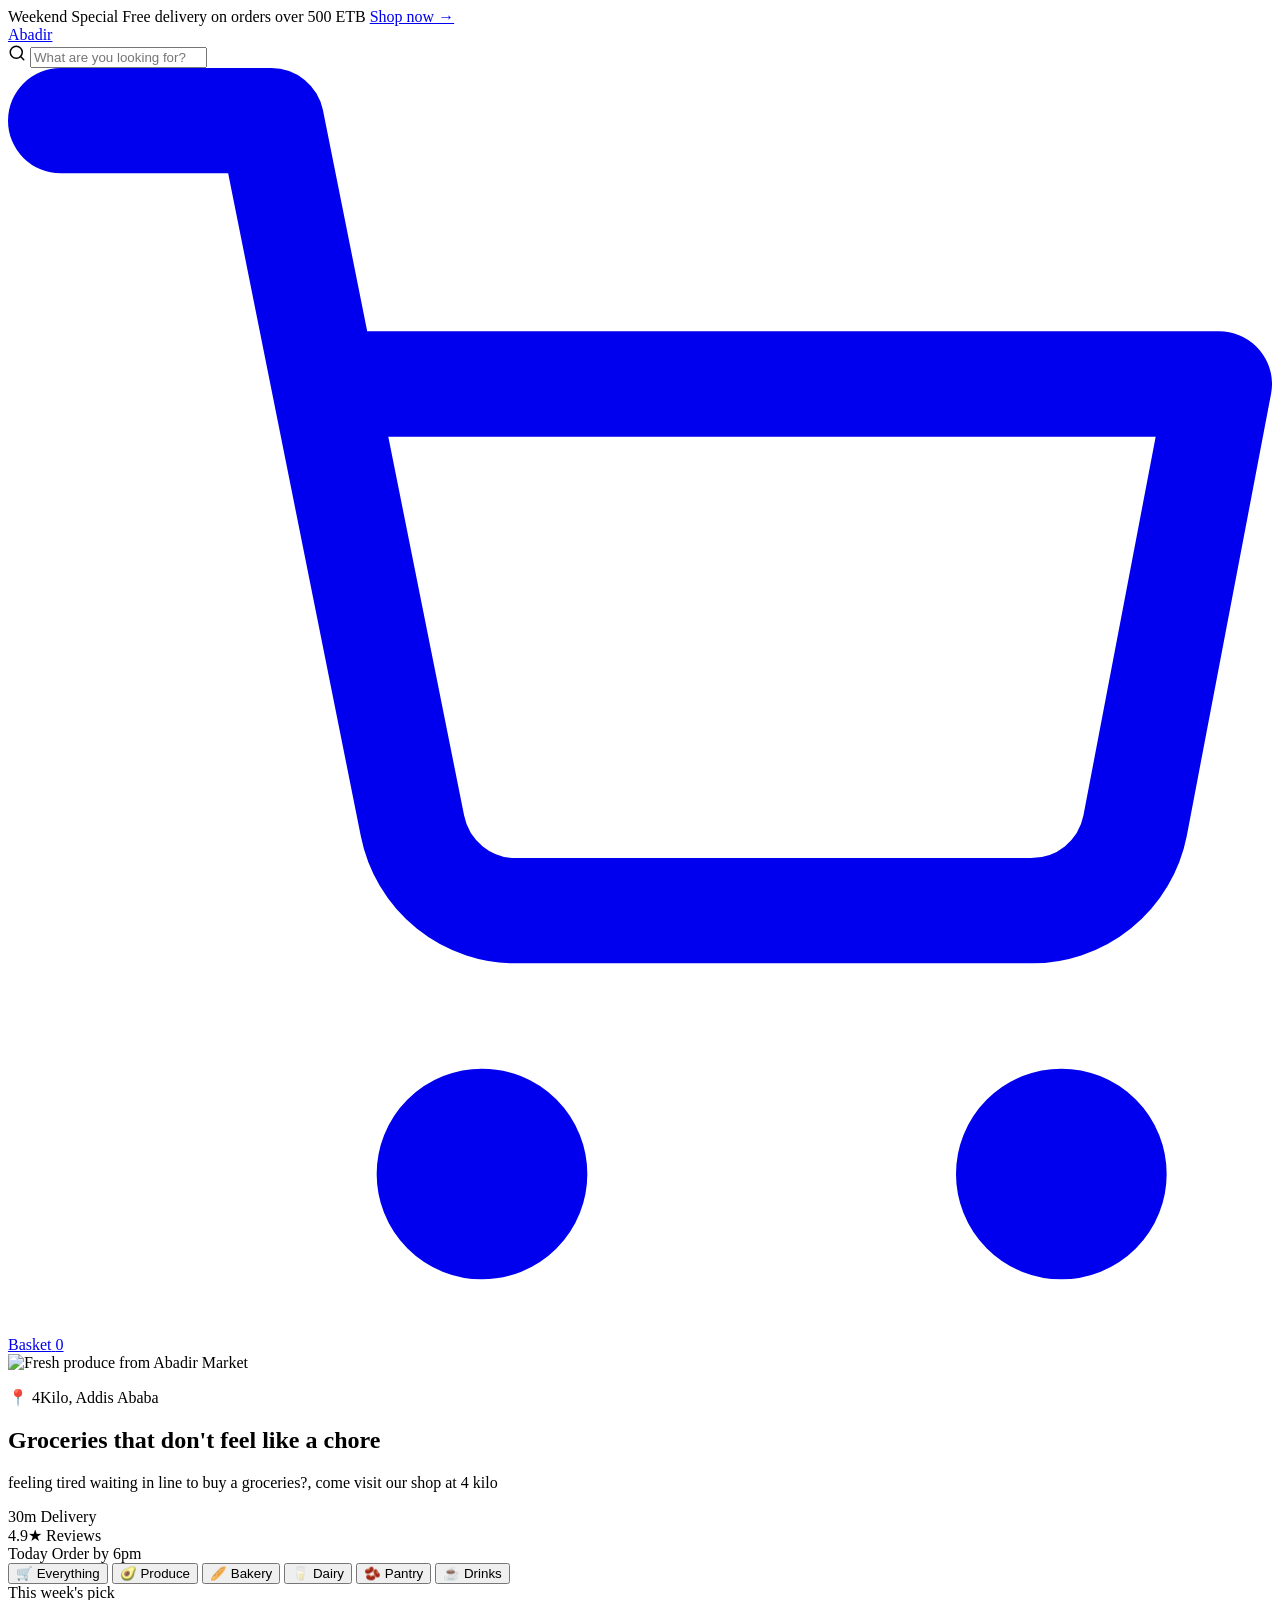
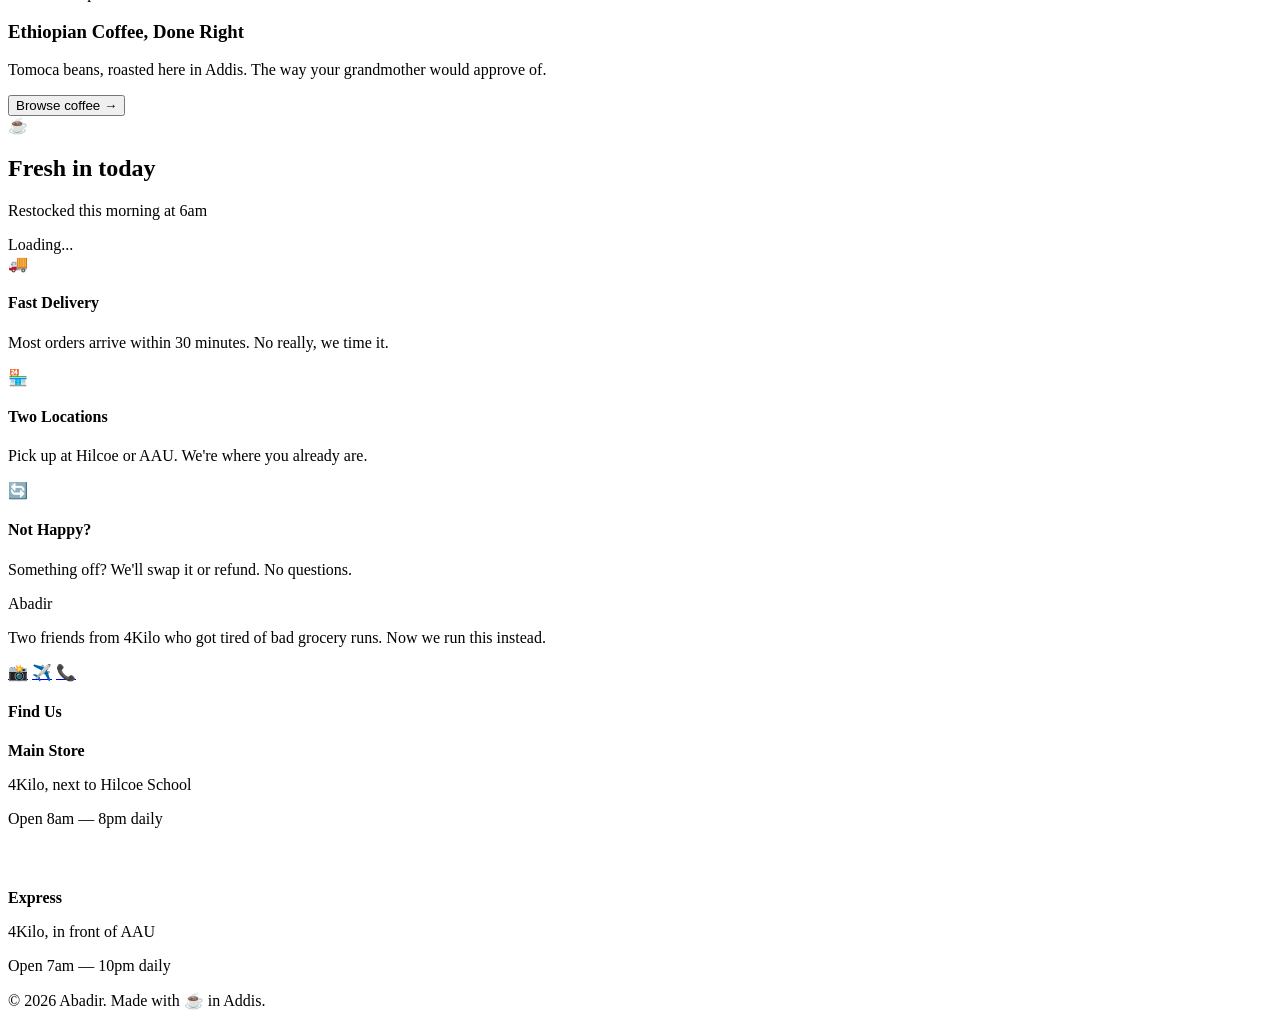
==== index.html @ 95060eaa "first commit" ====
<!DOCTYPE html>
<html lang="en">
<head>
  <meta charset="UTF-8">
  <meta name="viewport" content="width=device-width, initial-scale=1.0">
  <title>Abadir Market | Fresh from 4Kilo</title>
  <meta name="description" content="Daily essentials, farm-fresh produce, and local favorites delivered from our 4Kilo locations.">
  
  <link rel="preconnect" href="https://fonts.googleapis.com">
  <link rel="preconnect" href="https://fonts.gstatic.com" crossorigin>
  <link href="https://fonts.googleapis.com/css2?family=Inter:wght@400;500;600;700;800&display=swap" rel="stylesheet">
  
  <link rel="stylesheet" href="style.css">
</head>
<body>

  <!-- Promo Banner -->
  <div class="promo-banner">
    <div class="container">
      <span class="promo-tag">Weekend Special</span>
      <span class="promo-text">Free delivery on orders over 500 ETB</span>
      <a href="#products" class="promo-link">Shop now →</a>
    </div>
  </div>

  <!-- Header -->
  <header class="header">
    <div class="container header-inner">
      <a href="index.html" class="brand">
        <div class="brand-mark"></div>
        <span class="brand-text">Abadir</span>
      </a>

      <div class="search-wrapper">
        <span class="search-icon">
          <svg width="18" height="18" viewBox="0 0 24 24" fill="none" stroke="currentColor" stroke-width="2" stroke-linecap="round" stroke-linejoin="round">
            <circle cx="11" cy="11" r="8"></circle>
            <path d="m21 21-4.3-4.3"></path>
          </svg>
        </span>
        <input type="text" class="search-input" placeholder="What are you looking for?" onkeyup="handleSearch(this)">
      </div>

      <div class="nav-actions">
        <a href="cart.html" class="cart-btn">
          <svg viewBox="0 0 24 24" fill="none" stroke="currentColor" stroke-width="2" stroke-linecap="round" stroke-linejoin="round">
            <circle cx="9" cy="21" r="1"></circle>
            <circle cx="20" cy="21" r="1"></circle>
            <path d="M1 1h4l2.68 13.39a2 2 0 0 0 2 1.61h9.72a2 2 0 0 0 2-1.61L23 6H6"></path>
          </svg>
          <span class="cart-btn-text">Basket</span>
          <span id="badge-count" class="badge">0</span>
        </a>
      </div>
    </div>
  </header>

  <main class="main">
    
    <!-- Hero Section -->
    <section class="hero">
      <div class="hero-image">
        
      </div><img src="https://live-production.wcms.abc-cdn.net.au/34f95e7166c6f7349f20d0b80002fb98?impolicy=wcms_crop_resize&cropH=2001&cropW=3000&xPos=0&yPos=0&width=862&height=575" alt="Fresh produce from Abadir Market">
      <div class="container">
        <div class="hero-content">
          <p class="hero-location">📍 4Kilo, Addis Ababa</p>
          <h1 class="hero-title">Groceries that don't feel like a chore</h1>
          <p class="hero-description"> feeling tired waiting in line to buy a groceries?, come visit our shop at 4 kilo </p>
          
          <div class="hero-stats">
            <div class="stat">
              <span class="stat-number">30m</span>
              <span class="stat-label">Delivery</span>
            </div>
            <div class="stat">
              <span class="stat-number">4.9★</span>
              <span class="stat-label">Reviews</span>
            </div>
            <div class="stat">
              <span class="stat-number">Today</span>
              <span class="stat-label">Order by 6pm</span>
            </div>
          </div>
        </div>
      </div>
    </section>

    <!-- Category Pills -->
    <section class="container">
      <div class="category-pills">
        <button class="pill active" onclick="filterProducts('')">
          <span class="pill-icon">🛒</span>
          Everything
        </button>
        <button class="pill" onclick="filterProducts('produce')">
          <span class="pill-icon">🥑</span>
          Produce
        </button>
        <button class="pill" onclick="filterProducts('bakery')">
          <span class="pill-icon">🥖</span>
          Bakery
        </button>
        <button class="pill" onclick="filterProducts('dairy')">
          <span class="pill-icon">🥛</span>
          Dairy
        </button>
        <button class="pill" onclick="filterProducts('pantry')">
          <span class="pill-icon">🫘</span>
          Pantry
        </button>
        <button class="pill" onclick="filterProducts('beverage')">
          <span class="pill-icon">☕</span>
          Drinks
        </button>
      </div>
    </section>

    <!-- Featured Banner -->
    <section class="container">
      <div class="featured-banner">
        <div class="featured-content">
          <span class="featured-label">This week's pick</span>
          <h3 class="featured-title">Ethiopian Coffee, Done Right</h3>
          <p class="featured-desc">Tomoca beans, roasted here in Addis. The way your grandmother would approve of.</p>
          <button class="featured-btn" onclick="filterProducts('pantry')">Browse coffee →</button>
        </div>
        <div class="featured-visual">
          <div class="featured-placeholder">☕</div>
        </div>
      </div>
    </section>

    <!-- Product Grid Section -->
    <section class="container section" id="products">
      <div class="section-header">
        <div>
          <h2 class="section-title">Fresh in today</h2>
          <p class="section-subtitle">Restocked this morning at 6am</p>
        </div>
        <span id="product-count" class="section-count">Loading...</span>
      </div>
      
      <div id="product-grid" class="product-grid"></div>
    </section>

    <!-- Trust Section -->
    <section class="trust-section">
      <div class="container">
        <div class="trust-grid">
          <div class="trust-item">
            <div class="trust-icon">🚚</div>
            <h4>Fast Delivery</h4>
            <p>Most orders arrive within 30 minutes. No really, we time it.</p>
          </div>
          <div class="trust-item">
            <div class="trust-icon">🏪</div>
            <h4>Two Locations</h4>
            <p>Pick up at Hilcoe or AAU. We're where you already are.</p>
          </div>
          <div class="trust-item">
            <div class="trust-icon">🔄</div>
            <h4>Not Happy?</h4>
            <p>Something off? We'll swap it or refund. No questions.</p>
          </div>
        </div>
      </div>
    </section>

  </main>

  <!-- Footer -->
  <footer class="footer">
    <div class="container footer-grid">
      
      <div class="footer-brand">
        <div class="footer-logo">
          <div class="footer-logo-mark"></div>
          <span class="footer-logo-text">Abadir</span>
        </div>
        <p class="footer-tagline">Two friends from 4Kilo who got tired of bad grocery runs. Now we run this instead.</p>
        <div class="footer-social">
          <a href="#" aria-label="Instagram">📸</a>
          <a href="#" aria-label="Telegram">✈️</a>
          <a href="#" aria-label="Phone">📞</a>
        </div>
      </div>

      <div class="footer-col">
        <h4>Find Us</h4>
        <div class="location-card">
          <strong>Main Store</strong>
          <p>4Kilo, next to Hilcoe School</p>
          <span>Open 8am — 8pm daily</span>
        </div>
      </div>

      <div class="footer-col">
        <h4>&nbsp;</h4>
        <div class="location-card">
          <strong>Express</strong>
          <p>4Kilo, in front of AAU</p>
          <span>Open 7am — 10pm daily</span>
        </div>
      </div>

    </div>
    <div class="container footer-bottom">
      <p>&copy; 2026 Abadir. Made with ☕ in Addis.</p>
    </div>
  </footer>

  <!-- SMS Notification Container -->
  <div id="sms-container"></div>

  <script src="products.js"></script>
  <script src="app.js"></script>
</body>
</html>
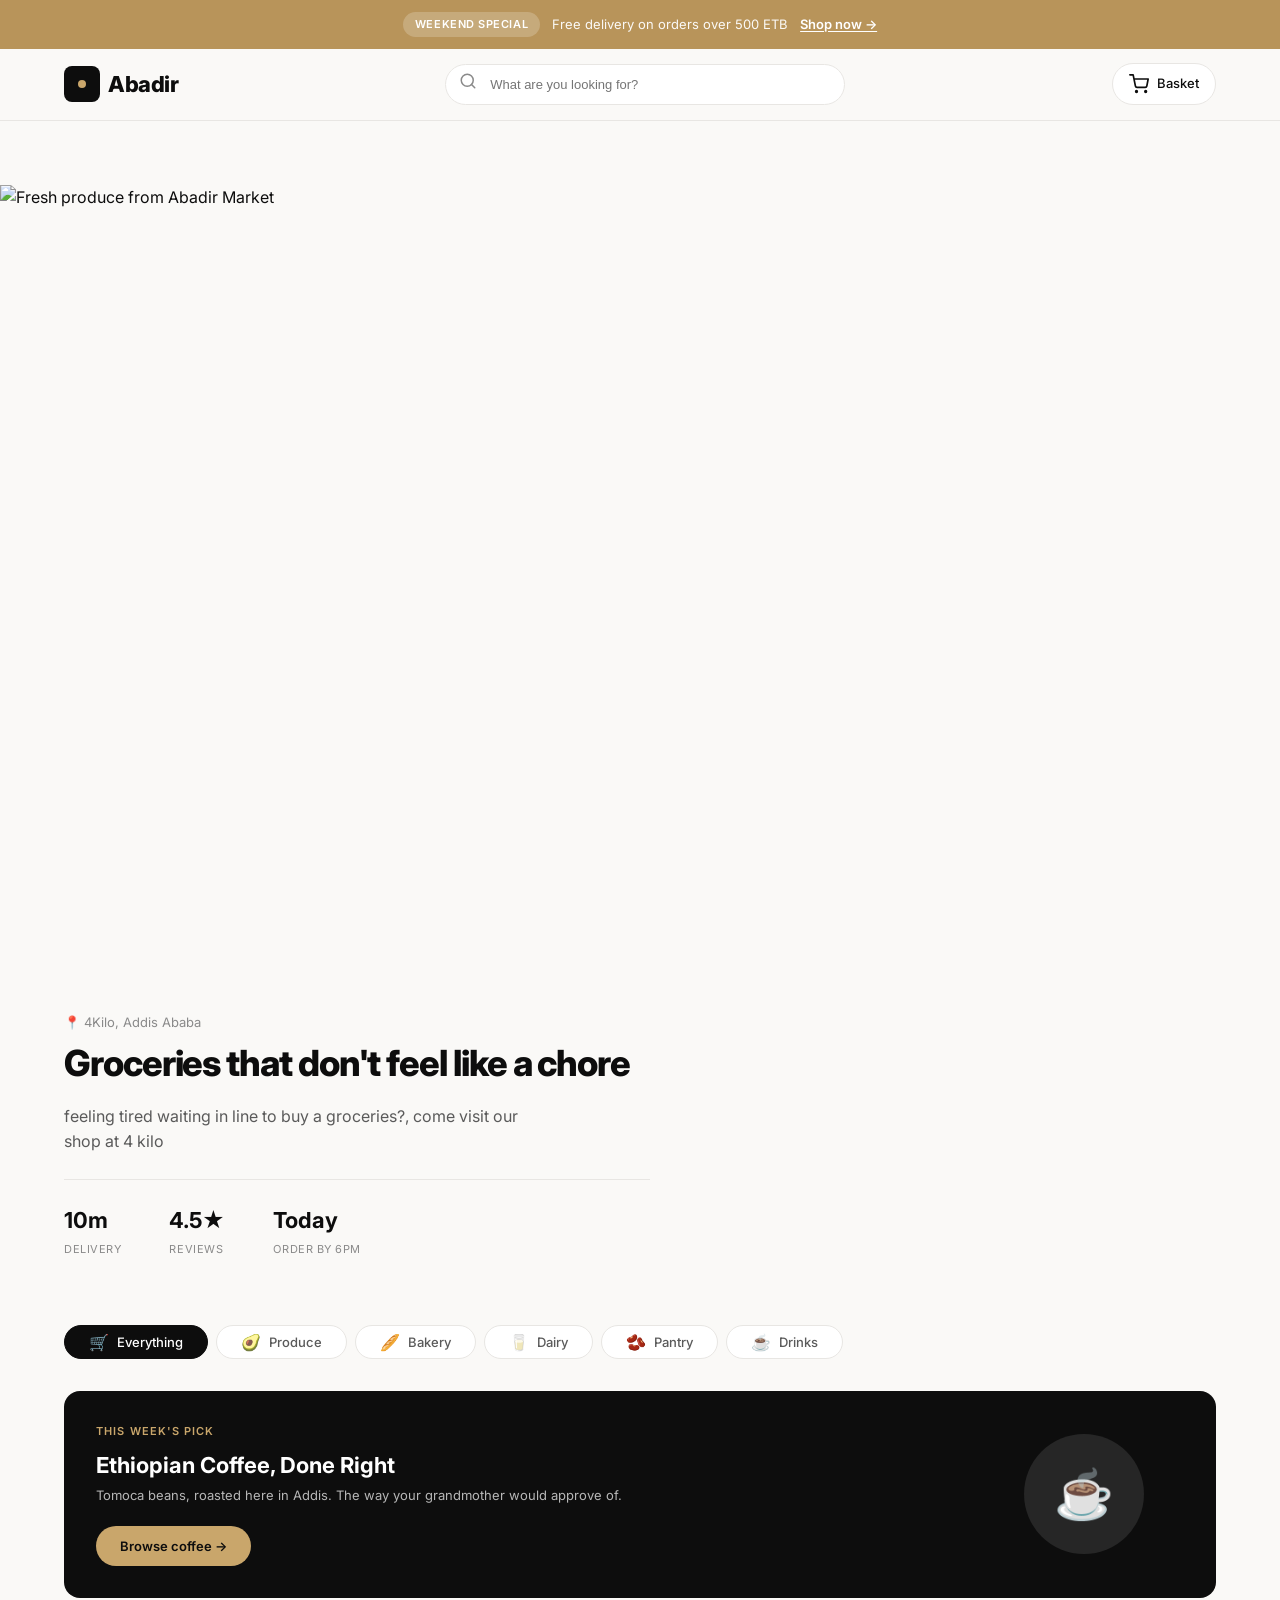
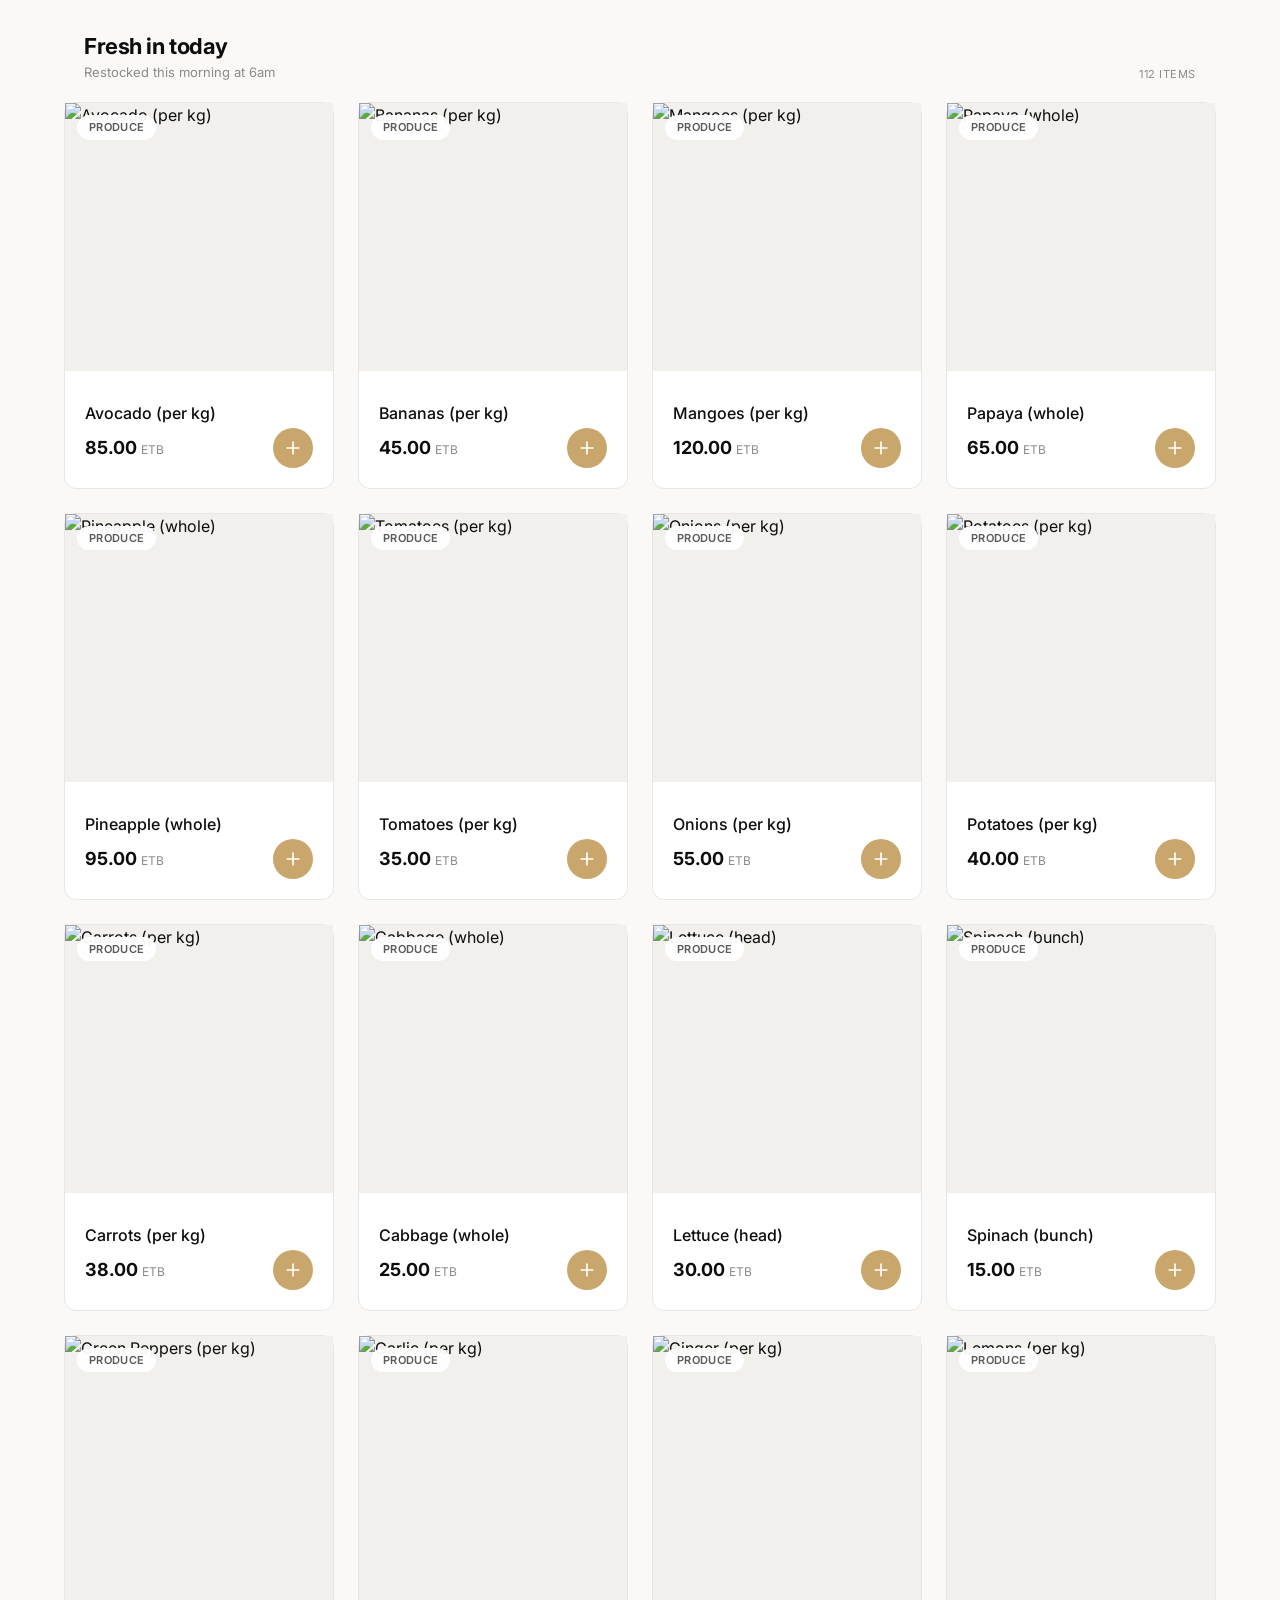
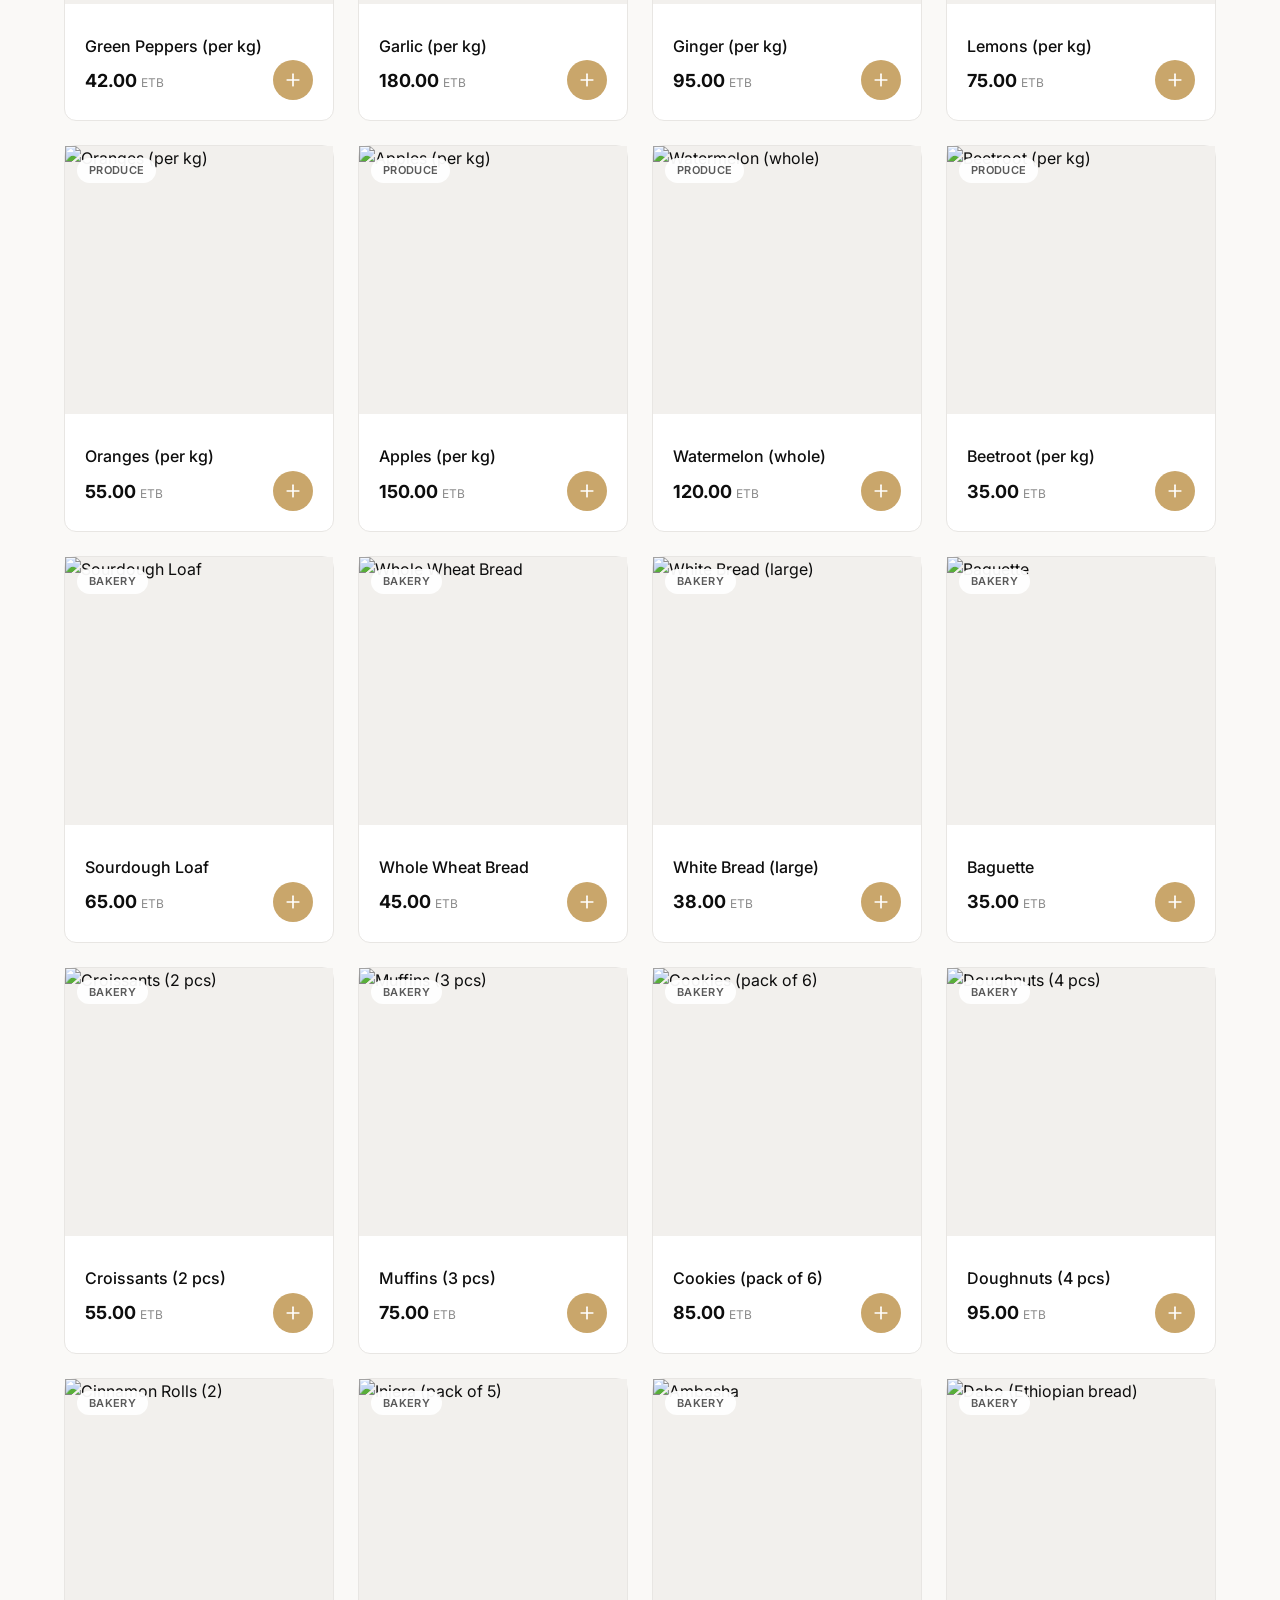
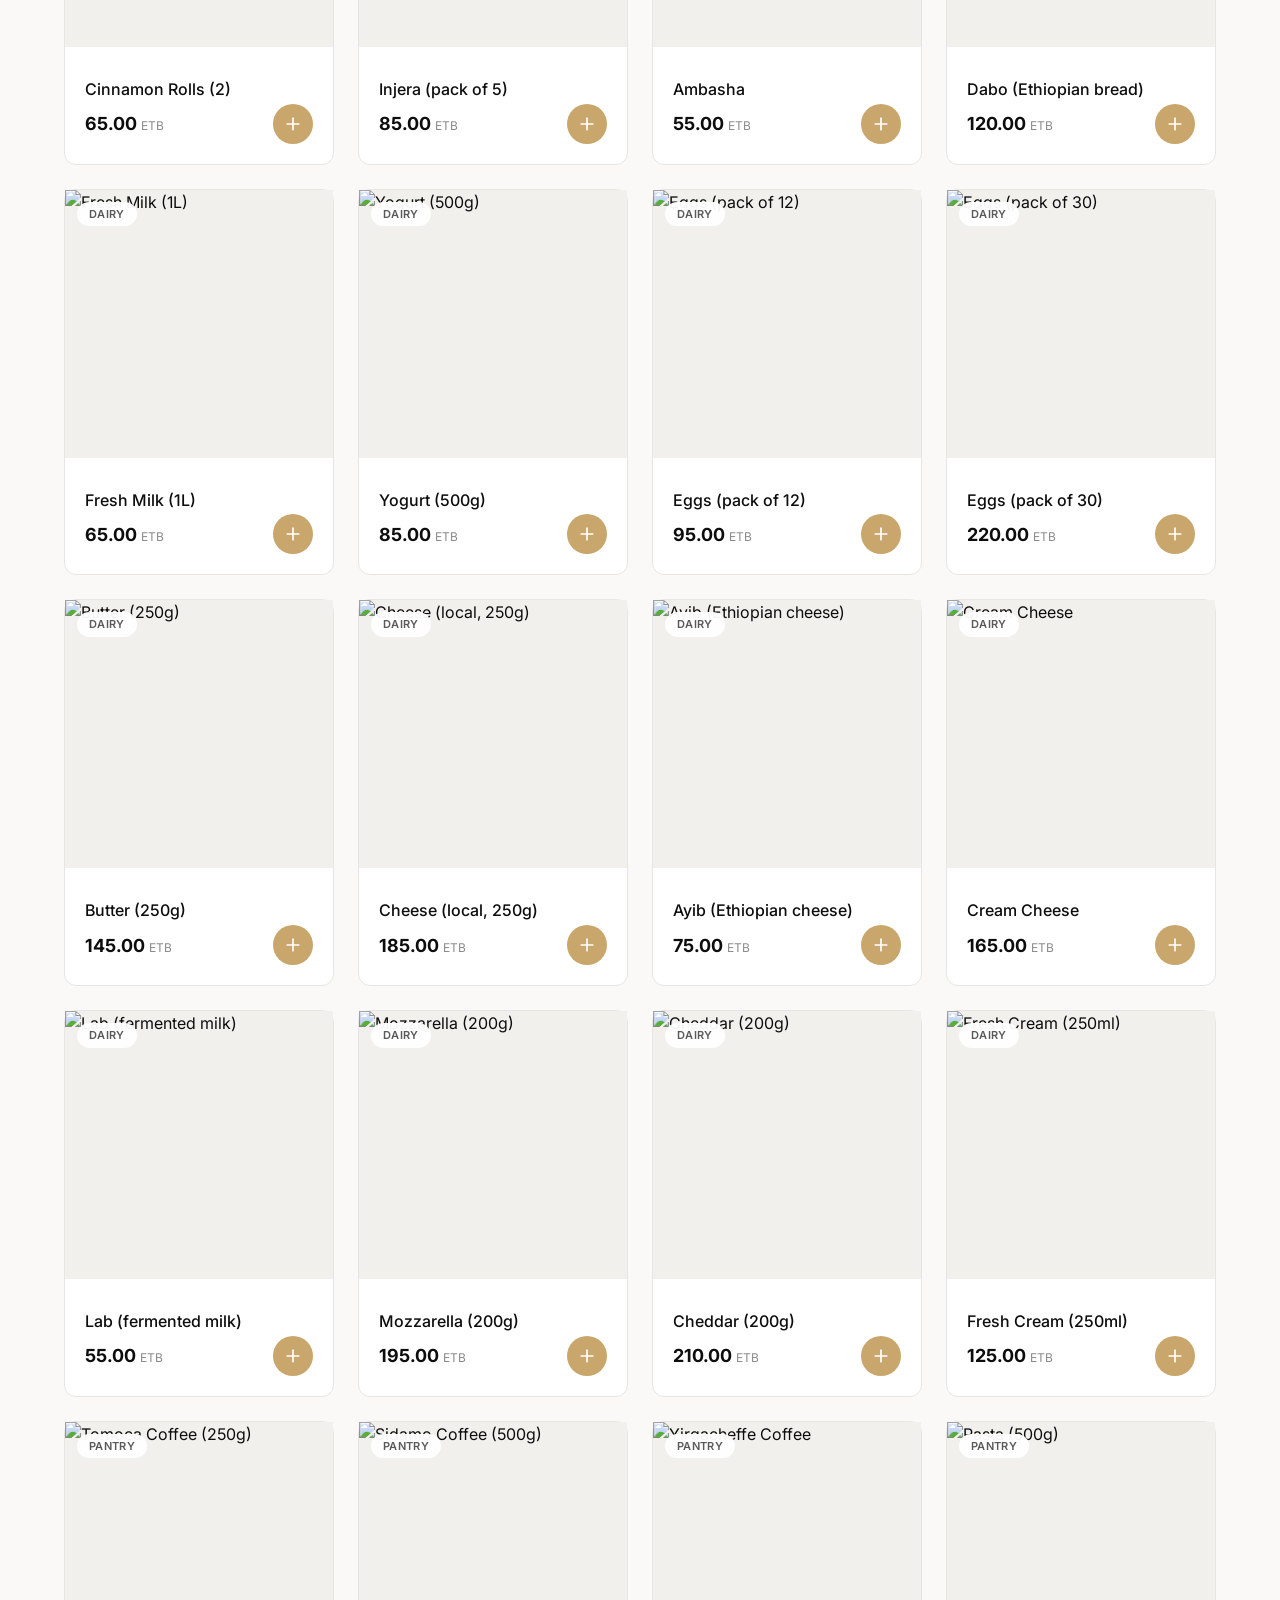
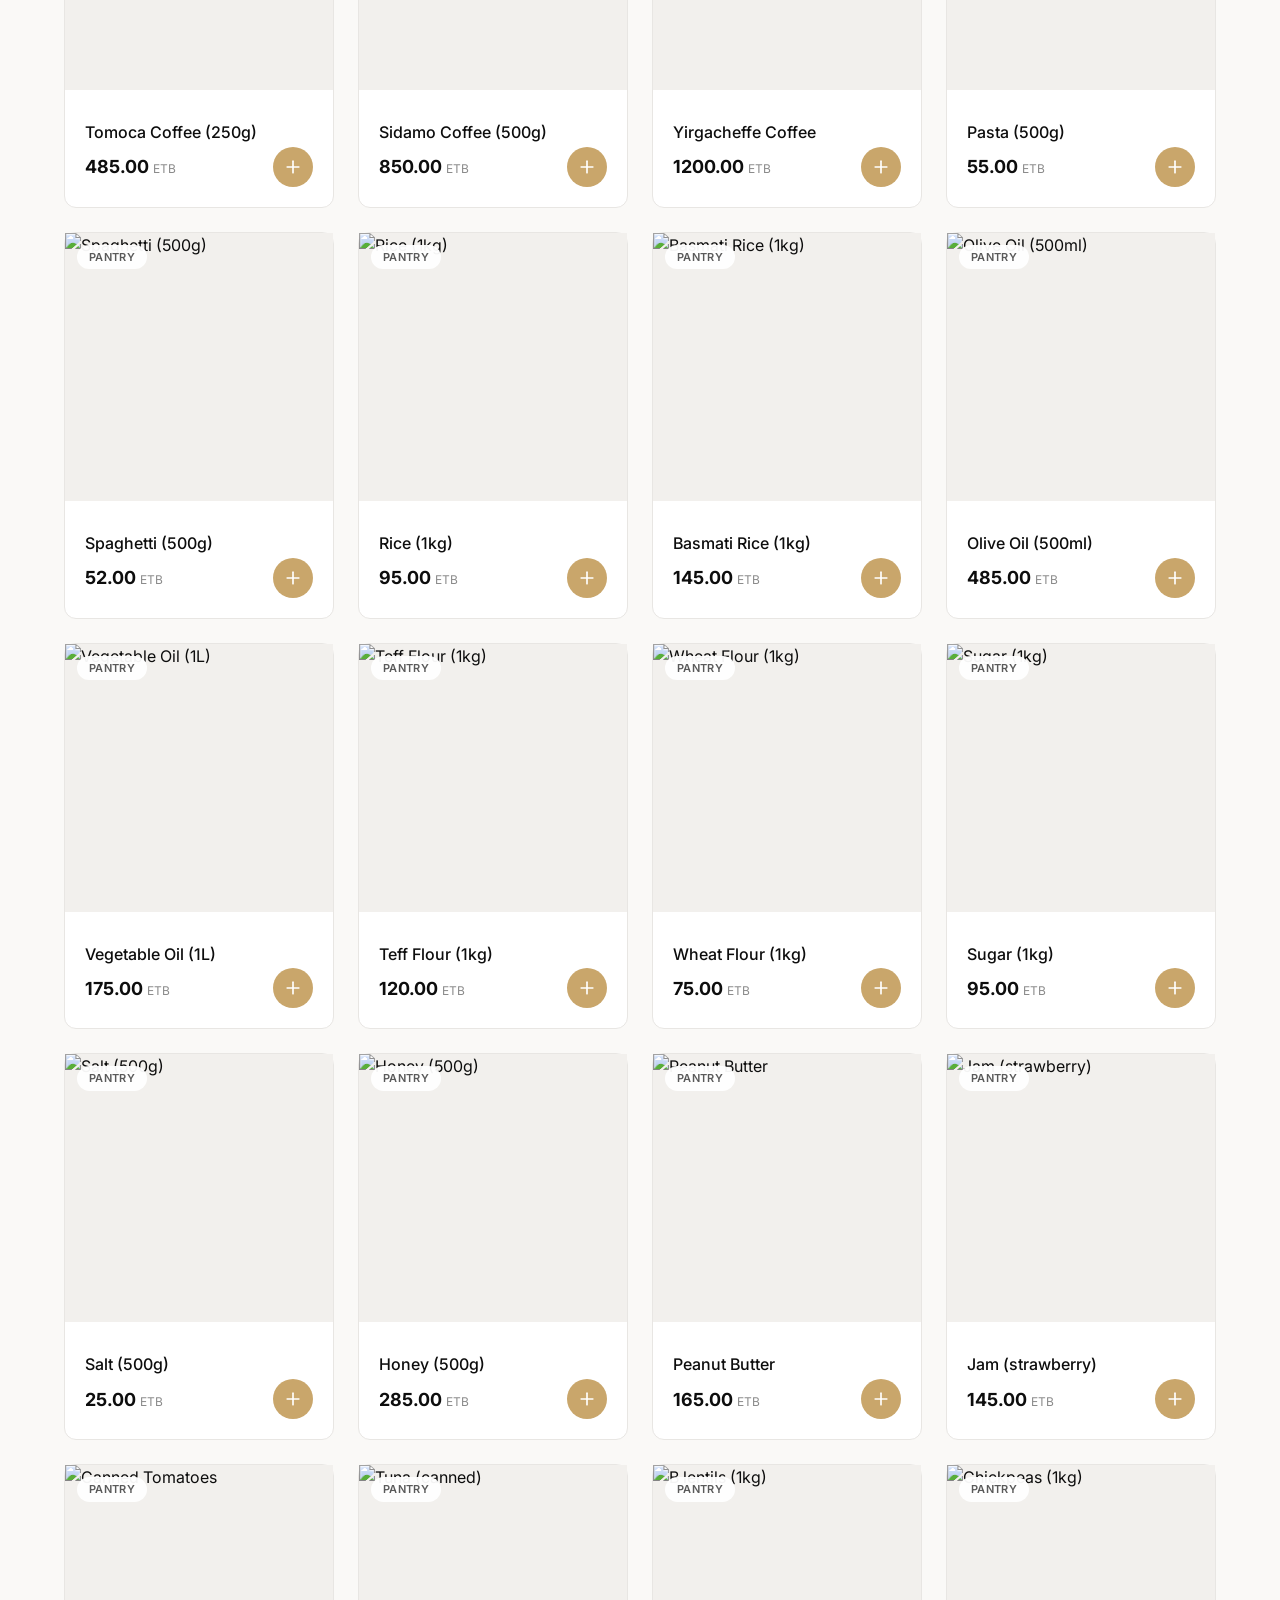
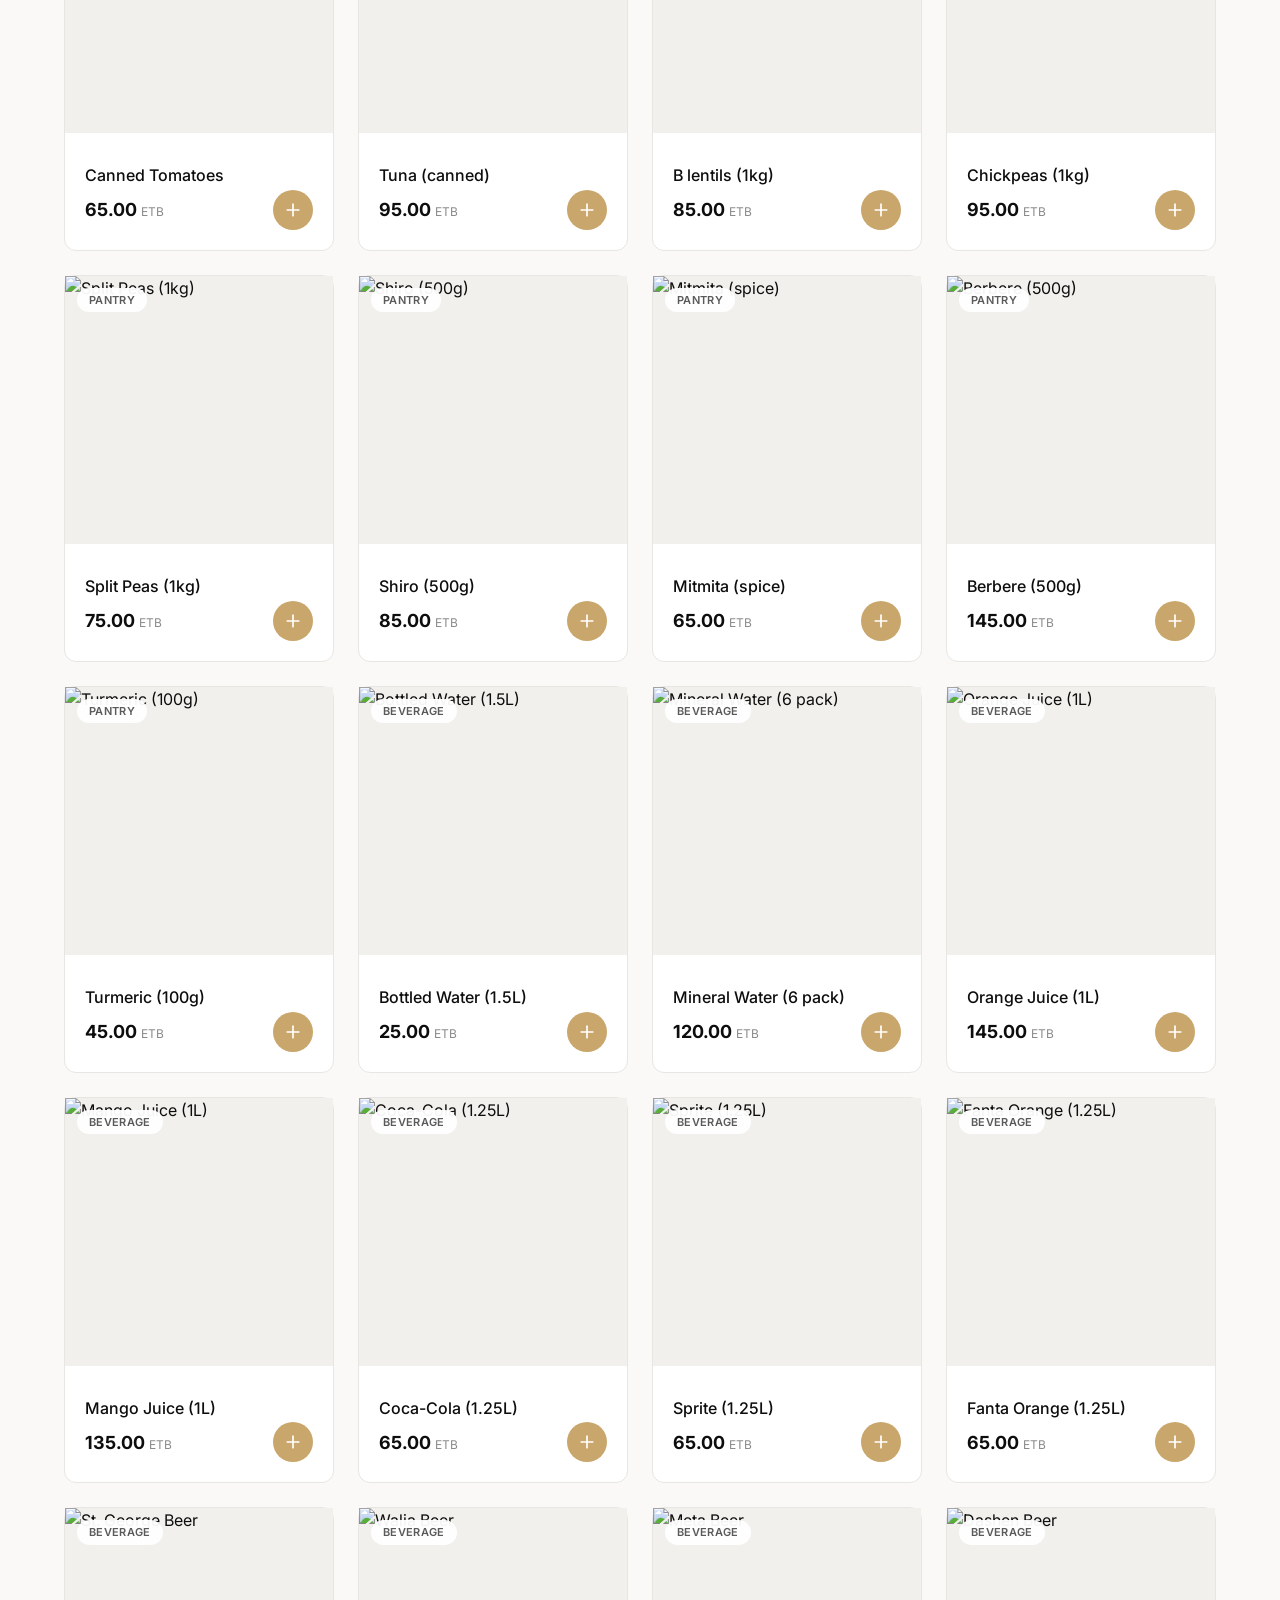
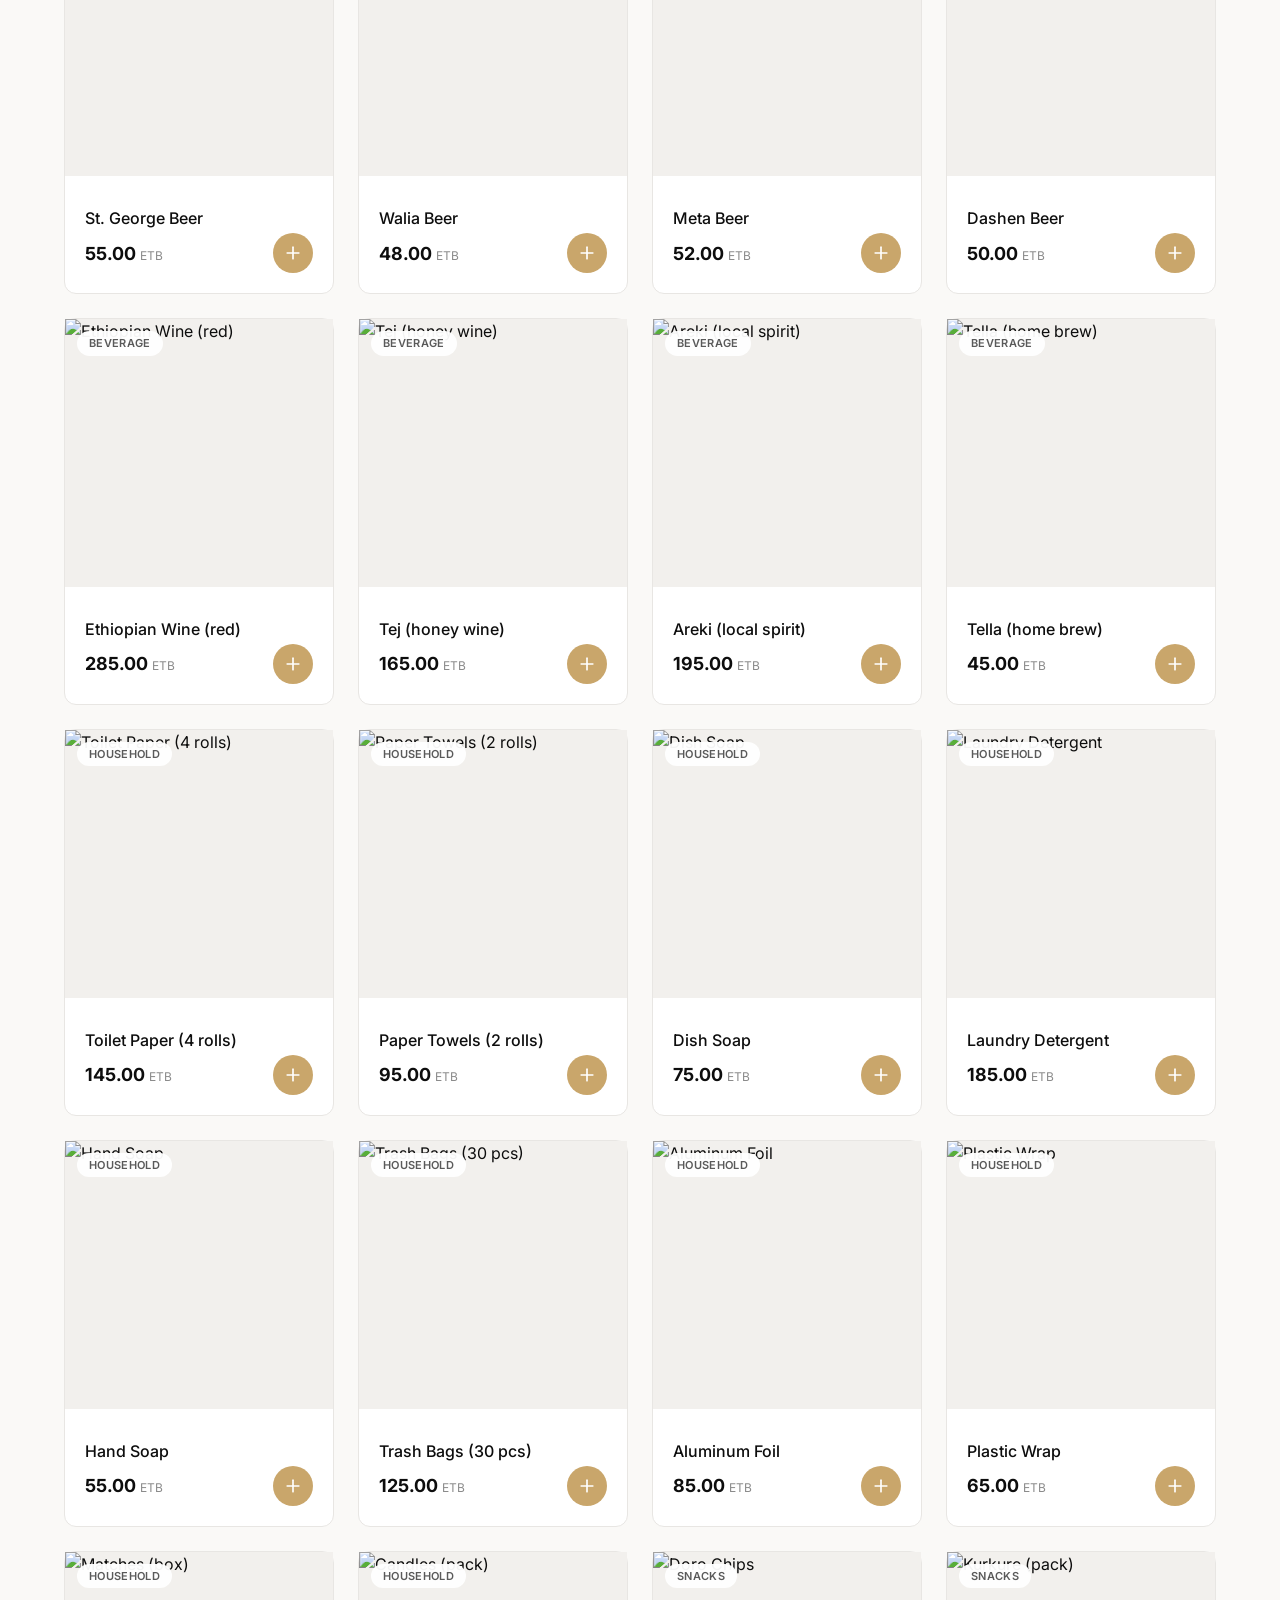
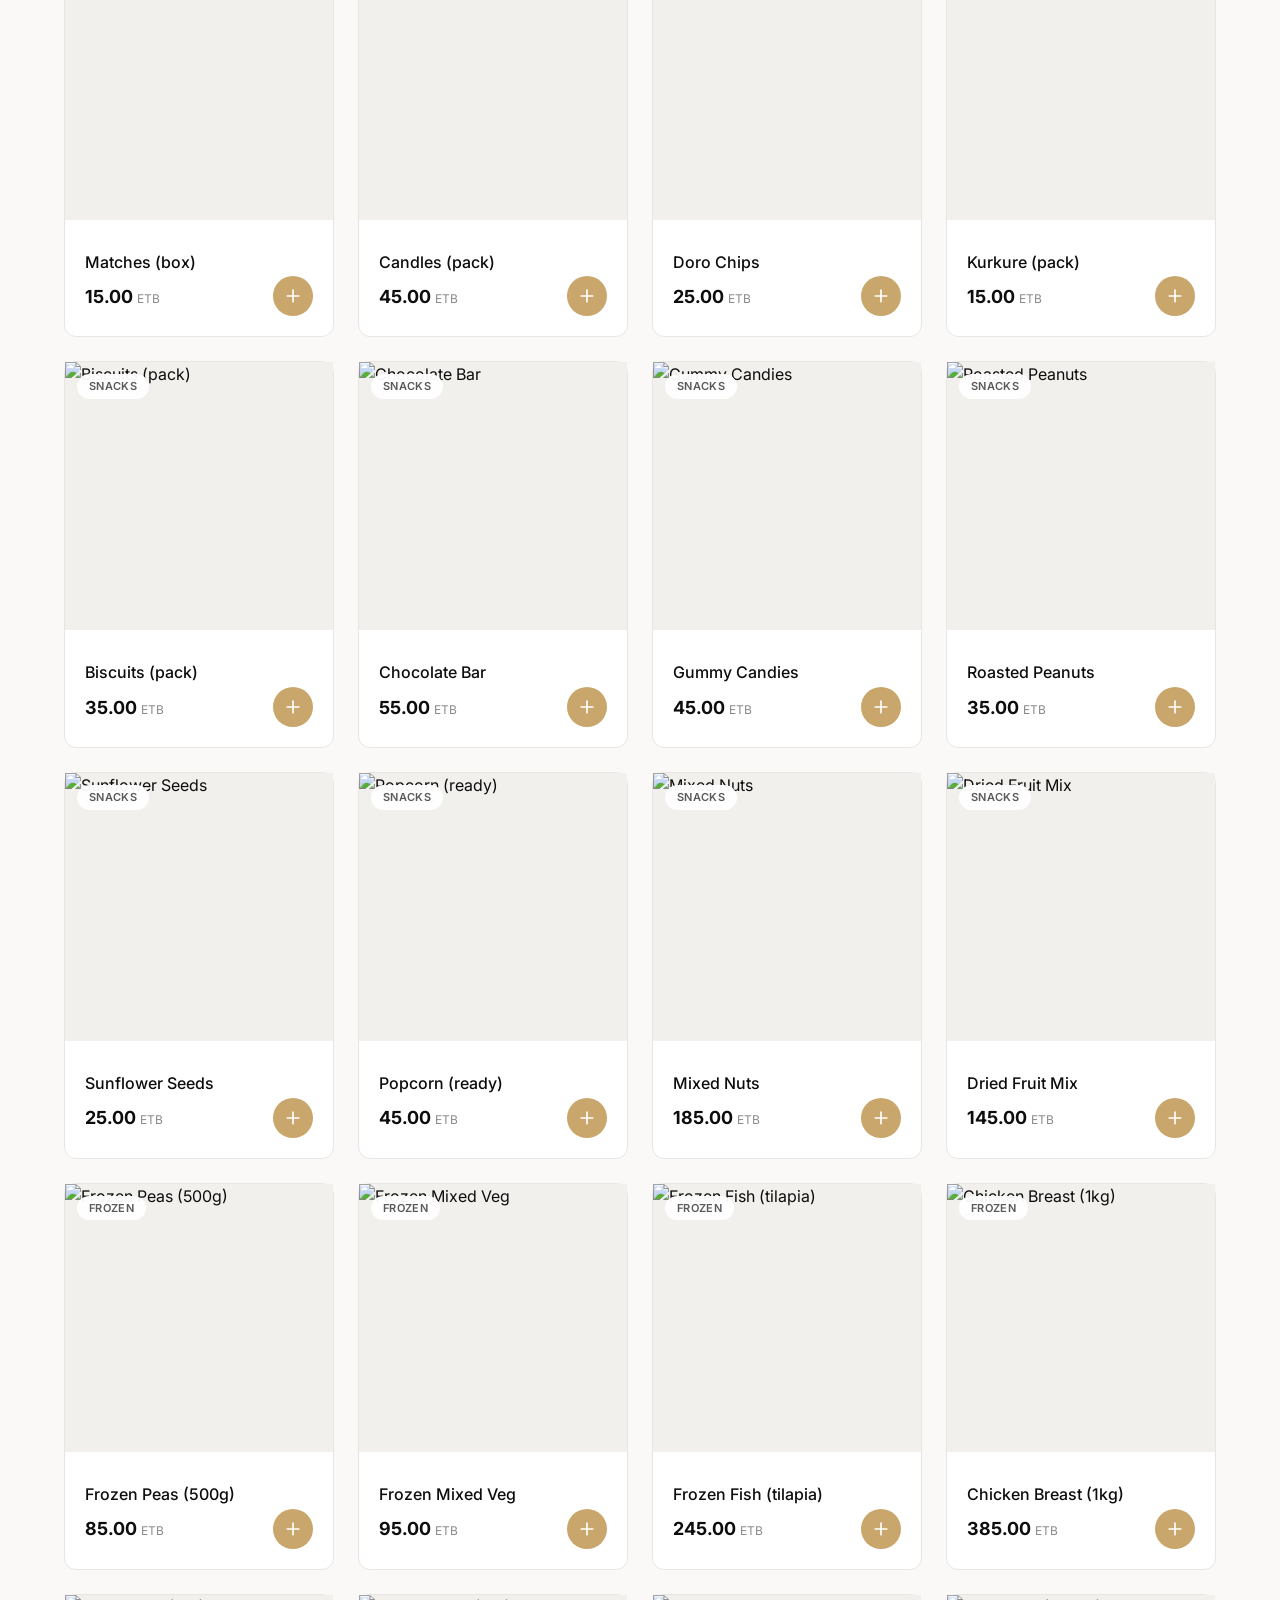
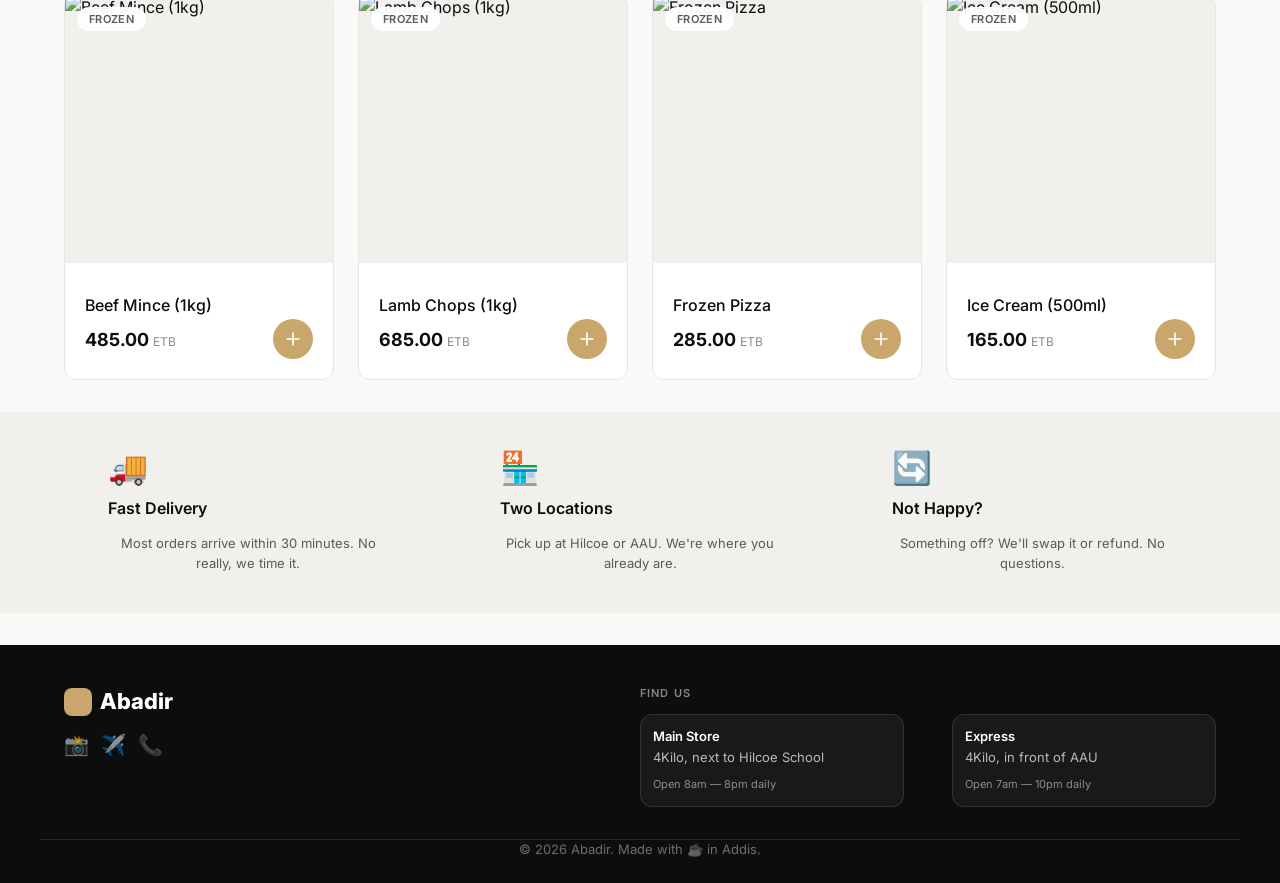
==== commit 4a33c74f: "added product cart and basket page" ====
--- a/index.html
+++ b/index.html
@@ -71,11 +71,11 @@
           
           <div class="hero-stats">
             <div class="stat">
-              <span class="stat-number">30m</span>
+              <span class="stat-number">10m</span>
               <span class="stat-label">Delivery</span>
             </div>
             <div class="stat">
-              <span class="stat-number">4.9★</span>
+              <span class="stat-number">4.5★</span>
               <span class="stat-label">Reviews</span>
             </div>
             <div class="stat">
@@ -179,7 +179,6 @@
           <div class="footer-logo-mark"></div>
           <span class="footer-logo-text">Abadir</span>
         </div>
-        <p class="footer-tagline">Two friends from 4Kilo who got tired of bad grocery runs. Now we run this instead.</p>
         <div class="footer-social">
           <a href="#" aria-label="Instagram">📸</a>
           <a href="#" aria-label="Telegram">✈️</a>
--- a/style.css
+++ b/style.css
@@ -0,0 +1,1630 @@
+:root {
+  /* Colors */
+  --color-primary: #0d0d0d;
+  --color-accent: #c9a66b;
+  --color-accent-dark: #b8945a;
+  --bg-primary: #faf9f7;
+  --bg-secondary: #ffffff;
+  --bg-tertiary: #f2f0ed;
+  --text-primary: #0d0d0d;
+  --text-secondary: #5a5a5a;
+  --text-muted: #8a8a8a;
+  --border-light: #e8e6e3;
+  --border-medium: #d4d0ca;
+  
+  --space-1: 4px;
+  --space-2: 8px;
+  --space-3: 12px;
+  --space-4: 16px;
+  --space-5: 20px;
+  --space-6: 24px;
+  --space-7: 32px;
+  --space-8: 40px;
+  --space-9: 48px;
+  --space-10: 64px;
+  
+  /* Typography */
+  --font-sans: 'Inter', -apple-system, BlinkMacSystemFont, sans-serif;
+  --text-xs: 11px;
+  --text-sm: 13px;
+  --text-base: 15px;
+  --text-lg: 17px;
+  --text-xl: 20px;
+  --text-2xl: 24px;
+  --text-3xl: 28px;
+  --text-4xl: 32px;
+  
+  /* Radius */
+  --radius-sm: 8px;
+  --radius-md: 12px;
+  --radius-lg: 16px;
+  --radius-xl: 20px;
+  --radius-full: 9999px;
+  
+  /* Shadows */
+  --shadow-sm: 0 1px 2px rgba(0,0,0,0.04);
+  --shadow-md: 0 4px 12px rgba(0,0,0,0.08);
+  --shadow-lg: 0 8px 24px rgba(0,0,0,0.12);
+  
+  /* Layout */
+  --header-height: 56px;
+  --max-width: 1200px;
+}
+
+/*Reset */
+*, *::before, *::after {
+  box-sizing: border-box;
+  margin: 0;
+  padding: 0;
+  -webkit-tap-highlight-color: transparent;
+}
+
+html {
+  scroll-behavior: smooth;
+  -webkit-font-smoothing: antialiased;
+}
+
+body {
+  font-family: var(--font-sans);
+  font-size: var(--text-base);
+  line-height: 1.5;
+  color: var(--text-primary);
+  background: var(--bg-primary);
+  min-height: 100vh;
+}
+
+img {
+  max-width: 100%;
+  display: block;
+}
+
+a {
+  color: inherit;
+  text-decoration: none;
+}
+
+button {
+  font-family: inherit;
+  cursor: pointer;
+  border: none;
+  background: none;
+  touch-action: manipulation;
+}
+
+/* Utilities */
+.container {
+  width: 100%;
+  max-width: var(--max-width);
+  margin: 0 auto;
+  padding: 0 var(--space-4);
+}
+
+
+/* Promo Banner */
+.promo-banner {
+  background: var(--color-accent-dark);
+  color: white;
+  padding: var(--space-3) 0;
+  text-align: center;
+}
+
+.promo-banner .container {
+  display: flex;
+  justify-content: center;
+  align-items: center;
+  gap: var(--space-2);
+  text-align: center;
+  font-size: 11px;
+}
+
+.promo-tag {
+  background: rgba(255,255,255,0.2);
+  padding: 2px 8px;
+  border-radius: var(--radius-full);
+  font-weight: 600;
+  font-size: 10px;
+  text-transform: uppercase;
+  letter-spacing: 0.05em;
+  white-space: nowrap;
+  flex-shrink: 0;
+}
+
+.promo-text {
+  font-size: 11px;
+  opacity: 0.95;
+  white-space: nowrap;
+}
+
+.promo-link {
+  font-weight: 600;
+  font-size: 11px;
+  text-decoration: underline;
+  text-underline-offset: 2px;
+  white-space: nowrap;
+  flex-shrink: 0;
+}
+
+/*  Header */
+.header {
+  position: sticky;
+  top: 0;
+  z-index: 100;
+  height: var(--header-height);
+  background: rgba(250, 249, 247, 0.98);
+  backdrop-filter: blur(20px);
+  border-bottom: 1px solid var(--border-light);
+}
+
+.header-inner {
+  display: flex;
+  align-items: center;
+  justify-content: space-between;
+  height: 100%;
+  gap: var(--space-3);
+}
+
+.brand {
+  display: flex;
+  align-items: center;
+  gap: var(--space-2);
+}
+
+.brand-mark {
+  width: 32px;
+  height: 32px;
+  background: var(--color-primary);
+  border-radius: var(--radius-sm);
+  position: relative;
+}
+
+.brand-mark::after {
+  content: '';
+  position: absolute;
+  top: 50%;
+  left: 50%;
+  transform: translate(-50%, -50%);
+  width: 8px;
+  height: 8px;
+  background: var(--color-accent);
+  border-radius: 50%;
+}
+
+.brand-text {
+  font-size: var(--text-lg);
+  font-weight: 800;
+  letter-spacing: -0.02em;
+}
+
+/* Search - Hidden on mobile */
+.search-wrapper {
+  display: none;
+}
+
+/* Cart Button */
+.cart-btn {
+  position: relative;
+  display: flex;
+  align-items: center;
+  justify-content: center;
+  width: 44px;
+  height: 44px;
+  background: var(--bg-secondary);
+  border: 1.5px solid var(--border-light);
+  border-radius: var(--radius-full);
+  transition: all 0.2s;
+}
+
+.cart-btn svg {
+  width: 20px;
+  height: 20px;
+}
+
+.cart-btn-text {
+  display: none;
+}
+
+.badge {
+  position: absolute;
+  top: -4px;
+  right: -4px;
+  min-width: 20px;
+  height: 20px;
+  padding: 0 6px;
+  background: var(--color-accent);
+  color: white;
+  font-size: 11px;
+  font-weight: 700;
+  border-radius: var(--radius-full);
+  display: flex;
+  align-items: center;
+  justify-content: center;
+  border: 2px solid var(--bg-primary);
+}
+
+.back-link {
+  font-size: var(--text-sm);
+  color: var(--text-secondary);
+  font-weight: 500;
+  padding: var(--space-2);
+}
+
+/* Main */
+.main {
+  min-height: calc(100vh - var(--header-height));
+}
+
+/* Hero Section */
+.hero-image {
+  display: none; 
+}
+
+
+.hero > img {
+  display: block;
+  width: 100vw;
+  height: calc(100vh - var(--header-height, 56px));
+  object-fit: cover;
+  margin: 0;
+  padding: 0;
+  position: relative;
+  left: 50%;
+  transform: translateX(-50%);
+}
+
+.hero {
+  padding-top: 0;
+  overflow-x: hidden;
+}
+.hero-location {
+  font-size: var(--text-sm);
+  color: var(--text-muted);
+  margin-bottom: var(--space-3);
+}
+
+.hero-title {
+  font-size: var(--text-3xl);
+  font-weight: 800;
+  line-height: 1.1;
+  letter-spacing: -0.03em;
+  margin-bottom: var(--space-4);
+}
+
+.hero-description {
+  font-size: var(--text-base);
+  color: var(--text-secondary);
+  line-height: 1.6;
+  margin-bottom: var(--space-5);
+  max-width: 320px;
+  margin-left: auto;
+  margin-right: auto;
+}
+
+.hero-stats {
+  display: flex;
+  justify-content: center;
+  gap: var(--space-6);
+  padding-top: var(--space-5);
+  border-top: 1px solid var(--border-light);
+  margin-top: var(--space-5);
+}
+
+.stat {
+  display: flex;
+  flex-direction: column;
+  align-items: center;
+  gap: var(--space-1);
+}
+
+.stat-number {
+  font-size: var(--text-xl);
+  font-weight: 700;
+  color: var(--color-primary);
+}
+
+.stat-label {
+  font-size: var(--text-xs);
+  color: var(--text-muted);
+  text-transform: uppercase;
+  letter-spacing: 0.05em;
+}
+
+/*  Category Pills  */
+.category-pills {
+  display: flex;
+  gap: var(--space-2);
+  padding: var(--space-4) 0;
+  overflow-x: auto;
+  scrollbar-width: none;
+  -webkit-overflow-scrolling: touch;
+  margin: 0 calc(-1 * var(--space-4));
+  padding-left: var(--space-4);
+  padding-right: var(--space-4);
+}
+
+.category-pills::-webkit-scrollbar {
+  display: none;
+}
+
+.pill {
+  display: flex;
+  align-items: center;
+  gap: var(--space-2);
+  padding: var(--space-2) var(--space-4);
+  background: var(--bg-secondary);
+  border: 1.5px solid var(--border-light);
+  border-radius: var(--radius-full);
+  font-size: var(--text-sm);
+  font-weight: 500;
+  color: var(--text-secondary);
+  white-space: nowrap;
+  flex-shrink: 0;
+  transition: all 0.15s;
+}
+
+.pill:active {
+  transform: scale(0.96);
+}
+
+.pill.active {
+  background: var(--color-primary);
+  border-color: var(--color-primary);
+  color: white;
+}
+
+.pill-icon {
+  font-size: 16px;
+  line-height: 1;
+}
+
+/*Featured Banner */
+.featured-banner {
+  background: var(--color-primary);
+  border-radius: var(--radius-lg);
+  padding: var(--space-5);
+  margin: var(--space-3) 0 var(--space-6);
+  color: white;
+}
+
+.featured-visual {
+  display: none;
+}
+
+.featured-label {
+  font-size: var(--text-xs);
+  font-weight: 600;
+  text-transform: uppercase;
+  letter-spacing: 0.1em;
+  color: var(--color-accent);
+  margin-bottom: var(--space-3);
+  display: block;
+}
+
+.featured-title {
+  font-size: var(--text-xl);
+  font-weight: 700;
+  margin-bottom: var(--space-2);
+  line-height: 1.2;
+}
+
+.featured-desc {
+  font-size: var(--text-sm);
+  color: rgba(255,255,255,0.7);
+  margin-bottom: var(--space-4);
+  line-height: 1.5;
+}
+
+.featured-btn {
+  display: inline-flex;
+  padding: var(--space-3) var(--space-5);
+  background: var(--color-accent);
+  color: var(--color-primary);
+  border-radius: var(--radius-full);
+  font-weight: 600;
+  font-size: var(--text-sm);
+}
+
+.featured-btn:active {
+  transform: scale(0.96);
+}
+
+/* Section */
+.section {
+  padding: var(--space-5) 0;
+}
+
+.section-header {
+  display: flex;
+  flex-direction: column;
+  gap: var(--space-1);
+  margin-bottom: var(--space-4);
+  padding: 0 var(--space-4);
+}
+
+.section-title {
+  font-size: var(--text-xl);
+  font-weight: 700;
+  letter-spacing: -0.02em;
+}
+
+.section-subtitle {
+  font-size: var(--text-sm);
+  color: var(--text-muted);
+}
+
+.section-count {
+  font-size: var(--text-xs);
+  color: var(--text-muted);
+  text-transform: uppercase;
+  letter-spacing: 0.05em;
+  margin-top: var(--space-1);
+}
+
+/*  Product Grid (Mobile: 1 column) */
+.product-grid {
+  display: flex;
+  flex-direction: column;
+  gap: var(--space-3);
+}
+
+.product-card {
+  background: var(--bg-secondary);
+  border-radius: var(--radius-md);
+  border: 1px solid var(--border-light);
+  display: flex;
+  flex-direction: row;
+  padding: var(--space-3);
+  gap: var(--space-3);
+}
+
+.product-image-wrapper {
+  position: relative;
+  width: 80px;
+  height: 80px;
+  flex-shrink: 0;
+  border-radius: var(--radius-sm);
+  overflow: hidden;
+  background: var(--bg-tertiary);
+}
+
+.product-image {
+  width: 100%;
+  height: 100%;
+  object-fit: cover;
+}
+
+.product-category-badge {
+  display: none;
+}
+
+.product-info {
+  flex: 1;
+  display: flex;
+  flex-direction: column;
+  justify-content: center;
+  min-width: 0;
+}
+
+.product-name {
+  font-size: var(--text-base);
+  font-weight: 500;
+  line-height: 1.3;
+  margin-bottom: var(--space-1);
+  white-space: nowrap;
+  overflow: hidden;
+  text-overflow: ellipsis;
+}
+
+.product-meta {
+  display: flex;
+  align-items: center;
+  justify-content: space-between;
+  gap: var(--space-3);
+}
+
+.product-price {
+  font-size: var(--text-lg);
+  font-weight: 700;
+}
+
+.product-price span {
+  font-size: 12px;
+  font-weight: 400;
+  color: var(--text-muted);
+}
+
+.btn-add {
+  width: 40px;
+  height: 40px;
+  background: var(--color-accent);
+  border-radius: var(--radius-full);
+  color: white;
+  display: flex;
+  align-items: center;
+  justify-content: center;
+  flex-shrink: 0;
+}
+
+.btn-add:active {
+  transform: scale(0.9);
+}
+
+.btn-add svg {
+  width: 20px;
+  height: 20px;
+}
+
+/*Trust Section*/
+.trust-section {
+  background: var(--bg-tertiary);
+  padding: var(--space-7) 0;
+  margin-top: var(--space-6);
+}
+
+.trust-grid {
+  display: flex;
+  flex-direction: column;
+  gap: var(--space-5);
+}
+
+.trust-item {
+  display: flex;
+  align-items: flex-start;
+  gap: var(--space-3);
+}
+
+.trust-icon {
+  font-size: 24px;
+  line-height: 1;
+  flex-shrink: 0;
+}
+
+.trust-item h4 {
+  font-size: var(--text-base);
+  font-weight: 600;
+  margin-bottom: 2px;
+}
+
+.trust-item p {
+  font-size: var(--text-sm);
+  color: var(--text-secondary);
+  line-height: 1.5;
+}
+
+/* Footer */
+.footer {
+  background: var(--color-primary);
+  color: white;
+  padding: var(--space-7) 0 var(--space-5);
+  margin-top: var(--space-6);
+}
+
+.footer-grid {
+  display: flex;
+  flex-direction: column;
+  gap: var(--space-5);
+}
+
+.footer-logo {
+  display: flex;
+  align-items: center;
+  gap: var(--space-2);
+  margin-bottom: var(--space-3);
+}
+
+.footer-logo-mark {
+  width: 28px;
+  height: 28px;
+  background: var(--color-accent);
+  border-radius: var(--radius-sm);
+}
+
+.footer-logo-text {
+  font-size: var(--text-xl);
+  font-weight: 800;
+}
+
+.footer-tagline {
+  font-size: var(--text-sm);
+  color: rgba(255,255,255,0.6);
+  line-height: 1.6;
+  margin-bottom: var(--space-4);
+}
+
+.footer-social {
+  display: flex;
+  gap: var(--space-3);
+}
+
+.footer-social a {
+  font-size: 20px;
+  opacity: 0.7;
+}
+
+.footer-col h4 {
+  font-size: var(--text-xs);
+  font-weight: 600;
+  text-transform: uppercase;
+  letter-spacing: 0.1em;
+  color: rgba(255,255,255,0.5);
+  margin-bottom: var(--space-3);
+}
+
+.location-card {
+  padding: var(--space-3);
+  background: rgba(255,255,255,0.05);
+  border-radius: var(--radius-md);
+  border: 1px solid rgba(255,255,255,0.1);
+}
+
+.location-card strong {
+  display: block;
+  font-weight: 600;
+  margin-bottom: 2px;
+  font-size: var(--text-sm);
+}
+
+.location-card p {
+  font-size: var(--text-sm);
+  color: rgba(255,255,255,0.7);
+  margin-bottom: 2px;
+}
+
+.location-card span {
+  font-size: var(--text-xs);
+  color: rgba(255,255,255,0.5);
+}
+
+.footer-bottom {
+  margin-top: var(--space-6);
+  padding-top: var(--space-5);
+  border-top: 1px solid rgba(255,255,255,0.1);
+  text-align: center;
+}
+
+.footer-bottom p {
+  font-size: var(--text-sm);
+  color: rgba(255,255,255,0.4);
+}
+
+/* CART PAGE (Mobile) */
+
+.cart-page {
+  padding: var(--space-4) 0 var(--space-8);
+}
+
+.cart-header {
+  margin-bottom: var(--space-4);
+}
+
+.page-title {
+  font-size: var(--text-2xl);
+  font-weight: 800;
+  letter-spacing: -0.02em;
+  margin-bottom: var(--space-1);
+}
+
+.page-subtitle {
+  font-size: var(--text-sm);
+  color: var(--text-muted);
+}
+
+.cart-layout {
+  display: flex;
+  flex-direction: column;
+  gap: var(--space-4);
+}
+
+.cart-items {
+  background: var(--bg-secondary);
+  border-radius: var(--radius-lg);
+  border: 1px solid var(--border-light);
+  overflow: hidden;
+}
+
+.cart-empty {
+  padding: var(--space-8) var(--space-4);
+  text-align: center;
+  color: var(--text-secondary);
+}
+
+.cart-empty svg {
+  width: 56px;
+  height: 56px;
+  margin: 0 auto var(--space-4);
+  opacity: 0.3;
+}
+
+.cart-empty h3 {
+  font-size: var(--text-lg);
+  font-weight: 600;
+  color: var(--text-primary);
+  margin-bottom: var(--space-1);
+}
+
+.cart-empty p {
+  font-size: var(--text-sm);
+}
+
+.cart-item {
+  display: grid;
+  grid-template-columns: 64px 1fr auto;
+  gap: var(--space-3);
+  padding: var(--space-4);
+  border-bottom: 1px solid var(--border-light);
+  align-items: center;
+}
+
+.cart-item:last-child {
+  border-bottom: none;
+}
+
+.cart-item-image {
+  width: 64px;
+  height: 64px;
+  border-radius: var(--radius-sm);
+  object-fit: cover;
+  background: var(--bg-tertiary);
+}
+
+.cart-item-details {
+  min-width: 0;
+}
+
+.cart-item-name {
+  font-weight: 600;
+  font-size: var(--text-sm);
+  margin-bottom: 2px;
+  white-space: nowrap;
+  overflow: hidden;
+  text-overflow: ellipsis;
+}
+
+.cart-item-price {
+  font-size: 12px;
+  color: var(--text-muted);
+}
+
+.cart-item-actions {
+  display: flex;
+  flex-direction: column;
+  align-items: flex-end;
+  gap: var(--space-2);
+}
+
+.cart-item-total {
+  font-weight: 700;
+  font-size: var(--text-sm);
+}
+
+.quantity-control {
+  display: flex;
+  align-items: center;
+  gap: var(--space-1);
+  background: var(--bg-tertiary);
+  border-radius: var(--radius-full);
+  padding: 2px;
+}
+
+.qty-btn {
+  width: 28px;
+  height: 28px;
+  display: flex;
+  align-items: center;
+  justify-content: center;
+  background: var(--bg-secondary);
+  border-radius: var(--radius-full);
+  font-size: var(--text-base);
+  font-weight: 600;
+}
+
+.qty-btn:active {
+  background: var(--color-accent);
+  color: white;
+}
+
+.qty-value {
+  min-width: 24px;
+  text-align: center;
+  font-weight: 600;
+  font-size: 13px;
+}
+
+.remove-btn {
+  padding: var(--space-1);
+  color: var(--text-light);
+  margin-top: var(--space-1);
+}
+
+/* Cart Extras */
+.cart-extras {
+  padding: var(--space-4);
+  background: var(--bg-secondary);
+  border-radius: var(--radius-lg);
+  border: 1px solid var(--border-light);
+}
+
+.extra-option {
+  display: flex;
+  align-items: flex-start;
+  gap: var(--space-3);
+  padding: var(--space-3) 0;
+}
+
+.extra-option:first-child {
+  border-bottom: 1px solid var(--border-light);
+}
+
+.extra-checkbox {
+  width: 20px;
+  height: 20px;
+  margin-top: 1px;
+  accent-color: var(--color-accent);
+  flex-shrink: 0;
+}
+
+.extra-label {
+  flex: 1;
+}
+
+.extra-title {
+  display: block;
+  font-weight: 500;
+  font-size: var(--text-sm);
+  margin-bottom: 2px;
+}
+
+.extra-desc {
+  display: block;
+  font-size: 12px;
+  color: var(--text-muted);
+}
+
+/* Cart Summary */
+.cart-summary {
+  background: var(--bg-secondary);
+  border-radius: var(--radius-lg);
+  border: 1px solid var(--border-light);
+  padding: var(--space-5);
+}
+
+.summary-title {
+  font-size: var(--text-base);
+  font-weight: 700;
+  margin-bottom: var(--space-4);
+}
+
+.summary-row {
+  display: flex;
+  justify-content: space-between;
+  margin-bottom: var(--space-3);
+  font-size: var(--text-sm);
+  color: var(--text-secondary);
+}
+
+.summary-row.total {
+  font-size: var(--text-lg);
+  font-weight: 700;
+  color: var(--text-primary);
+  margin-top: var(--space-2);
+  padding-top: var(--space-3);
+  border-top: 1px solid var(--border-light);
+}
+
+.tax-note {
+  font-size: 11px;
+  color: var(--text-muted);
+  margin-top: var(--space-2);
+}
+
+.btn-checkout {
+  width: 100%;
+  margin-top: var(--space-5);
+  padding: var(--space-4);
+  background: var(--color-primary);
+  color: white;
+  border-radius: var(--radius-md);
+  font-size: var(--text-base);
+  font-weight: 600;
+  display: flex;
+  align-items: center;
+  justify-content: center;
+  gap: var(--space-2);
+}
+
+.btn-checkout:active {
+  transform: scale(0.98);
+}
+
+.secure-note {
+  display: flex;
+  align-items: center;
+  justify-content: center;
+  gap: var(--space-2);
+  margin-top: var(--space-4);
+  font-size: 11px;
+  color: var(--text-muted);
+}
+/* ========================================
+   PAYMENT MODAL (Mobile Bottom Sheet)
+   ======================================== */
+
+.modal-overlay {
+  display: none;
+  position: fixed;
+  inset: 0;
+  z-index: 200;
+  background: rgba(0,0,0,0.6);
+  align-items: flex-end;
+  justify-content: center;
+}
+
+.modal-overlay.active {
+  display: flex;
+}
+
+.payment-modal {
+  background: var(--bg-secondary);
+  border-radius: var(--radius-xl) var(--radius-xl) 0 0;
+  width: 100%;
+  max-height: 90vh;
+  overflow-y: auto;
+  animation: slide-up 0.3s ease;
+}
+
+@keyframes slide-up {
+  from { transform: translateY(100%); }
+  to { transform: translateY(0); }
+}
+
+.payment-steps {
+  display: flex;
+  align-items: center;
+  justify-content: center;
+  gap: var(--space-2);
+  padding: var(--space-5) var(--space-5) 0;
+  border-bottom: 1px solid var(--border-light);
+  margin-bottom: var(--space-4);
+}
+
+.step {
+  display: flex;
+  align-items: center;
+  gap: var(--space-2);
+  opacity: 0.3;
+  padding-bottom: var(--space-4);
+  border-bottom: 2px solid transparent;
+  margin-bottom: -1px;
+}
+
+.step.active {
+  opacity: 1;
+  border-bottom-color: var(--color-accent);
+}
+
+.step.completed {
+  opacity: 0.6;
+}
+
+.step.completed .step-number {
+  background: var(--color-accent);
+  color: white;
+}
+
+.step-number {
+  width: 24px;
+  height: 24px;
+  display: flex;
+  align-items: center;
+  justify-content: center;
+  background: var(--bg-tertiary);
+  border-radius: var(--radius-full);
+  font-size: 11px;
+  font-weight: 700;
+}
+
+.step-label {
+  font-size: var(--text-xs);
+  font-weight: 600;
+  text-transform: uppercase;
+  letter-spacing: 0.05em;
+}
+
+.step-line {
+  width: 24px;
+  height: 2px;
+  background: var(--border-light);
+  margin-bottom: var(--space-4);
+}
+
+.payment-step-content {
+  padding: 0 var(--space-5) var(--space-6);
+}
+
+.payment-header {
+  text-align: center;
+  margin-bottom: var(--space-5);
+}
+
+.payment-header h3 {
+  font-size: var(--text-xl);
+  font-weight: 700;
+  margin-bottom: var(--space-2);
+}
+
+.payment-header p {
+  font-size: var(--text-sm);
+  color: var(--text-muted);
+}
+
+/* Phone Input */
+.phone-input-wrapper {
+  display: flex;
+  align-items: center;
+  background: var(--bg-tertiary);
+  border-radius: var(--radius-md);
+  padding: var(--space-1);
+  margin-bottom: var(--space-4);
+  border: 1.5px solid transparent;
+  transition: border-color 0.2s;
+}
+
+.phone-input-wrapper:focus-within {
+  border-color: var(--color-accent);
+  background: var(--bg-secondary);
+}
+
+.phone-prefix {
+  padding: var(--space-3) var(--space-3);
+  font-weight: 600;
+  color: var(--text-muted);
+  border-right: 1px solid var(--border-light);
+  font-size: var(--text-base);
+}
+
+.phone-input {
+  flex: 1;
+  padding: var(--space-3);
+  background: transparent;
+  border: none;
+  font-size: var(--text-xl);
+  font-weight: 600;
+  letter-spacing: 0.05em;
+  color: var(--text-primary);
+}
+
+.phone-input:focus {
+  outline: none;
+}
+
+.phone-input::placeholder {
+  color: var(--text-light);
+  font-weight: 400;
+}
+
+.payment-note {
+  text-align: center;
+  font-size: var(--text-xs);
+  color: var(--text-muted);
+  margin-top: var(--space-4);
+}
+
+/* OTP Inputs */
+.otp-inputs {
+  display: flex;
+  gap: var(--space-2);
+  justify-content: center;
+  margin-bottom: var(--space-5);
+}
+
+.otp-digit {
+  width: 52px;
+  height: 60px;
+  background: var(--bg-tertiary);
+  border: 2px solid transparent;
+  border-radius: var(--radius-md);
+  font-size: var(--text-2xl);
+  font-weight: 700;
+  text-align: center;
+  color: var(--text-primary);
+  transition: all 0.2s;
+}
+
+.otp-digit:focus {
+  outline: none;
+  border-color: var(--color-accent);
+  background: var(--bg-secondary);
+}
+
+.btn-text {
+  display: block;
+  width: 100%;
+  padding: var(--space-3);
+  text-align: center;
+  font-size: var(--text-sm);
+  color: var(--text-muted);
+  text-decoration: underline;
+  text-underline-offset: 2px;
+}
+
+/* Success State */
+.success-animation {
+  display: flex;
+  justify-content: center;
+  margin-bottom: var(--space-5);
+}
+
+.checkmark {
+  width: 72px;
+  height: 72px;
+  border-radius: 50%;
+  display: block;
+  stroke-width: 3;
+  stroke: #16a34a;
+  stroke-miterlimit: 10;
+  box-shadow: inset 0 0 0 #16a34a;
+  animation: fill .4s ease-in-out .4s forwards, scale .3s ease-in-out .9s both;
+}
+
+.checkmark circle {
+  stroke-dasharray: 166;
+  stroke-dashoffset: 166;
+  stroke-width: 3;
+  stroke-miterlimit: 10;
+  stroke: #16a34a;
+  fill: none;
+  animation: stroke 0.6s cubic-bezier(0.65, 0, 0.45, 1) forwards;
+}
+
+.checkmark path {
+  transform-origin: 50% 50%;
+  stroke-dasharray: 48;
+  stroke-dashoffset: 48;
+  animation: stroke 0.3s cubic-bezier(0.65, 0, 0.45, 1) 0.8s forwards;
+}
+
+@keyframes stroke { 100% { stroke-dashoffset: 0; } }
+@keyframes scale { 0%, 100% { transform: none; } 50% { transform: scale3d(1.1, 1.1, 1); } }
+@keyframes fill { 100% { box-shadow: inset 0 0 0 50px #dcfce7; } }
+
+.receipt-box {
+  background: var(--bg-tertiary);
+  border-radius: var(--radius-md);
+  padding: var(--space-4);
+  margin-bottom: var(--space-5);
+}
+
+.receipt-row {
+  display: flex;
+  justify-content: space-between;
+  padding: var(--space-2) 0;
+  font-size: var(--text-sm);
+}
+
+.receipt-row span {
+  color: var(--text-muted);
+}
+
+.receipt-row strong {
+  color: var(--text-primary);
+}
+
+/* SMS NOTIFICATION */
+
+.sms-notification {
+  position: fixed;
+  top: 12px;
+  left: 16px;
+  right: 16px;
+  background: rgba(30, 30, 30, 0.95);
+  backdrop-filter: blur(20px);
+  border-radius: 16px;
+  padding: 14px;
+  color: white;
+  z-index: 1000;
+  animation: sms-slide-in 0.4s ease;
+  box-shadow: 0 10px 40px rgba(0,0,0,0.3);
+}
+
+@keyframes sms-slide-in {
+  from { opacity: 0; transform: translateY(-20px); }
+  to { opacity: 1; transform: translateY(0); }
+}
+
+.sms-header {
+  display: flex;
+  align-items: center;
+  gap: 12px;
+  margin-bottom: 12px;
+}
+
+.sms-app-icon {
+  width: 36px;
+  height: 36px;
+  background: linear-gradient(135deg, #667eea 0%, #764ba2 100%);
+  border-radius: 10px;
+  display: flex;
+  align-items: center;
+  justify-content: center;
+  font-size: 18px;
+}
+
+.sms-sender {
+  font-weight: 600;
+  font-size: 14px;
+}
+
+.sms-time {
+  font-size: 12px;
+  color: rgba(255,255,255,0.5);
+}
+
+.sms-body {
+  background: rgba(255,255,255,0.1);
+  border-radius: 12px;
+  padding: 12px;
+  font-size: 14px;
+  line-height: 1.5;
+}
+
+.sms-body strong {
+  color: #7dd3fc;
+  font-size: 18px;
+  letter-spacing: 0.1em;
+}
+
+/* TABLET & DESKTOP (min-width: 768px)*/
+
+@media (min-width: 768px) {
+  :root {
+    --header-height: 72px;
+    --space-4: 20px;
+    --space-5: 24px;
+    --space-6: 32px;
+    --space-7: 40px;
+    --space-8: 48px;
+    --space-9: 64px;
+    --space-10: 80px;
+    
+    --text-base: 16px;
+    --text-lg: 18px;
+    --text-xl: 22px;
+    --text-2xl: 28px;
+    --text-3xl: 36px;
+    --text-4xl: 48px;
+  }
+  
+  .container {
+    padding: 0 var(--space-5);
+  }
+  
+  /* Promo Banner */
+  .promo-banner {
+    text-align: center;
+  }
+  
+  .promo-banner .container {
+    display: flex;
+    flex-direction: row;
+    justify-content: center;
+    gap: var(--space-3);
+    font-size: var(--text-sm);
+  }
+  
+  .promo-tag {
+    font-size: var(--text-xs);
+    padding: var(--space-1) var(--space-3);
+  }
+  
+  .promo-text,
+  .promo-link {
+    font-size: var(--text-sm);
+  }
+  
+  /* Header */
+  .brand-mark {
+    width: 36px;
+    height: 36px;
+  }
+  
+  .brand-text {
+    font-size: 22px;
+  }
+  
+  .search-wrapper {
+    display: block;
+    flex: 1;
+    max-width: 400px;
+    position: relative;
+  }
+  
+  .search-input {
+    width: 100%;
+    padding: 12px 16px 12px 44px;
+    background: var(--bg-secondary);
+    border: 1.5px solid var(--border-light);
+    border-radius: var(--radius-full);
+    font-size: var(--text-sm);
+  }
+  
+  .search-icon {
+    position: absolute;
+    left: 14px;
+    top: 50%;
+    transform: translateY(-50%);
+    color: var(--text-muted);
+  }
+  
+  .cart-btn {
+    width: auto;
+    height: auto;
+    padding: 10px 16px;
+    gap: var(--space-2);
+  }
+  
+  .cart-btn-text {
+    display: inline;
+    font-size: var(--text-sm);
+    font-weight: 500;
+  }
+  
+  /* Hero */
+  .hero {
+    text-align: left;
+    padding: var(--space-9) 0 var(--space-8);
+  }
+  
+  .hero-description {
+    max-width: 480px;
+    margin-left: 0;
+    margin-right: 0;
+  }
+  
+  .hero-stats {
+    justify-content: flex-start;
+    gap: var(--space-8);
+  }
+  
+  .stat {
+    align-items: flex-start;
+  }
+  
+  /* Category Pills */
+  .category-pills {
+    margin: 0;
+    padding-left: 0;
+    padding-right: 0;
+  }
+  
+  .pill {
+    padding: var(--space-2) var(--space-5);
+  }
+  
+  /* Featured Banner */
+  .featured-banner {
+    display: grid;
+    grid-template-columns: 1fr 200px;
+    padding: var(--space-6);
+  }
+  
+  .featured-visual {
+    display: flex;
+    align-items: center;
+    justify-content: center;
+  }
+  
+  .featured-placeholder {
+    width: 120px;
+    height: 120px;
+    background: rgba(255,255,255,0.1);
+    border-radius: 50%;
+    display: flex;
+    align-items: center;
+    justify-content: center;
+    font-size: 48px;
+  }
+  
+  /* Section */
+  .section-header {
+    flex-direction: row;
+    align-items: flex-end;
+    justify-content: space-between;
+  }
+  
+  .section-count {
+    margin-top: 0;
+  }
+  
+  /* Hero Image Desktop */
+  .hero-image {
+    height: 400px;
+    margin: calc(-1 * var(--space-9)) 0 var(--space-6);
+  }
+  
+  /* Product Grid */
+  .product-grid {
+    display: grid;
+    grid-template-columns: repeat(auto-fill, minmax(260px, 1fr));
+    gap: var(--space-5);
+    margin: 0;
+  }
+  
+  .product-card {
+    flex-direction: column;
+    padding: 0;
+    border-bottom: none;
+    border-radius: var(--radius-md);
+    border: 1px solid var(--border-light);
+  }
+  
+  .product-card:hover {
+    box-shadow: var(--shadow-lg);
+    transform: translateY(-4px);
+  }
+  
+  .product-image-wrapper {
+    width: 100%;
+    height: auto;
+    aspect-ratio: 1;
+    border-radius: 0;
+  }
+  
+  .product-category-badge {
+    display: block;
+    position: absolute;
+    top: var(--space-3);
+    left: var(--space-3);
+    padding: var(--space-1) var(--space-3);
+    background: rgba(255,255,255,0.95);
+    border-radius: var(--radius-full);
+    font-size: var(--text-xs);
+    font-weight: 600;
+    text-transform: uppercase;
+    letter-spacing: 0.03em;
+    color: var(--text-secondary);
+  }
+  
+  .product-info {
+    padding: var(--space-4);
+  }
+  
+  .product-name {
+    font-size: var(--text-base);
+    white-space: normal;
+    display: -webkit-box;
+    -webkit-line-clamp: 2;
+    -webkit-box-orient: vertical;
+  }
+  
+  .btn-add:hover {
+    background: var(--color-accent-dark);
+    transform: scale(1.05);
+  }
+  
+  /* Trust Section */
+  .trust-grid {
+    flex-direction: row;
+    justify-content: space-around;
+  }
+  
+  .trust-item {
+    flex-direction: column;
+    text-align: center;
+    max-width: 280px;
+  }
+  
+  .trust-icon {
+    font-size: 32px;
+  }
+  
+  /* Footer */
+  .footer-grid {
+    flex-direction: row;
+    gap: var(--space-8);
+  }
+  
+  .footer-brand {
+    flex: 2;
+  }
+  
+  .footer-col {
+    flex: 1;
+  }
+  
+  /* Cart */
+  .cart-layout {
+    display: grid;
+    grid-template-columns: 1fr 380px;
+    gap: var(--space-6);
+    align-items: start;
+  }
+  
+  .cart-summary {
+    position: sticky;
+    top: calc(var(--header-height) + var(--space-5));
+  }
+  
+  /* Modal */
+  .modal-overlay {
+    align-items: center;
+    padding: var(--space-5);
+  }
+  
+  .payment-modal {
+    max-width: 440px;
+    border-radius: var(--radius-xl);
+    max-height: none;
+    animation: modal-in 0.3s ease;
+  }
+  
+  @keyframes modal-in {
+    from { opacity: 0; transform: scale(0.95) translateY(10px); }
+    to { opacity: 1; transform: scale(1) translateY(0); }
+  }
+  
+  /* SMS */
+  .sms-notification {
+    width: 360px;
+    left: auto;
+    right: 20px;
+    top: 20px;
+  }
+}
+
+/* LARGE DESKTOP (min-width: 1200px) */
+
+@media (min-width: 1200px) {
+  .hero {
+    position: relative;
+  }
+  
+  .hero-image {
+    position: absolute;
+    top: 0;
+    right: 0;
+    width: 45%;
+    height: 100%;
+    margin: 0;
+  }
+  
+  .hero-image img {
+    height: 100%;
+  }
+  
+  .hero-image-placeholder {
+    width: 100%;
+    height: 100%;
+    display: flex;
+    align-items: center;
+    justify-content: center;
+    color: var(--text-muted);
+    background: linear-gradient(135deg, #f5f0e8 0%, #ebe5db 100%);
+  }
+  
+  .hero-content {
+    max-width: 55%;
+    padding-right: var(--space-8);
+  }
+}
+
+/* ACCESSIBILITY & MOTION */
+
+@media (prefers-reduced-motion: reduce) {
+  *, *::before, *::after {
+    animation-duration: 0.01ms !important;
+    animation-iteration-count: 1 !important;
+    transition-duration: 0.01ms !important;
+  }
+}
+
+
+:focus-visible {
+  outline: 2px solid var(--color-accent);
+  outline-offset: 2px;
+}
+
+@media (prefers-contrast: high) {
+  :root {
+    --border-light: #999;
+    --text-muted: #666;
+  }
+}
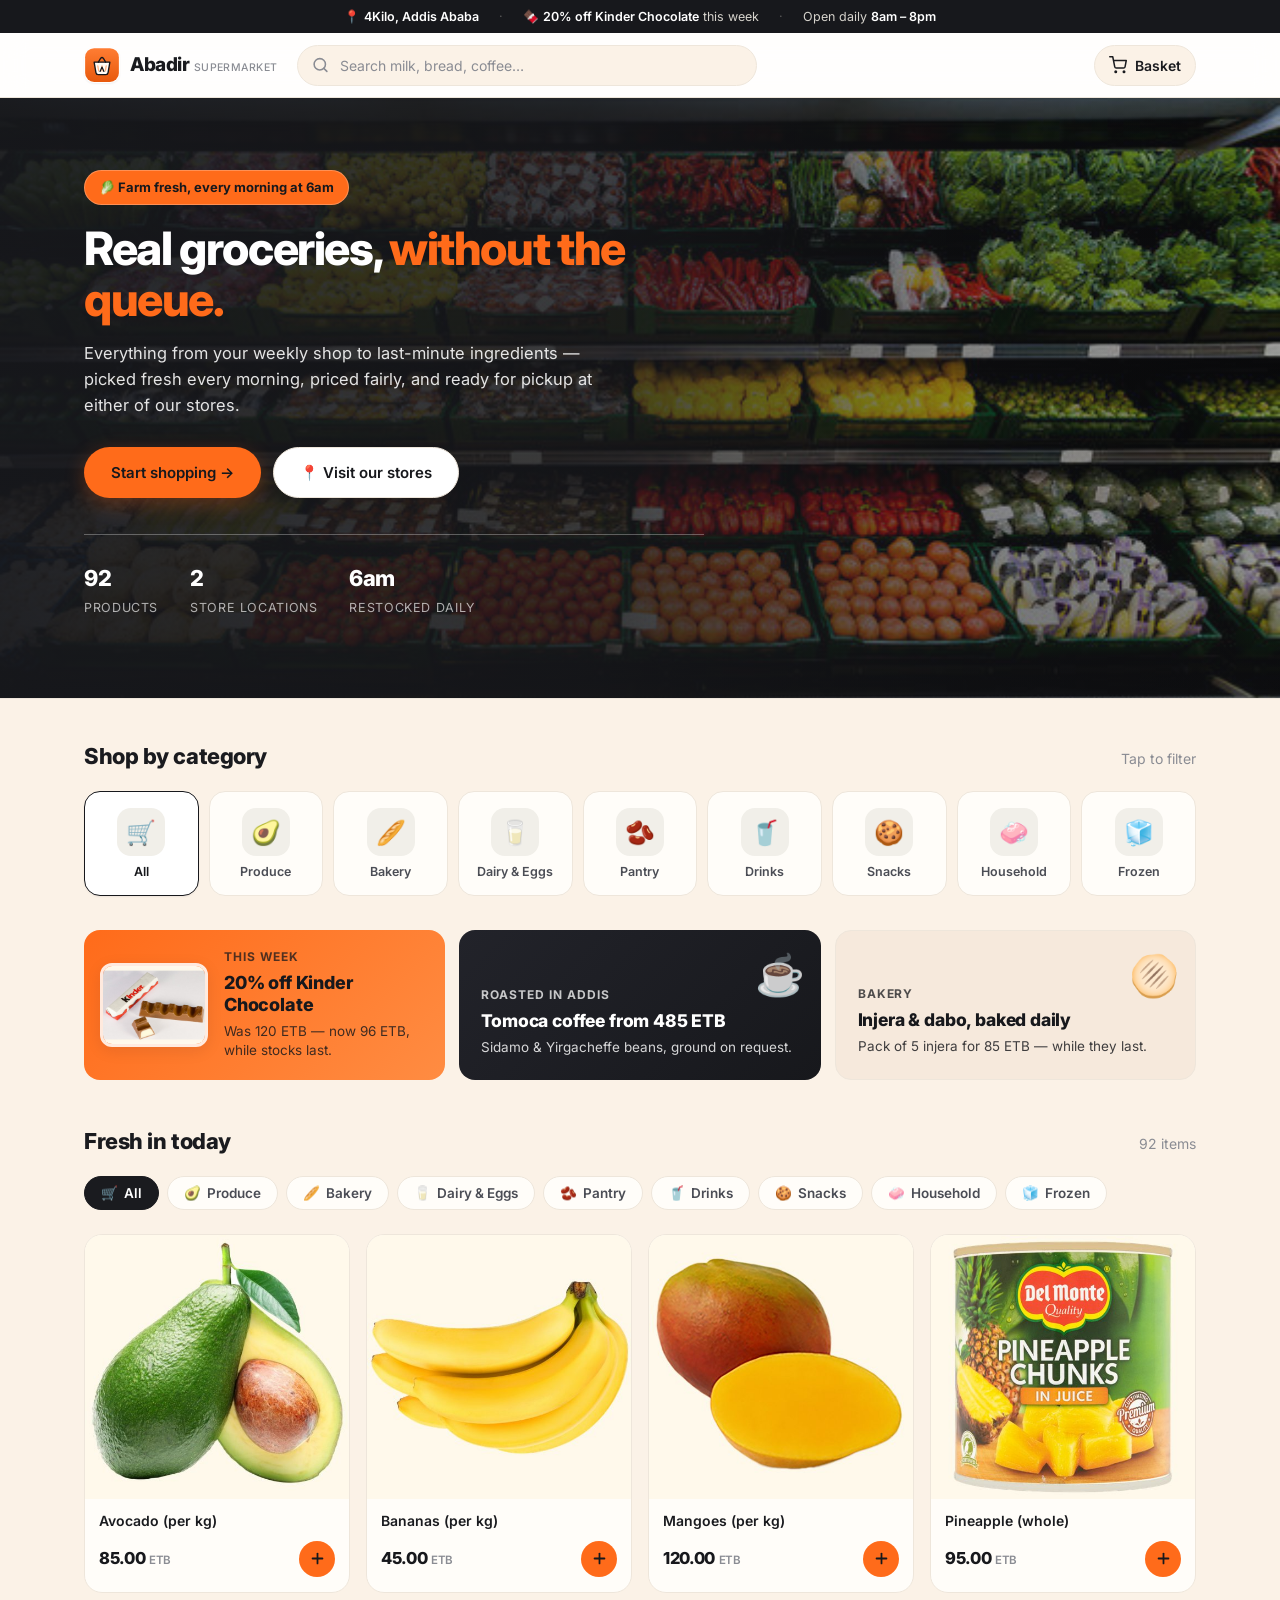
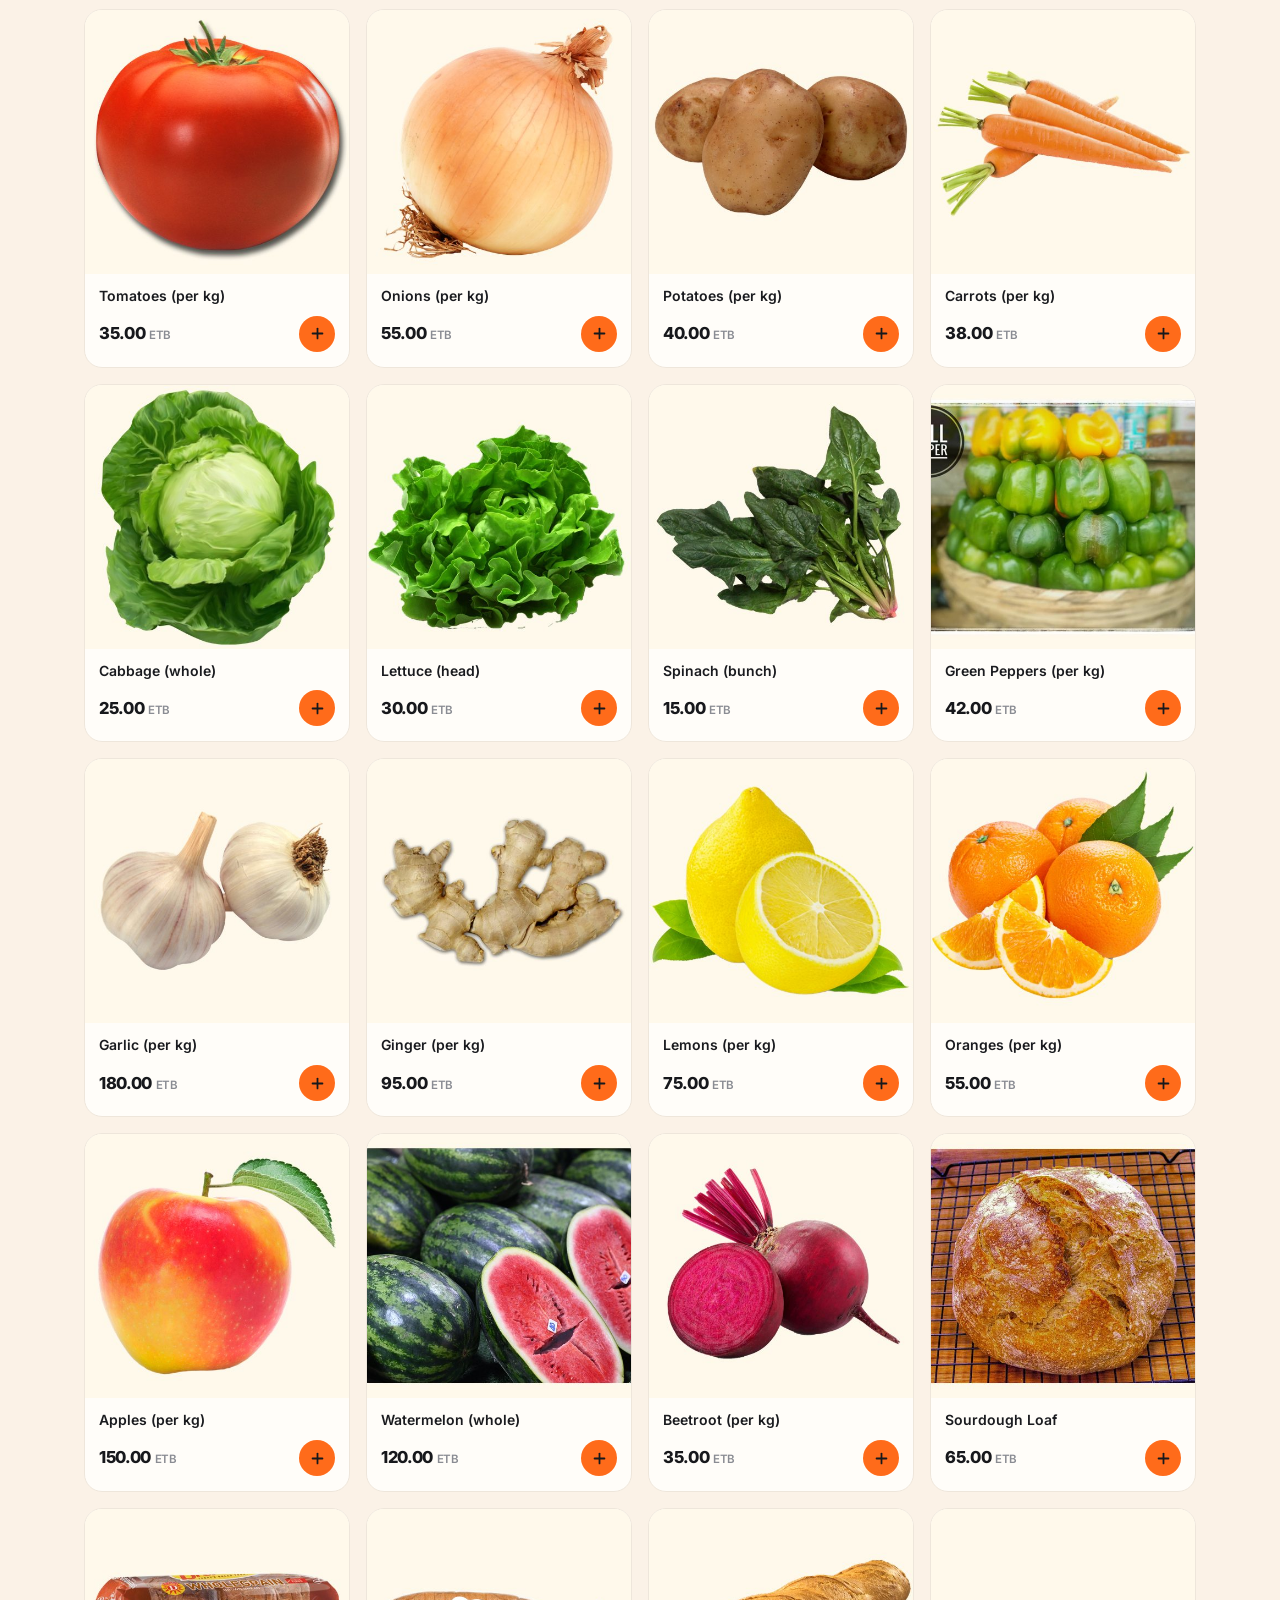
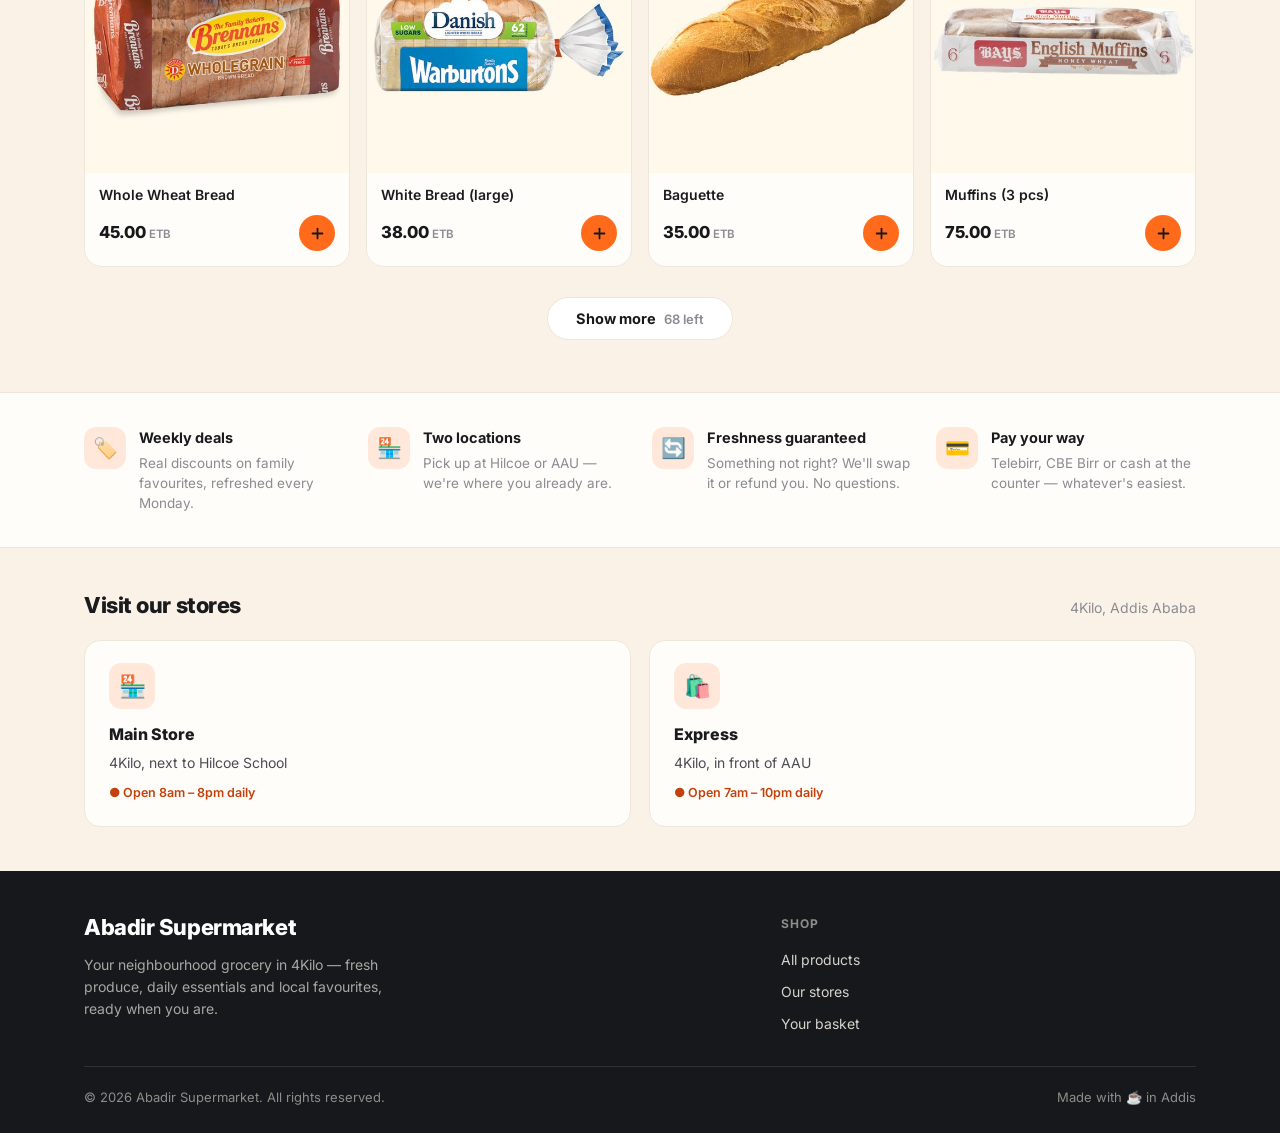
==== commit 922a5074: "Redesign site: tangerine theme, photo hero, Kinder promo, pickup-only - Charcoal + cream + tangerine" ====
--- a/index.html
+++ b/index.html
@@ -1,168 +1,217 @@
-
 <!DOCTYPE html>
 <html lang="en">
 <head>
   <meta charset="UTF-8">
   <meta name="viewport" content="width=device-width, initial-scale=1.0">
-  <title>Abadir Market | Fresh from 4Kilo</title>
-  <meta name="description" content="Daily essentials, farm-fresh produce, and local favorites delivered from our 4Kilo locations.">
-  
+  <title>Abadir Supermarket — Fresh Groceries in 4Kilo, Addis Ababa</title>
+  <meta name="description" content="Abadir Supermarket in 4Kilo, Addis Ababa. Fresh produce, bakery, dairy, pantry staples and household essentials — order online for pickup or visit our two stores.">
+
   <link rel="preconnect" href="https://fonts.googleapis.com">
   <link rel="preconnect" href="https://fonts.gstatic.com" crossorigin>
   <link href="https://fonts.googleapis.com/css2?family=Inter:wght@400;500;600;700;800&display=swap" rel="stylesheet">
-  
+
+  <link rel="icon" href="logo.svg" type="image/svg+xml">
   <link rel="stylesheet" href="style.css">
 </head>
 <body>
 
-  <!-- Promo Banner -->
-  <div class="promo-banner">
+  <!-- Top bar -->
+  <div class="topbar">
     <div class="container">
-      <span class="promo-tag">Weekend Special</span>
-      <span class="promo-text">Free delivery on orders over 500 ETB</span>
-      <a href="#products" class="promo-link">Shop now →</a>
+      <span>📍 <strong>4Kilo, Addis Ababa</strong></span>
+      <span class="topbar-sep topbar-hide">·</span>
+      <span class="topbar-hide">🍫 <strong>20% off Kinder Chocolate</strong> this week</span>
+      <span class="topbar-sep topbar-hide">·</span>
+      <span class="topbar-hide">Open daily <strong>8am – 8pm</strong></span>
     </div>
   </div>
 
   <!-- Header -->
   <header class="header">
     <div class="container header-inner">
-      <a href="index.html" class="brand">
-        <div class="brand-mark"></div>
-        <span class="brand-text">Abadir</span>
+      <a href="index.html" class="brand" aria-label="Abadir Supermarket home">
+        <img src="logo.svg" alt="" class="brand-mark" width="36" height="36">
+        <span>
+          <span class="brand-name">Abadir</span>
+          <span class="brand-tag">Supermarket</span>
+        </span>
       </a>
 
-      <div class="search-wrapper">
-        <span class="search-icon">
-          <svg width="18" height="18" viewBox="0 0 24 24" fill="none" stroke="currentColor" stroke-width="2" stroke-linecap="round" stroke-linejoin="round">
+      <div class="search" role="search">
+        <span class="search-icon" aria-hidden="true">
+          <svg width="17" height="17" viewBox="0 0 24 24" fill="none" stroke="currentColor" stroke-width="2.2" stroke-linecap="round">
             <circle cx="11" cy="11" r="8"></circle>
             <path d="m21 21-4.3-4.3"></path>
           </svg>
         </span>
-        <input type="text" class="search-input" placeholder="What are you looking for?" onkeyup="handleSearch(this)">
-      </div>
-
-      <div class="nav-actions">
-        <a href="cart.html" class="cart-btn">
-          <svg viewBox="0 0 24 24" fill="none" stroke="currentColor" stroke-width="2" stroke-linecap="round" stroke-linejoin="round">
+        <label for="search-input" class="sr-only">Search products</label>
+        <input id="search-input" type="search" placeholder="Search milk, bread, coffee…" autocomplete="off">
+      </div>
+
+      <div class="header-actions">
+        <a href="cart.html" class="icon-btn" aria-label="View basket">
+          <svg viewBox="0 0 24 24" fill="none" stroke="currentColor" stroke-width="2" stroke-linecap="round" stroke-linejoin="round" aria-hidden="true">
             <circle cx="9" cy="21" r="1"></circle>
             <circle cx="20" cy="21" r="1"></circle>
             <path d="M1 1h4l2.68 13.39a2 2 0 0 0 2 1.61h9.72a2 2 0 0 0 2-1.61L23 6H6"></path>
           </svg>
-          <span class="cart-btn-text">Basket</span>
+          <span class="btn-label">Basket</span>
           <span id="badge-count" class="badge">0</span>
         </a>
       </div>
     </div>
   </header>
 
-  <main class="main">
-    
-    <!-- Hero Section -->
+  <main>
+
+    <!-- Hero -->
     <section class="hero">
-      <div class="hero-image">
-        
-      </div><img src="https://live-production.wcms.abc-cdn.net.au/34f95e7166c6f7349f20d0b80002fb98?impolicy=wcms_crop_resize&cropH=2001&cropW=3000&xPos=0&yPos=0&width=862&height=575" alt="Fresh produce from Abadir Market">
-      <div class="container">
-        <div class="hero-content">
-          <p class="hero-location">📍 4Kilo, Addis Ababa</p>
-          <h1 class="hero-title">Groceries that don't feel like a chore</h1>
-          <p class="hero-description"> feeling tired waiting in line to buy a groceries?, come visit our shop at 4 kilo </p>
-          
+      <div class="container">
+        <div class="hero-copy">
+          <span class="hero-eyebrow">🥬 Farm fresh, every morning at 6am</span>
+          <h1>Real groceries, <em>without the queue.</em></h1>
+          <p class="hero-sub">
+            Everything from your weekly shop to last-minute ingredients — picked fresh
+            every morning, priced fairly, and ready for pickup at either of our stores.
+          </p>
+
+          <div class="hero-ctas">
+            <a href="#products" class="btn btn-primary">Start shopping →</a>
+            <a href="#stores" class="btn btn-ghost">📍 Visit our stores</a>
+          </div>
+
           <div class="hero-stats">
-            <div class="stat">
-              <span class="stat-number">10m</span>
-              <span class="stat-label">Delivery</span>
-            </div>
-            <div class="stat">
-              <span class="stat-number">4.5★</span>
-              <span class="stat-label">Reviews</span>
-            </div>
-            <div class="stat">
-              <span class="stat-number">Today</span>
-              <span class="stat-label">Order by 6pm</span>
-            </div>
-          </div>
-        </div>
-      </div>
-    </section>
-
-    <!-- Category Pills -->
-    <section class="container">
-      <div class="category-pills">
-        <button class="pill active" onclick="filterProducts('')">
-          <span class="pill-icon">🛒</span>
-          Everything
-        </button>
-        <button class="pill" onclick="filterProducts('produce')">
-          <span class="pill-icon">🥑</span>
-          Produce
-        </button>
-        <button class="pill" onclick="filterProducts('bakery')">
-          <span class="pill-icon">🥖</span>
-          Bakery
-        </button>
-        <button class="pill" onclick="filterProducts('dairy')">
-          <span class="pill-icon">🥛</span>
-          Dairy
-        </button>
-        <button class="pill" onclick="filterProducts('pantry')">
-          <span class="pill-icon">🫘</span>
-          Pantry
-        </button>
-        <button class="pill" onclick="filterProducts('beverage')">
-          <span class="pill-icon">☕</span>
-          Drinks
-        </button>
-      </div>
-    </section>
-
-    <!-- Featured Banner -->
-    <section class="container">
-      <div class="featured-banner">
-        <div class="featured-content">
-          <span class="featured-label">This week's pick</span>
-          <h3 class="featured-title">Ethiopian Coffee, Done Right</h3>
-          <p class="featured-desc">Tomoca beans, roasted here in Addis. The way your grandmother would approve of.</p>
-          <button class="featured-btn" onclick="filterProducts('pantry')">Browse coffee →</button>
-        </div>
-        <div class="featured-visual">
-          <div class="featured-placeholder">☕</div>
-        </div>
-      </div>
-    </section>
-
-    <!-- Product Grid Section -->
-    <section class="container section" id="products">
-      <div class="section-header">
-        <div>
-          <h2 class="section-title">Fresh in today</h2>
-          <p class="section-subtitle">Restocked this morning at 6am</p>
-        </div>
-        <span id="product-count" class="section-count">Loading...</span>
-      </div>
-      
-      <div id="product-grid" class="product-grid"></div>
-    </section>
-
-    <!-- Trust Section -->
-    <section class="trust-section">
+            <div>
+              <span class="stat-num" id="stat-products">92</span>
+              <span class="stat-label">Products</span>
+            </div>
+            <div>
+              <span class="stat-num">2</span>
+              <span class="stat-label">Store locations</span>
+            </div>
+            <div>
+              <span class="stat-num">6am</span>
+              <span class="stat-label">Restocked daily</span>
+            </div>
+          </div>
+        </div>
+      </div>
+    </section>
+
+    <!-- Categories -->
+    <section class="section" aria-labelledby="cat-heading">
+      <div class="container">
+        <div class="section-head">
+          <h2 class="section-title" id="cat-heading">Shop by category</h2>
+          <span class="section-sub">Tap to filter</span>
+        </div>
+        <div class="cat-grid" id="cat-grid">
+          <!-- JS renders category tiles -->
+        </div>
+
+        <!-- Promo strip -->
+        <div class="promo-strip">
+          <div class="promo-card promo-accent promo-deal">
+            <img class="promo-img" src="images/promo-kinder.jpg" alt="Kinder chocolate bar" width="640" height="480">
+            <div class="promo-body">
+              <span class="promo-k">This week</span>
+              <span class="promo-t">20% off Kinder Chocolate</span>
+              <span class="promo-d">Was 120 ETB — now 96 ETB, while stocks last.</span>
+            </div>
+          </div>
+          <div class="promo-card promo-dark">
+            <span class="promo-emoji" aria-hidden="true">☕</span>
+            <span class="promo-k">Roasted in Addis</span>
+            <span class="promo-t">Tomoca coffee from 485 ETB</span>
+            <span class="promo-d">Sidamo &amp; Yirgacheffe beans, ground on request.</span>
+          </div>
+          <div class="promo-card promo-soft">
+            <span class="promo-emoji" aria-hidden="true">🫓</span>
+            <span class="promo-k">Bakery</span>
+            <span class="promo-t">Injera &amp; dabo, baked daily</span>
+            <span class="promo-d">Pack of 5 injera for 85 ETB — while they last.</span>
+          </div>
+        </div>
+      </div>
+    </section>
+
+    <!-- Products -->
+    <section class="products-section" id="products" aria-labelledby="products-heading">
+      <div class="container">
+        <div class="section-head">
+          <h2 class="section-title" id="products-heading">Fresh in today</h2>
+          <span id="product-count" class="section-sub"></span>
+        </div>
+
+        <div class="filter-row" id="filter-row" role="group" aria-label="Filter products by category">
+          <!-- JS renders filter chips -->
+        </div>
+
+        <div class="product-grid" id="product-grid" aria-live="polite">
+          <!-- JS renders product cards -->
+        </div>
+      </div>
+    </section>
+
+    <!-- Trust -->
+    <section class="trust" aria-label="Why shop at Abadir">
       <div class="container">
         <div class="trust-grid">
           <div class="trust-item">
-            <div class="trust-icon">🚚</div>
-            <h4>Fast Delivery</h4>
-            <p>Most orders arrive within 30 minutes. No really, we time it.</p>
-          </div>
-          <div class="trust-item">
-            <div class="trust-icon">🏪</div>
-            <h4>Two Locations</h4>
-            <p>Pick up at Hilcoe or AAU. We're where you already are.</p>
-          </div>
-          <div class="trust-item">
-            <div class="trust-icon">🔄</div>
-            <h4>Not Happy?</h4>
-            <p>Something off? We'll swap it or refund. No questions.</p>
+            <span class="trust-icon" aria-hidden="true">🏷️</span>
+            <div>
+              <h4>Weekly deals</h4>
+              <p>Real discounts on family favourites, refreshed every Monday.</p>
+            </div>
+          </div>
+          <div class="trust-item">
+            <span class="trust-icon" aria-hidden="true">🏪</span>
+            <div>
+              <h4>Two locations</h4>
+              <p>Pick up at Hilcoe or AAU — we're where you already are.</p>
+            </div>
+          </div>
+          <div class="trust-item">
+            <span class="trust-icon" aria-hidden="true">🔄</span>
+            <div>
+              <h4>Freshness guaranteed</h4>
+              <p>Something not right? We'll swap it or refund you. No questions.</p>
+            </div>
+          </div>
+          <div class="trust-item">
+            <span class="trust-icon" aria-hidden="true">💳</span>
+            <div>
+              <h4>Pay your way</h4>
+              <p>Telebirr, CBE Birr or cash at the counter — whatever's easiest.</p>
+            </div>
+          </div>
+        </div>
+      </div>
+    </section>
+
+    <!-- Stores -->
+    <section class="section" id="stores" aria-labelledby="stores-heading" style="padding-bottom:44px">
+      <div class="container">
+        <div class="section-head">
+          <h2 class="section-title" id="stores-heading">Visit our stores</h2>
+          <span class="section-sub">4Kilo, Addis Ababa</span>
+        </div>
+        <div class="store-grid">
+          <div class="store-card">
+            <div class="store-body">
+              <span class="store-icon" aria-hidden="true">🏪</span>
+              <strong>Main Store</strong>
+              <p>4Kilo, next to Hilcoe School</p>
+              <span class="loc-hours" style="color:var(--accent-900)">● Open 8am – 8pm daily</span>
+            </div>
+          </div>
+          <div class="store-card">
+            <div class="store-body">
+              <span class="store-icon" aria-hidden="true">🛍️</span>
+              <strong>Express</strong>
+              <p>4Kilo, in front of AAU</p>
+              <span class="loc-hours" style="color:var(--accent-900)">● Open 7am – 10pm daily</span>
+            </div>
           </div>
         </div>
       </div>
@@ -172,46 +221,29 @@
 
   <!-- Footer -->
   <footer class="footer">
-    <div class="container footer-grid">
-      
-      <div class="footer-brand">
-        <div class="footer-logo">
-          <div class="footer-logo-mark"></div>
-          <span class="footer-logo-text">Abadir</span>
-        </div>
-        <div class="footer-social">
-          <a href="#" aria-label="Instagram">📸</a>
-          <a href="#" aria-label="Telegram">✈️</a>
-          <a href="#" aria-label="Phone">📞</a>
-        </div>
-      </div>
-
-      <div class="footer-col">
-        <h4>Find Us</h4>
-        <div class="location-card">
-          <strong>Main Store</strong>
-          <p>4Kilo, next to Hilcoe School</p>
-          <span>Open 8am — 8pm daily</span>
-        </div>
-      </div>
-
-      <div class="footer-col">
-        <h4>&nbsp;</h4>
-        <div class="location-card">
-          <strong>Express</strong>
-          <p>4Kilo, in front of AAU</p>
-          <span>Open 7am — 10pm daily</span>
-        </div>
-      </div>
-
-    </div>
-    <div class="container footer-bottom">
-      <p>&copy; 2026 Abadir. Made with ☕ in Addis.</p>
+    <div class="container">
+      <div class="footer-grid">
+        <div class="footer-brand">
+          <span class="brand-name" style="font-size:22px">Abadir Supermarket</span>
+          <p>Your neighbourhood grocery in 4Kilo — fresh produce, daily essentials and local favourites, ready when you are.</p>
+        </div>
+
+        <div>
+          <h4>Shop</h4>
+          <ul class="footer-links">
+            <li><a href="#products">All products</a></li>
+            <li><a href="#stores">Our stores</a></li>
+            <li><a href="cart.html">Your basket</a></li>
+          </ul>
+        </div>
+      </div>
+
+      <div class="footer-bottom">
+        <span>© 2026 Abadir Supermarket. All rights reserved.</span>
+        <span>Made with ☕ in Addis</span>
+      </div>
     </div>
   </footer>
-
-  <!-- SMS Notification Container -->
-  <div id="sms-container"></div>
 
   <script src="products.js"></script>
   <script src="app.js"></script>
--- a/style.css
+++ b/style.css
@@ -1,1630 +1,957 @@
+/* ============================================================
+   Abadir Supermarket — 2026 redesign
+   Fresh, simple, realistic grocery store design
+   ============================================================ */
+
 :root {
-  /* Colors */
-  --color-primary: #0d0d0d;
-  --color-accent: #c9a66b;
-  --color-accent-dark: #b8945a;
-  --bg-primary: #faf9f7;
-  --bg-secondary: #ffffff;
-  --bg-tertiary: #f2f0ed;
-  --text-primary: #0d0d0d;
-  --text-secondary: #5a5a5a;
-  --text-muted: #8a8a8a;
-  --border-light: #e8e6e3;
-  --border-medium: #d4d0ca;
-  
-  --space-1: 4px;
-  --space-2: 8px;
-  --space-3: 12px;
-  --space-4: 16px;
-  --space-5: 20px;
-  --space-6: 24px;
-  --space-7: 32px;
-  --space-8: 40px;
-  --space-9: 48px;
-  --space-10: 64px;
-  
-  /* Typography */
-  --font-sans: 'Inter', -apple-system, BlinkMacSystemFont, sans-serif;
-  --text-xs: 11px;
-  --text-sm: 13px;
-  --text-base: 15px;
-  --text-lg: 17px;
-  --text-xl: 20px;
-  --text-2xl: 24px;
-  --text-3xl: 28px;
-  --text-4xl: 32px;
-  
+  /* Brand — charcoal + tangerine */
+  --char-900: #17181c;   /* near-black charcoal — topbar, footer */
+  --char-800: #22232a;
+  --char-700: #33353d;
+  --char-600: #55575f;
+
+  --accent-900: #c2410c; /* deep tangerine — text on light, passes AA */
+  --accent-700: #e8590c; /* tangerine — hover states */
+  --accent-500: #ff6b1a; /* primary tangerine */
+  --accent-100: #ffe8d9; /* pale tangerine tint */
+  --accent-50:  #fff6ef;
+
+  --red-500:   #dc3545;
+
+  /* Neutrals (warm cream) */
+  --ink:       #1a1b1f;
+  --ink-soft:  #4b4d55;
+  --ink-mute:  #8a8c93;
+  --line:      #eee6db;
+  --line-soft: #f7efe4;
+  --surface:   #fffdf9;
+  --bg:        #fbf2e7;   /* warm orange-cream page */
+
+  /* Type */
+  --font: 'Inter', -apple-system, BlinkMacSystemFont, 'Segoe UI', sans-serif;
+
   /* Radius */
-  --radius-sm: 8px;
-  --radius-md: 12px;
-  --radius-lg: 16px;
-  --radius-xl: 20px;
-  --radius-full: 9999px;
-  
-  /* Shadows */
-  --shadow-sm: 0 1px 2px rgba(0,0,0,0.04);
-  --shadow-md: 0 4px 12px rgba(0,0,0,0.08);
-  --shadow-lg: 0 8px 24px rgba(0,0,0,0.12);
-  
+  --r-sm: 8px;
+  --r-md: 12px;
+  --r-lg: 16px;
+  --r-xl: 24px;
+  --r-full: 999px;
+
+  /* Shadow */
+  --sh-sm: 0 1px 2px rgba(23, 24, 28, .06);
+  --sh-md: 0 4px 16px rgba(23, 24, 28, .09);
+  --sh-lg: 0 12px 32px rgba(23, 24, 28, .13);
+
   /* Layout */
-  --header-height: 56px;
-  --max-width: 1200px;
-}
-
-/*Reset */
-*, *::before, *::after {
-  box-sizing: border-box;
-  margin: 0;
-  padding: 0;
-  -webkit-tap-highlight-color: transparent;
-}
-
-html {
-  scroll-behavior: smooth;
-  -webkit-font-smoothing: antialiased;
-}
+  --max: 1160px;
+  --header-h: 64px;
+  --pad: 16px;
+}
+
+/* ---------- Reset ---------- */
+*, *::before, *::after { box-sizing: border-box; margin: 0; padding: 0; -webkit-tap-highlight-color: transparent; }
+
+html { scroll-behavior: smooth; -webkit-font-smoothing: antialiased; }
 
 body {
-  font-family: var(--font-sans);
-  font-size: var(--text-base);
-  line-height: 1.5;
-  color: var(--text-primary);
-  background: var(--bg-primary);
+  font-family: var(--font);
+  font-size: 15px;
+  line-height: 1.55;
+  color: var(--ink);
+  background: var(--bg);
   min-height: 100vh;
 }
 
-img {
-  max-width: 100%;
-  display: block;
-}
-
-a {
-  color: inherit;
-  text-decoration: none;
-}
-
-button {
-  font-family: inherit;
-  cursor: pointer;
-  border: none;
-  background: none;
-  touch-action: manipulation;
-}
-
-/* Utilities */
-.container {
-  width: 100%;
-  max-width: var(--max-width);
-  margin: 0 auto;
-  padding: 0 var(--space-4);
-}
-
-
-/* Promo Banner */
-.promo-banner {
-  background: var(--color-accent-dark);
-  color: white;
-  padding: var(--space-3) 0;
-  text-align: center;
-}
-
-.promo-banner .container {
+img { max-width: 100%; display: block; }
+a { color: inherit; text-decoration: none; }
+button { font-family: inherit; cursor: pointer; border: none; background: none; touch-action: manipulation; }
+input { font-family: inherit; }
+
+:focus-visible { outline: 2px solid var(--accent-700); outline-offset: 2px; border-radius: 4px; }
+
+.container { width: 100%; max-width: var(--max); margin: 0 auto; padding: 0 var(--pad); }
+
+[hidden] { display: none !important; }
+
+.sr-only {
+  position: absolute; width: 1px; height: 1px;
+  padding: 0; margin: -1px; overflow: hidden;
+  clip: rect(0,0,0,0); white-space: nowrap; border: 0;
+}
+
+/* ============================================================
+   TOP BAR
+   ============================================================ */
+.topbar {
+  background: var(--char-900);
+  color: #d6d3cc;
+  font-size: 12.5px;
+  padding: 7px 0;
+}
+.topbar .container {
   display: flex;
   justify-content: center;
   align-items: center;
-  gap: var(--space-2);
+  gap: 20px;
+  flex-wrap: wrap;
   text-align: center;
-  font-size: 11px;
-}
-
-.promo-tag {
-  background: rgba(255,255,255,0.2);
-  padding: 2px 8px;
-  border-radius: var(--radius-full);
-  font-weight: 600;
-  font-size: 10px;
-  text-transform: uppercase;
-  letter-spacing: 0.05em;
-  white-space: nowrap;
-  flex-shrink: 0;
-}
-
-.promo-text {
-  font-size: 11px;
-  opacity: 0.95;
-  white-space: nowrap;
-}
-
-.promo-link {
-  font-weight: 600;
-  font-size: 11px;
-  text-decoration: underline;
-  text-underline-offset: 2px;
-  white-space: nowrap;
-  flex-shrink: 0;
-}
-
-/*  Header */
+}
+.topbar strong { color: #fff; font-weight: 600; }
+.topbar-sep { opacity: .35; }
+.topbar a { color: #fff; text-decoration: underline; text-underline-offset: 2px; }
+
+/* ============================================================
+   HEADER
+   ============================================================ */
 .header {
   position: sticky;
   top: 0;
   z-index: 100;
-  height: var(--header-height);
-  background: rgba(250, 249, 247, 0.98);
-  backdrop-filter: blur(20px);
-  border-bottom: 1px solid var(--border-light);
-}
-
+  background: rgba(255,255,255,.92);
+  backdrop-filter: blur(12px);
+  -webkit-backdrop-filter: blur(12px);
+  border-bottom: 1px solid var(--line);
+}
 .header-inner {
   display: flex;
   align-items: center;
-  justify-content: space-between;
-  height: 100%;
-  gap: var(--space-3);
-}
-
-.brand {
+  gap: 20px;
+  height: var(--header-h);
+}
+
+.brand { display: flex; align-items: center; gap: 10px; flex-shrink: 0; }
+.brand-mark {
+  width: 36px; height: 36px;
+  border-radius: 10px;
+  display: block;
+  box-shadow: var(--sh-sm);
+}
+.brand-name { font-size: 19px; font-weight: 800; letter-spacing: -.02em; line-height: 1.1; }
+.brand-tag { font-size: 10.5px; color: var(--ink-mute); font-weight: 500; letter-spacing: .04em; text-transform: uppercase; }
+
+/* Search */
+.search {
+  flex: 1;
+  max-width: 460px;
+  position: relative;
+}
+.search input {
+  width: 100%;
+  padding: 11px 16px 11px 42px;
+  background: var(--bg);
+  border: 1.5px solid var(--line);
+  border-radius: var(--r-full);
+  font-size: 14px;
+  color: var(--ink);
+  transition: border-color .15s, background .15s;
+}
+.search input::placeholder { color: var(--ink-mute); }
+.search input:focus { outline: none; border-color: var(--accent-500); background: #fff; }
+.search-icon {
+  position: absolute; left: 15px; top: 50%;
+  transform: translateY(-50%);
+  color: var(--ink-mute);
   display: flex;
-  align-items: center;
-  gap: var(--space-2);
-}
-
-.brand-mark {
-  width: 32px;
-  height: 32px;
-  background: var(--color-primary);
-  border-radius: var(--radius-sm);
+  pointer-events: none;
+}
+
+/* Header actions */
+.header-actions { display: flex; align-items: center; gap: 8px; margin-left: auto; }
+
+.icon-btn {
   position: relative;
-}
-
-.brand-mark::after {
-  content: '';
-  position: absolute;
-  top: 50%;
-  left: 50%;
-  transform: translate(-50%, -50%);
-  width: 8px;
-  height: 8px;
-  background: var(--color-accent);
-  border-radius: 50%;
-}
-
-.brand-text {
-  font-size: var(--text-lg);
+  display: flex; align-items: center; gap: 8px;
+  padding: 9px 14px;
+  background: var(--bg);
+  border: 1.5px solid var(--line);
+  border-radius: var(--r-full);
+  font-size: 14px; font-weight: 600;
+  color: var(--ink);
+  transition: all .15s;
+}
+.icon-btn:hover { background: #fff; border-color: var(--accent-500); color: var(--accent-700); }
+.icon-btn svg { width: 18px; height: 18px; }
+
+.badge {
+  min-width: 19px; height: 19px;
+  padding: 0 5px;
+  background: var(--accent-500);
+  color: var(--char-900);
+  font-size: 11px; font-weight: 700;
+  border-radius: var(--r-full);
+  display: none;
+  align-items: center; justify-content: center;
+  border: 2px solid #fff;
+}
+.badge.show { display: inline-flex; }
+
+.back-link {
+  display: inline-flex; align-items: center; gap: 6px;
+  font-size: 14px; font-weight: 600;
+  color: var(--ink-soft);
+  padding: 8px 4px;
+}
+.back-link:hover { color: var(--accent-700); }
+
+/* ============================================================
+   HERO
+   ============================================================ */
+.hero {
+  background:
+    linear-gradient(90deg, rgba(23,24,28,.94) 0%, rgba(23,24,28,.82) 45%, rgba(23,24,28,.45) 75%, rgba(23,24,28,.30) 100%),
+    linear-gradient(0deg, rgba(23,24,28,.35), rgba(23,24,28,.10) 40%),
+    url('images/header-user.jpg') center / cover no-repeat;
+  color: #fff;
+  padding: 84px 0 92px;
+  position: relative;
+  overflow: hidden;
+  border-bottom: 1px solid var(--line);
+}
+.hero .container { position: relative; z-index: 1; }
+
+.hero-copy { max-width: 620px; }
+
+.hero-eyebrow {
+  display: inline-flex; align-items: center; gap: 6px;
+  background: var(--accent-500);
+  border: 1px solid rgba(255,255,255,.25);
+  color: var(--char-900);
+  padding: 6px 14px;
+  border-radius: var(--r-full);
+  font-size: 13px; font-weight: 700;
+  margin-bottom: 18px;
+}
+.hero h1 {
+  font-size: clamp(30px, 5vw, 46px);
   font-weight: 800;
-  letter-spacing: -0.02em;
-}
-
-/* Search - Hidden on mobile */
-.search-wrapper {
-  display: none;
-}
-
-/* Cart Button */
-.cart-btn {
-  position: relative;
-  display: flex;
-  align-items: center;
-  justify-content: center;
-  width: 44px;
-  height: 44px;
-  background: var(--bg-secondary);
-  border: 1.5px solid var(--border-light);
-  border-radius: var(--radius-full);
-  transition: all 0.2s;
-}
-
-.cart-btn svg {
-  width: 20px;
-  height: 20px;
-}
-
-.cart-btn-text {
-  display: none;
-}
-
-.badge {
-  position: absolute;
-  top: -4px;
-  right: -4px;
-  min-width: 20px;
-  height: 20px;
-  padding: 0 6px;
-  background: var(--color-accent);
-  color: white;
-  font-size: 11px;
-  font-weight: 700;
-  border-radius: var(--radius-full);
-  display: flex;
-  align-items: center;
-  justify-content: center;
-  border: 2px solid var(--bg-primary);
-}
-
-.back-link {
-  font-size: var(--text-sm);
-  color: var(--text-secondary);
-  font-weight: 500;
-  padding: var(--space-2);
-}
-
-/* Main */
-.main {
-  min-height: calc(100vh - var(--header-height));
-}
-
-/* Hero Section */
-.hero-image {
-  display: none; 
-}
-
-
-.hero > img {
-  display: block;
-  width: 100vw;
-  height: calc(100vh - var(--header-height, 56px));
-  object-fit: cover;
-  margin: 0;
-  padding: 0;
-  position: relative;
-  left: 50%;
-  transform: translateX(-50%);
-}
-
-.hero {
-  padding-top: 0;
-  overflow-x: hidden;
-}
-.hero-location {
-  font-size: var(--text-sm);
-  color: var(--text-muted);
-  margin-bottom: var(--space-3);
-}
-
-.hero-title {
-  font-size: var(--text-3xl);
-  font-weight: 800;
-  line-height: 1.1;
-  letter-spacing: -0.03em;
-  margin-bottom: var(--space-4);
-}
-
-.hero-description {
-  font-size: var(--text-base);
-  color: var(--text-secondary);
+  letter-spacing: -.03em;
+  line-height: 1.12;
+  max-width: 620px;
+  margin-bottom: 14px;
+}
+.hero h1 em { font-style: normal; color: var(--accent-500); }
+.hero-sub {
+  font-size: 16.5px;
+  color: rgba(255,255,255,.88);
+  max-width: 520px;
+  margin-bottom: 28px;
   line-height: 1.6;
-  margin-bottom: var(--space-5);
-  max-width: 320px;
-  margin-left: auto;
-  margin-right: auto;
-}
+}
+.hero-ctas { display: flex; gap: 12px; flex-wrap: wrap; margin-bottom: 36px; }
+
+.btn {
+  display: inline-flex; align-items: center; justify-content: center; gap: 8px;
+  padding: 13px 26px;
+  border-radius: var(--r-full);
+  font-size: 15px; font-weight: 600;
+  transition: all .18s;
+  border: 1.5px solid transparent;
+}
+.btn-primary { background: var(--accent-500); color: var(--char-900); box-shadow: 0 6px 20px rgba(255,107,26,.3); }
+.btn-primary:hover { background: var(--accent-700); color: var(--char-900); transform: translateY(-1px); }
+.btn-ghost { background: #fff; color: var(--char-900); border-color: var(--line); }
+.btn-ghost:hover { border-color: var(--char-600); background: #fff; }
+.btn-dark { background: var(--char-900); color: #fff; }
+.btn-dark:hover { background: var(--char-700); }
+.btn-block { width: 100%; }
 
 .hero-stats {
   display: flex;
-  justify-content: center;
-  gap: var(--space-6);
-  padding-top: var(--space-5);
-  border-top: 1px solid var(--border-light);
-  margin-top: var(--space-5);
-}
-
-.stat {
+  gap: 32px;
+  flex-wrap: wrap;
+  padding-top: 26px;
+  border-top: 1px solid rgba(255,255,255,.3);
+}
+.stat-num { font-size: 22px; font-weight: 800; letter-spacing: -.02em; display: block; color: #fff; }
+.stat-label { font-size: 12.5px; color: rgba(255,255,255,.65); text-transform: uppercase; letter-spacing: .05em; }
+
+/* ============================================================
+   CATEGORY TILES
+   ============================================================ */
+.section { padding: 40px 0 8px; }
+.section-head {
+  display: flex;
+  align-items: baseline;
+  justify-content: space-between;
+  gap: 16px;
+  margin-bottom: 18px;
+}
+.section-title { font-size: 22px; font-weight: 800; letter-spacing: -.02em; }
+.section-sub { font-size: 14px; color: var(--ink-mute); }
+
+.cat-grid {
+  display: grid;
+  grid-template-columns: repeat(auto-fill, minmax(104px, 1fr));
+  gap: 10px;
+}
+.cat-tile {
+  display: flex; flex-direction: column;
+  align-items: center; gap: 8px;
+  padding: 16px 8px 14px;
+  background: var(--surface);
+  border: 1.5px solid var(--line);
+  border-radius: var(--r-lg);
+  transition: all .16s;
+}
+.cat-tile:hover { border-color: var(--char-600); transform: translateY(-2px); box-shadow: var(--sh-md); }
+.cat-tile.active { border-color: var(--char-900); background: #fff; box-shadow: var(--sh-sm); }
+.cat-emoji {
+  width: 48px; height: 48px;
+  border-radius: 14px;
+  display: grid; place-items: center;
+  font-size: 24px;
+}
+.cat-name { font-size: 12.5px; font-weight: 600; color: var(--ink-soft); text-align: center; line-height: 1.3; }
+.cat-tile.active .cat-name { color: var(--char-900); }
+
+/* ============================================================
+   PROMO STRIP
+   ============================================================ */
+.promo-strip {
+  display: grid;
+  grid-template-columns: repeat(auto-fit, minmax(240px, 1fr));
+  gap: 14px;
+  margin-top: 34px;
+}
+.promo-card {
+  border-radius: var(--r-lg);
+  padding: 22px;
+  position: relative;
+  overflow: hidden;
   display: flex;
   flex-direction: column;
-  align-items: center;
-  gap: var(--space-1);
-}
-
-.stat-number {
-  font-size: var(--text-xl);
-  font-weight: 700;
-  color: var(--color-primary);
-}
-
-.stat-label {
-  font-size: var(--text-xs);
-  color: var(--text-muted);
-  text-transform: uppercase;
-  letter-spacing: 0.05em;
-}
-
-/*  Category Pills  */
-.category-pills {
+  gap: 6px;
+  min-height: 150px;
+  justify-content: flex-end;
+}
+.promo-card .promo-emoji { font-size: 40px; position: absolute; top: 14px; right: 16px; opacity: .9; }
+.promo-k { font-size: 12px; font-weight: 700; text-transform: uppercase; letter-spacing: .08em; opacity: .75; }
+.promo-t { font-size: 17.5px; font-weight: 800; letter-spacing: -.01em; line-height: 1.25; }
+.promo-d { font-size: 13.5px; opacity: .82; line-height: 1.45; }
+
+.promo-accent { background: linear-gradient(135deg, var(--accent-500), #ff8c42); color: var(--char-900); }
+.promo-dark  { background: linear-gradient(135deg, #22232a, #17181c); color: #fff; }
+.promo-soft  { background: #f6e9dc; color: var(--char-900); border: 1px solid var(--line); }
+
+/* deal promo with product photo */
+.promo-deal { flex-direction: row; align-items: center; gap: 16px; padding: 16px; min-height: 150px; justify-content: flex-start; }
+.promo-deal .promo-img {
+  width: 108px; height: 84px;
+  object-fit: cover;
+  border-radius: var(--r-md);
+  border: 3px solid rgba(255,255,255,.85);
+  box-shadow: var(--sh-md);
+  flex-shrink: 0;
+}
+.promo-body { display: flex; flex-direction: column; gap: 5px; min-width: 0; }
+.promo-deal .promo-t { font-size: 18px; }
+
+/* ============================================================
+   PRODUCT GRID
+   ============================================================ */
+.products-section { padding: 36px 0 48px; }
+
+.filter-row {
   display: flex;
-  gap: var(--space-2);
-  padding: var(--space-4) 0;
+  gap: 8px;
   overflow-x: auto;
+  padding-bottom: 4px;
+  margin-bottom: 20px;
   scrollbar-width: none;
-  -webkit-overflow-scrolling: touch;
-  margin: 0 calc(-1 * var(--space-4));
-  padding-left: var(--space-4);
-  padding-right: var(--space-4);
-}
-
-.category-pills::-webkit-scrollbar {
-  display: none;
-}
-
-.pill {
-  display: flex;
-  align-items: center;
-  gap: var(--space-2);
-  padding: var(--space-2) var(--space-4);
-  background: var(--bg-secondary);
-  border: 1.5px solid var(--border-light);
-  border-radius: var(--radius-full);
-  font-size: var(--text-sm);
-  font-weight: 500;
-  color: var(--text-secondary);
-  white-space: nowrap;
+}
+.filter-row::-webkit-scrollbar { display: none; }
+.chip {
   flex-shrink: 0;
-  transition: all 0.15s;
-}
-
-.pill:active {
-  transform: scale(0.96);
-}
-
-.pill.active {
-  background: var(--color-primary);
-  border-color: var(--color-primary);
-  color: white;
-}
-
-.pill-icon {
-  font-size: 16px;
-  line-height: 1;
-}
-
-/*Featured Banner */
-.featured-banner {
-  background: var(--color-primary);
-  border-radius: var(--radius-lg);
-  padding: var(--space-5);
-  margin: var(--space-3) 0 var(--space-6);
-  color: white;
-}
-
-.featured-visual {
-  display: none;
-}
-
-.featured-label {
-  font-size: var(--text-xs);
-  font-weight: 600;
-  text-transform: uppercase;
-  letter-spacing: 0.1em;
-  color: var(--color-accent);
-  margin-bottom: var(--space-3);
-  display: block;
-}
-
-.featured-title {
-  font-size: var(--text-xl);
-  font-weight: 700;
-  margin-bottom: var(--space-2);
-  line-height: 1.2;
-}
-
-.featured-desc {
-  font-size: var(--text-sm);
-  color: rgba(255,255,255,0.7);
-  margin-bottom: var(--space-4);
-  line-height: 1.5;
-}
-
-.featured-btn {
-  display: inline-flex;
-  padding: var(--space-3) var(--space-5);
-  background: var(--color-accent);
-  color: var(--color-primary);
-  border-radius: var(--radius-full);
-  font-weight: 600;
-  font-size: var(--text-sm);
-}
-
-.featured-btn:active {
-  transform: scale(0.96);
-}
-
-/* Section */
-.section {
-  padding: var(--space-5) 0;
-}
-
-.section-header {
+  display: inline-flex; align-items: center; gap: 6px;
+  padding: 8px 16px;
+  background: var(--surface);
+  border: 1.5px solid var(--line);
+  border-radius: var(--r-full);
+  font-size: 13.5px; font-weight: 600;
+  color: var(--ink-soft);
+  transition: all .15s;
+}
+.chip:hover { border-color: var(--accent-500); color: var(--accent-700); }
+.chip.active { background: var(--ink); border-color: var(--ink); color: #fff; }
+
+.product-grid {
+  display: grid;
+  grid-template-columns: repeat(auto-fill, minmax(190px, 1fr));
+  gap: 16px;
+}
+
+.card {
+  background: var(--surface);
+  border: 1px solid var(--line);
+  border-radius: 18px;
+  overflow: hidden;
   display: flex;
   flex-direction: column;
-  gap: var(--space-1);
-  margin-bottom: var(--space-4);
-  padding: 0 var(--space-4);
-}
-
-.section-title {
-  font-size: var(--text-xl);
-  font-weight: 700;
-  letter-spacing: -0.02em;
-}
-
-.section-subtitle {
-  font-size: var(--text-sm);
-  color: var(--text-muted);
-}
-
-.section-count {
-  font-size: var(--text-xs);
-  color: var(--text-muted);
-  text-transform: uppercase;
-  letter-spacing: 0.05em;
-  margin-top: var(--space-1);
-}
-
-/*  Product Grid (Mobile: 1 column) */
-.product-grid {
+  transition: all .18s;
+  animation: rise .35s ease both;
+}
+.card:hover { border-color: #dedbd3; box-shadow: 0 10px 28px rgba(23,24,28,.10); transform: translateY(-4px); }
+
+@keyframes rise {
+  from { opacity: 0; transform: translateY(10px); }
+  to   { opacity: 1; transform: translateY(0); }
+}
+
+.card-media {
+  aspect-ratio: 1 / 1;
+  display: grid;
+  place-items: center;
+  font-size: 56px;
+  position: relative;
+  background: #f4f2ed;
+}
+.card-media img { width: 100%; height: 100%; object-fit: cover; }
+
+.card-body { padding: 13px 14px 15px; display: flex; flex-direction: column; gap: 10px; flex: 1; }
+.card-name { font-size: 14px; font-weight: 600; line-height: 1.35; flex: 1; color: var(--ink); }
+
+.card-foot { display: flex; align-items: center; justify-content: space-between; gap: 8px; }
+.price { font-size: 16.5px; font-weight: 800; letter-spacing: -.02em; color: var(--char-900); }
+.price small { font-size: 11.5px; font-weight: 600; color: var(--ink-mute); }
+
+.btn-add {
+  width: 36px; height: 36px;
+  background: var(--accent-500);
+  color: var(--char-900);
+  border-radius: var(--r-full);
+  display: grid; place-items: center;
+  flex-shrink: 0;
+  transition: all .15s;
+}
+.btn-add:hover { background: var(--accent-700); transform: scale(1.08); }
+.btn-add:active { transform: scale(.92); }
+.btn-add svg { width: 17px; height: 17px; }
+.btn-add.added { background: var(--char-900); color: #fff; }
+
+/* Show more */
+.show-more-wrap { grid-column: 1 / -1; display: flex; justify-content: center; padding: 14px 0 4px; }
+.show-more {
+  display: inline-flex; align-items: center; gap: 8px;
+  padding: 12px 28px;
+  background: #fff;
+  border: 1.5px solid var(--line);
+  border-radius: var(--r-full);
+  font-size: 14.5px; font-weight: 700;
+  color: var(--char-900);
+  transition: all .15s;
+}
+.show-more span { color: var(--ink-mute); font-weight: 600; font-size: 13px; }
+.show-more:hover { border-color: var(--char-900); box-shadow: var(--sh-md); transform: translateY(-1px); }
+
+/* In-card quantity stepper */
+.qty-mini {
+  display: flex; align-items: center; gap: 2px;
+  background: var(--line-soft);
+  border-radius: var(--r-full);
+  padding: 3px;
+}
+.qty-mini button {
+  width: 28px; height: 28px;
+  background: #fff;
+  border-radius: var(--r-full);
+  font-size: 15px; font-weight: 700;
+  color: var(--char-900);
+  display: grid; place-items: center;
+  box-shadow: var(--sh-sm);
+}
+.qty-mini button:hover { background: var(--char-900); color: #fff; }
+.qty-mini span { min-width: 22px; text-align: center; font-size: 13.5px; font-weight: 700; color: var(--char-900); }
+
+.empty-state {
+  grid-column: 1 / -1;
+  text-align: center;
+  padding: 64px 24px;
+  background: var(--surface);
+  border: 1.5px dashed var(--line);
+  border-radius: var(--r-lg);
+}
+.empty-state .es-icon { font-size: 44px; margin-bottom: 12px; }
+.empty-state h3 { font-size: 17px; font-weight: 700; margin-bottom: 6px; }
+.empty-state p { font-size: 14px; color: var(--ink-mute); }
+
+/* ============================================================
+   TRUST BAR
+   ============================================================ */
+.trust {
+  background: var(--surface);
+  border-top: 1px solid var(--line);
+  border-bottom: 1px solid var(--line);
+  padding: 34px 0;
+}
+.trust-grid {
+  display: grid;
+  grid-template-columns: repeat(auto-fit, minmax(220px, 1fr));
+  gap: 24px;
+}
+.trust-item { display: flex; gap: 13px; align-items: flex-start; }
+.trust-icon {
+  width: 42px; height: 42px;
+  background: var(--accent-100);
+  border-radius: var(--r-md);
+  display: grid; place-items: center;
+  font-size: 20px;
+  flex-shrink: 0;
+}
+.trust-item h4 { font-size: 14.5px; font-weight: 700; margin-bottom: 3px; }
+.trust-item p { font-size: 13.5px; color: var(--ink-mute); line-height: 1.5; }
+
+/* Store cards — text only, no photos */
+.store-grid {
+  display: grid;
+  grid-template-columns: repeat(auto-fit, minmax(280px, 1fr));
+  gap: 18px;
+}
+.store-card {
+  background: var(--surface);
+  border: 1px solid var(--line);
+  border-radius: var(--r-lg);
+  overflow: hidden;
+  transition: all .18s;
+}
+.store-card:hover { transform: translateY(-3px); box-shadow: var(--sh-lg); border-color: #e3d8c9; }
+.store-body { padding: 22px 24px 24px; display: flex; flex-direction: column; gap: 5px; }
+.store-icon {
+  width: 46px; height: 46px;
+  background: var(--accent-100);
+  border-radius: var(--r-md);
+  display: grid; place-items: center;
+  font-size: 22px;
+  margin-bottom: 8px;
+}
+.store-body strong { font-size: 16px; font-weight: 800; color: var(--ink); }
+.store-body p { font-size: 14px; color: var(--ink-soft); margin-bottom: 4px; }
+.store-body .loc-hours { font-size: 12.5px; font-weight: 600; }
+
+/* ============================================================
+   FOOTER
+   ============================================================ */
+.footer { background: var(--char-900); color: #d6d3cc; padding: 44px 0 26px; }
+.footer-grid {
+  display: grid;
+  grid-template-columns: 1.6fr 1fr;
+  gap: 32px;
+  margin-bottom: 30px;
+}
+.footer h4 {
+  font-size: 12px; font-weight: 700;
+  text-transform: uppercase; letter-spacing: .1em;
+  color: #8f8d87;
+  margin-bottom: 14px;
+}
+.footer-brand .brand-name { color: #fff; }
+.footer-brand p { font-size: 14px; line-height: 1.6; margin-top: 12px; max-width: 300px; color: #a9a7a1; }
+
+.loc-card {
+  background: rgba(255,255,255,.06);
+  border: 1px solid rgba(255,255,255,.1);
+  border-radius: var(--r-md);
+  padding: 13px 15px;
+  margin-bottom: 10px;
+}
+.loc-card strong { display: block; color: #fff; font-size: 14px; margin-bottom: 3px; }
+.loc-card p { font-size: 13.5px; color: #a9a7a1; margin-bottom: 2px; }
+.loc-card .loc-hours { font-size: 12.5px; color: #8f8d87; }
+.loc-open { color: #4ade80 !important; font-weight: 600; }
+
+.footer-links { list-style: none; display: flex; flex-direction: column; gap: 9px; }
+.footer-links a { font-size: 14px; color: #d6d3cc; transition: color .15s; }
+.footer-links a:hover { color: #fff; }
+
+.footer-bottom {
+  border-top: 1px solid rgba(255,255,255,.1);
+  padding-top: 20px;
   display: flex;
-  flex-direction: column;
-  gap: var(--space-3);
-}
-
-.product-card {
-  background: var(--bg-secondary);
-  border-radius: var(--radius-md);
-  border: 1px solid var(--border-light);
+  justify-content: space-between;
+  align-items: center;
+  gap: 12px;
+  flex-wrap: wrap;
+  font-size: 13px;
+  color: #8f8d87;
+}
+
+/* ============================================================
+   CART PAGE
+   ============================================================ */
+.page-head { padding: 34px 0 6px; }
+.page-title { font-size: clamp(26px, 4vw, 34px); font-weight: 800; letter-spacing: -.03em; }
+.page-sub { font-size: 15px; color: var(--ink-mute); margin-top: 5px; }
+
+.cart-layout {
+  display: grid;
+  grid-template-columns: 1fr;
+  gap: 20px;
+  padding: 22px 0 56px;
+  align-items: start;
+}
+
+.panel {
+  background: var(--surface);
+  border: 1.5px solid var(--line);
+  border-radius: var(--r-lg);
+  overflow: hidden;
+}
+.panel-head {
+  padding: 16px 20px;
+  border-bottom: 1px solid var(--line-soft);
   display: flex;
-  flex-direction: row;
-  padding: var(--space-3);
-  gap: var(--space-3);
-}
-
-.product-image-wrapper {
-  position: relative;
-  width: 80px;
-  height: 80px;
-  flex-shrink: 0;
-  border-radius: var(--radius-sm);
-  overflow: hidden;
-  background: var(--bg-tertiary);
-}
-
-.product-image {
-  width: 100%;
-  height: 100%;
-  object-fit: cover;
-}
-
-.product-category-badge {
-  display: none;
-}
-
-.product-info {
-  flex: 1;
-  display: flex;
-  flex-direction: column;
-  justify-content: center;
-  min-width: 0;
-}
-
-.product-name {
-  font-size: var(--text-base);
-  font-weight: 500;
-  line-height: 1.3;
-  margin-bottom: var(--space-1);
-  white-space: nowrap;
-  overflow: hidden;
-  text-overflow: ellipsis;
-}
-
-.product-meta {
-  display: flex;
+  justify-content: space-between;
   align-items: center;
-  justify-content: space-between;
-  gap: var(--space-3);
-}
-
-.product-price {
-  font-size: var(--text-lg);
-  font-weight: 700;
-}
-
-.product-price span {
-  font-size: 12px;
-  font-weight: 400;
-  color: var(--text-muted);
-}
-
-.btn-add {
-  width: 40px;
-  height: 40px;
-  background: var(--color-accent);
-  border-radius: var(--radius-full);
-  color: white;
-  display: flex;
-  align-items: center;
-  justify-content: center;
-  flex-shrink: 0;
-}
-
-.btn-add:active {
-  transform: scale(0.9);
-}
-
-.btn-add svg {
-  width: 20px;
-  height: 20px;
-}
-
-/*Trust Section*/
-.trust-section {
-  background: var(--bg-tertiary);
-  padding: var(--space-7) 0;
-  margin-top: var(--space-6);
-}
-
-.trust-grid {
-  display: flex;
-  flex-direction: column;
-  gap: var(--space-5);
-}
-
-.trust-item {
-  display: flex;
-  align-items: flex-start;
-  gap: var(--space-3);
-}
-
-.trust-icon {
-  font-size: 24px;
-  line-height: 1;
-  flex-shrink: 0;
-}
-
-.trust-item h4 {
-  font-size: var(--text-base);
-  font-weight: 600;
-  margin-bottom: 2px;
-}
-
-.trust-item p {
-  font-size: var(--text-sm);
-  color: var(--text-secondary);
-  line-height: 1.5;
-}
-
-/* Footer */
-.footer {
-  background: var(--color-primary);
-  color: white;
-  padding: var(--space-7) 0 var(--space-5);
-  margin-top: var(--space-6);
-}
-
-.footer-grid {
-  display: flex;
-  flex-direction: column;
-  gap: var(--space-5);
-}
-
-.footer-logo {
-  display: flex;
-  align-items: center;
-  gap: var(--space-2);
-  margin-bottom: var(--space-3);
-}
-
-.footer-logo-mark {
-  width: 28px;
-  height: 28px;
-  background: var(--color-accent);
-  border-radius: var(--radius-sm);
-}
-
-.footer-logo-text {
-  font-size: var(--text-xl);
-  font-weight: 800;
-}
-
-.footer-tagline {
-  font-size: var(--text-sm);
-  color: rgba(255,255,255,0.6);
-  line-height: 1.6;
-  margin-bottom: var(--space-4);
-}
-
-.footer-social {
-  display: flex;
-  gap: var(--space-3);
-}
-
-.footer-social a {
-  font-size: 20px;
-  opacity: 0.7;
-}
-
-.footer-col h4 {
-  font-size: var(--text-xs);
-  font-weight: 600;
-  text-transform: uppercase;
-  letter-spacing: 0.1em;
-  color: rgba(255,255,255,0.5);
-  margin-bottom: var(--space-3);
-}
-
-.location-card {
-  padding: var(--space-3);
-  background: rgba(255,255,255,0.05);
-  border-radius: var(--radius-md);
-  border: 1px solid rgba(255,255,255,0.1);
-}
-
-.location-card strong {
-  display: block;
-  font-weight: 600;
-  margin-bottom: 2px;
-  font-size: var(--text-sm);
-}
-
-.location-card p {
-  font-size: var(--text-sm);
-  color: rgba(255,255,255,0.7);
-  margin-bottom: 2px;
-}
-
-.location-card span {
-  font-size: var(--text-xs);
-  color: rgba(255,255,255,0.5);
-}
-
-.footer-bottom {
-  margin-top: var(--space-6);
-  padding-top: var(--space-5);
-  border-top: 1px solid rgba(255,255,255,0.1);
-  text-align: center;
-}
-
-.footer-bottom p {
-  font-size: var(--text-sm);
-  color: rgba(255,255,255,0.4);
-}
-
-/* CART PAGE (Mobile) */
-
-.cart-page {
-  padding: var(--space-4) 0 var(--space-8);
-}
-
-.cart-header {
-  margin-bottom: var(--space-4);
-}
-
-.page-title {
-  font-size: var(--text-2xl);
-  font-weight: 800;
-  letter-spacing: -0.02em;
-  margin-bottom: var(--space-1);
-}
-
-.page-subtitle {
-  font-size: var(--text-sm);
-  color: var(--text-muted);
-}
-
-.cart-layout {
-  display: flex;
-  flex-direction: column;
-  gap: var(--space-4);
-}
-
-.cart-items {
-  background: var(--bg-secondary);
-  border-radius: var(--radius-lg);
-  border: 1px solid var(--border-light);
-  overflow: hidden;
-}
-
-.cart-empty {
-  padding: var(--space-8) var(--space-4);
-  text-align: center;
-  color: var(--text-secondary);
-}
-
-.cart-empty svg {
-  width: 56px;
-  height: 56px;
-  margin: 0 auto var(--space-4);
-  opacity: 0.3;
-}
-
-.cart-empty h3 {
-  font-size: var(--text-lg);
-  font-weight: 600;
-  color: var(--text-primary);
-  margin-bottom: var(--space-1);
-}
-
-.cart-empty p {
-  font-size: var(--text-sm);
-}
-
-.cart-item {
+}
+.panel-head h2 { font-size: 16px; font-weight: 700; }
+.panel-head .count { font-size: 13px; color: var(--ink-mute); }
+
+/* Cart rows */
+.cart-row {
   display: grid;
   grid-template-columns: 64px 1fr auto;
-  gap: var(--space-3);
-  padding: var(--space-4);
-  border-bottom: 1px solid var(--border-light);
+  gap: 14px;
+  padding: 16px 20px;
   align-items: center;
-}
-
-.cart-item:last-child {
-  border-bottom: none;
-}
-
-.cart-item-image {
-  width: 64px;
-  height: 64px;
-  border-radius: var(--radius-sm);
-  object-fit: cover;
-  background: var(--bg-tertiary);
-}
-
-.cart-item-details {
-  min-width: 0;
-}
-
-.cart-item-name {
-  font-weight: 600;
-  font-size: var(--text-sm);
-  margin-bottom: 2px;
-  white-space: nowrap;
-  overflow: hidden;
-  text-overflow: ellipsis;
-}
-
-.cart-item-price {
-  font-size: 12px;
-  color: var(--text-muted);
-}
-
-.cart-item-actions {
-  display: flex;
-  flex-direction: column;
-  align-items: flex-end;
-  gap: var(--space-2);
-}
-
-.cart-item-total {
-  font-weight: 700;
-  font-size: var(--text-sm);
-}
-
-.quantity-control {
-  display: flex;
-  align-items: center;
-  gap: var(--space-1);
-  background: var(--bg-tertiary);
-  border-radius: var(--radius-full);
-  padding: 2px;
-}
-
-.qty-btn {
-  width: 28px;
-  height: 28px;
-  display: flex;
-  align-items: center;
-  justify-content: center;
-  background: var(--bg-secondary);
-  border-radius: var(--radius-full);
-  font-size: var(--text-base);
-  font-weight: 600;
-}
-
-.qty-btn:active {
-  background: var(--color-accent);
-  color: white;
-}
-
-.qty-value {
-  min-width: 24px;
-  text-align: center;
-  font-weight: 600;
-  font-size: 13px;
-}
-
-.remove-btn {
-  padding: var(--space-1);
-  color: var(--text-light);
-  margin-top: var(--space-1);
-}
-
-/* Cart Extras */
-.cart-extras {
-  padding: var(--space-4);
-  background: var(--bg-secondary);
-  border-radius: var(--radius-lg);
-  border: 1px solid var(--border-light);
-}
-
-.extra-option {
-  display: flex;
-  align-items: flex-start;
-  gap: var(--space-3);
-  padding: var(--space-3) 0;
-}
-
-.extra-option:first-child {
-  border-bottom: 1px solid var(--border-light);
-}
-
-.extra-checkbox {
-  width: 20px;
-  height: 20px;
-  margin-top: 1px;
-  accent-color: var(--color-accent);
-  flex-shrink: 0;
-}
-
-.extra-label {
-  flex: 1;
-}
-
-.extra-title {
-  display: block;
-  font-weight: 500;
-  font-size: var(--text-sm);
-  margin-bottom: 2px;
-}
-
-.extra-desc {
-  display: block;
-  font-size: 12px;
-  color: var(--text-muted);
-}
-
-/* Cart Summary */
-.cart-summary {
-  background: var(--bg-secondary);
-  border-radius: var(--radius-lg);
-  border: 1px solid var(--border-light);
-  padding: var(--space-5);
-}
-
-.summary-title {
-  font-size: var(--text-base);
-  font-weight: 700;
-  margin-bottom: var(--space-4);
-}
-
-.summary-row {
-  display: flex;
-  justify-content: space-between;
-  margin-bottom: var(--space-3);
-  font-size: var(--text-sm);
-  color: var(--text-secondary);
-}
-
-.summary-row.total {
-  font-size: var(--text-lg);
-  font-weight: 700;
-  color: var(--text-primary);
-  margin-top: var(--space-2);
-  padding-top: var(--space-3);
-  border-top: 1px solid var(--border-light);
-}
-
-.tax-note {
-  font-size: 11px;
-  color: var(--text-muted);
-  margin-top: var(--space-2);
-}
-
-.btn-checkout {
+  border-bottom: 1px solid var(--line-soft);
+}
+.cart-row:last-child { border-bottom: none; }
+
+.cart-thumb {
+  width: 64px; height: 64px;
+  border-radius: var(--r-md);
+  display: grid; place-items: center;
+  font-size: 30px;
+  background: #f4f2ed;
+}
+.cart-thumb img { width: 100%; height: 100%; object-fit: cover; border-radius: var(--r-md); }
+
+.cart-info { min-width: 0; }
+.cart-name { font-size: 14.5px; font-weight: 600; margin-bottom: 3px; }
+.cart-unit { font-size: 13px; color: var(--ink-mute); }
+
+.cart-controls { display: flex; flex-direction: column; align-items: flex-end; gap: 8px; }
+.qty {
+  display: flex; align-items: center; gap: 4px;
+  background: var(--bg);
+  border: 1.5px solid var(--line);
+  border-radius: var(--r-full);
+  padding: 3px;
+}
+.qty button {
+  width: 30px; height: 30px;
+  border-radius: var(--r-full);
+  font-size: 16px; font-weight: 700;
+  color: var(--ink-soft);
+  display: grid; place-items: center;
+  transition: all .12s;
+}
+.qty button:hover { background: var(--char-900); color: #fff; }
+.qty .qty-n { min-width: 26px; text-align: center; font-size: 14px; font-weight: 700; }
+
+.cart-line-total { font-size: 15px; font-weight: 800; color: var(--char-900); }
+.cart-remove {
+  font-size: 12.5px;
+  color: var(--ink-mute);
+  text-decoration: underline;
+  text-underline-offset: 2px;
+}
+.cart-remove:hover { color: var(--red-500); }
+
+/* Extras */
+.extras { padding: 6px 20px; }
+.extra {
+  display: flex; gap: 12px; align-items: flex-start;
+  padding: 13px 0;
+  border-bottom: 1px solid var(--line-soft);
+  cursor: pointer;
+}
+.extra:last-child { border-bottom: none; }
+.extra input { width: 18px; height: 18px; margin-top: 2px; accent-color: var(--accent-500); flex-shrink: 0; cursor: pointer; }
+.extra-t { font-size: 14px; font-weight: 600; display: block; }
+.extra-d { font-size: 12.5px; color: var(--ink-mute); }
+
+/* Summary */
+.summary { padding: 20px; }
+.sum-row { display: flex; justify-content: space-between; font-size: 14.5px; color: var(--ink-soft); margin-bottom: 11px; }
+.sum-row .free { color: var(--accent-900); font-weight: 700; }
+.sum-div { border-top: 1.5px dashed var(--line); margin: 15px 0; }
+.sum-total { display: flex; justify-content: space-between; align-items: baseline; font-size: 17px; font-weight: 800; color: var(--ink); margin-bottom: 4px; }
+.sum-total .big { font-size: 24px; color: var(--char-900); letter-spacing: -.02em; }
+.vat-note { font-size: 12.5px; color: var(--ink-mute); margin-bottom: 16px; }
+
+.checkout-btn {
   width: 100%;
-  margin-top: var(--space-5);
-  padding: var(--space-4);
-  background: var(--color-primary);
-  color: white;
-  border-radius: var(--radius-md);
-  font-size: var(--text-base);
-  font-weight: 600;
-  display: flex;
-  align-items: center;
-  justify-content: center;
-  gap: var(--space-2);
-}
-
-.btn-checkout:active {
-  transform: scale(0.98);
-}
+  padding: 15px;
+  background: var(--accent-500);
+  color: var(--char-900);
+  border-radius: var(--r-md);
+  font-size: 15.5px; font-weight: 700;
+  display: flex; align-items: center; justify-content: center; gap: 9px;
+  transition: all .15s;
+}
+.checkout-btn:hover { background: var(--accent-700); }
+.checkout-btn:disabled { background: var(--line); color: var(--ink-mute); cursor: not-allowed; }
+.checkout-btn svg { width: 18px; height: 18px; }
 
 .secure-note {
-  display: flex;
-  align-items: center;
-  justify-content: center;
-  gap: var(--space-2);
-  margin-top: var(--space-4);
-  font-size: 11px;
-  color: var(--text-muted);
-}
-/* ========================================
-   PAYMENT MODAL (Mobile Bottom Sheet)
-   ======================================== */
-
+  display: flex; align-items: center; justify-content: center; gap: 6px;
+  font-size: 12.5px; color: var(--ink-mute);
+  margin-top: 12px;
+}
+
+/* Empty cart */
+.cart-empty { text-align: center; padding: 56px 24px; }
+.cart-empty .ce-icon { font-size: 52px; margin-bottom: 14px; opacity: .5; }
+.cart-empty h3 { font-size: 19px; font-weight: 700; margin-bottom: 6px; }
+.cart-empty p { font-size: 14.5px; color: var(--ink-mute); margin-bottom: 22px; }
+
+/* ============================================================
+   PAYMENT MODAL
+   ============================================================ */
 .modal-overlay {
   display: none;
-  position: fixed;
-  inset: 0;
-  z-index: 200;
-  background: rgba(0,0,0,0.6);
+  position: fixed; inset: 0;
+  z-index: 300;
+  background: rgba(23, 24, 28, .55);
   align-items: flex-end;
   justify-content: center;
-}
-
-.modal-overlay.active {
-  display: flex;
-}
-
-.payment-modal {
-  background: var(--bg-secondary);
-  border-radius: var(--radius-xl) var(--radius-xl) 0 0;
+  padding: 0;
+}
+.modal-overlay.active { display: flex; }
+
+.modal {
+  background: var(--surface);
+  border-radius: var(--r-xl) var(--r-xl) 0 0;
   width: 100%;
-  max-height: 90vh;
+  max-height: 92vh;
   overflow-y: auto;
-  animation: slide-up 0.3s ease;
-}
-
-@keyframes slide-up {
-  from { transform: translateY(100%); }
-  to { transform: translateY(0); }
-}
-
-.payment-steps {
-  display: flex;
-  align-items: center;
-  justify-content: center;
-  gap: var(--space-2);
-  padding: var(--space-5) var(--space-5) 0;
-  border-bottom: 1px solid var(--border-light);
-  margin-bottom: var(--space-4);
-}
-
+  animation: sheet-up .32s cubic-bezier(.32,.72,0,1);
+}
+@keyframes sheet-up { from { transform: translateY(100%); } to { transform: translateY(0); } }
+
+.steps {
+  display: flex; align-items: center; justify-content: center;
+  gap: 6px;
+  padding: 20px 20px 0;
+}
 .step {
-  display: flex;
-  align-items: center;
-  gap: var(--space-2);
-  opacity: 0.3;
-  padding-bottom: var(--space-4);
-  border-bottom: 2px solid transparent;
-  margin-bottom: -1px;
-}
-
-.step.active {
-  opacity: 1;
-  border-bottom-color: var(--color-accent);
-}
-
-.step.completed {
-  opacity: 0.6;
-}
-
-.step.completed .step-number {
-  background: var(--color-accent);
-  color: white;
-}
-
-.step-number {
-  width: 24px;
-  height: 24px;
-  display: flex;
-  align-items: center;
-  justify-content: center;
-  background: var(--bg-tertiary);
-  border-radius: var(--radius-full);
-  font-size: 11px;
-  font-weight: 700;
-}
-
-.step-label {
-  font-size: var(--text-xs);
-  font-weight: 600;
-  text-transform: uppercase;
-  letter-spacing: 0.05em;
-}
-
-.step-line {
-  width: 24px;
-  height: 2px;
-  background: var(--border-light);
-  margin-bottom: var(--space-4);
-}
-
-.payment-step-content {
-  padding: 0 var(--space-5) var(--space-6);
-}
-
-.payment-header {
-  text-align: center;
-  margin-bottom: var(--space-5);
-}
-
-.payment-header h3 {
-  font-size: var(--text-xl);
-  font-weight: 700;
-  margin-bottom: var(--space-2);
-}
-
-.payment-header p {
-  font-size: var(--text-sm);
-  color: var(--text-muted);
-}
-
-/* Phone Input */
-.phone-input-wrapper {
-  display: flex;
-  align-items: center;
-  background: var(--bg-tertiary);
-  border-radius: var(--radius-md);
-  padding: var(--space-1);
-  margin-bottom: var(--space-4);
-  border: 1.5px solid transparent;
-  transition: border-color 0.2s;
-}
-
-.phone-input-wrapper:focus-within {
-  border-color: var(--color-accent);
-  background: var(--bg-secondary);
-}
-
+  display: flex; align-items: center; gap: 7px;
+  opacity: .32;
+  font-size: 12px; font-weight: 700;
+  text-transform: uppercase; letter-spacing: .05em;
+}
+.step .n {
+  width: 24px; height: 24px;
+  background: var(--bg);
+  border-radius: var(--r-full);
+  display: grid; place-items: center;
+  font-size: 11.5px;
+}
+.step.active { opacity: 1; }
+.step.active .n { background: var(--accent-500); color: var(--char-900); }
+.step.done { opacity: .6; }
+.step.done .n { background: var(--line-soft); color: var(--char-700); }
+.step-line { width: 26px; height: 2px; background: var(--line); border-radius: 2px; }
+
+.step-body { padding: 24px 24px 30px; }
+.pay-head { text-align: center; margin-bottom: 22px; }
+.pay-head h3 { font-size: 21px; font-weight: 800; letter-spacing: -.02em; margin-bottom: 5px; }
+.pay-head p { font-size: 14px; color: var(--ink-mute); }
+.pay-head strong { color: var(--ink); }
+
+.phone-field {
+  display: flex; align-items: center;
+  background: var(--bg);
+  border: 2px solid var(--line);
+  border-radius: var(--r-md);
+  margin-bottom: 16px;
+  transition: border-color .15s;
+}
+.phone-field:focus-within { border-color: var(--accent-500); background: #fff; }
 .phone-prefix {
-  padding: var(--space-3) var(--space-3);
-  font-weight: 600;
-  color: var(--text-muted);
-  border-right: 1px solid var(--border-light);
-  font-size: var(--text-base);
-}
-
-.phone-input {
+  padding: 14px;
+  font-weight: 700; font-size: 15px;
+  color: var(--ink-soft);
+  border-right: 1.5px solid var(--line);
+}
+.phone-field input {
   flex: 1;
-  padding: var(--space-3);
+  padding: 14px;
   background: transparent;
   border: none;
-  font-size: var(--text-xl);
-  font-weight: 600;
-  letter-spacing: 0.05em;
-  color: var(--text-primary);
-}
-
-.phone-input:focus {
-  outline: none;
-}
-
-.phone-input::placeholder {
-  color: var(--text-light);
-  font-weight: 400;
-}
-
-.payment-note {
+  font-size: 19px; font-weight: 600;
+  letter-spacing: .06em;
+  color: var(--ink);
+}
+.phone-field input:focus { outline: none; }
+.phone-field input::placeholder { color: var(--ink-mute); font-weight: 400; letter-spacing: 0; }
+
+.otp-row { display: flex; gap: 9px; justify-content: center; margin-bottom: 20px; }
+.otp-digit {
+  width: 52px; height: 60px;
+  background: var(--bg);
+  border: 2px solid var(--line);
+  border-radius: var(--r-md);
+  font-size: 23px; font-weight: 800;
   text-align: center;
-  font-size: var(--text-xs);
-  color: var(--text-muted);
-  margin-top: var(--space-4);
-}
-
-/* OTP Inputs */
-.otp-inputs {
-  display: flex;
-  gap: var(--space-2);
-  justify-content: center;
-  margin-bottom: var(--space-5);
-}
-
-.otp-digit {
-  width: 52px;
-  height: 60px;
-  background: var(--bg-tertiary);
-  border: 2px solid transparent;
-  border-radius: var(--radius-md);
-  font-size: var(--text-2xl);
-  font-weight: 700;
+  color: var(--ink);
+  transition: all .15s;
+}
+.otp-digit:focus { outline: none; border-color: var(--accent-500); background: #fff; }
+.otp-digit.err { border-color: var(--red-500); animation: shake .3s; }
+@keyframes shake { 25% { transform: translateX(-5px); } 75% { transform: translateX(5px); } }
+
+.text-btn {
+  display: block; width: 100%;
+  padding: 11px;
   text-align: center;
-  color: var(--text-primary);
-  transition: all 0.2s;
-}
-
-.otp-digit:focus {
-  outline: none;
-  border-color: var(--color-accent);
-  background: var(--bg-secondary);
-}
-
-.btn-text {
-  display: block;
-  width: 100%;
-  padding: var(--space-3);
-  text-align: center;
-  font-size: var(--text-sm);
-  color: var(--text-muted);
+  font-size: 14px; font-weight: 600;
+  color: var(--ink-mute);
   text-decoration: underline;
-  text-underline-offset: 2px;
-}
-
-/* Success State */
-.success-animation {
-  display: flex;
-  justify-content: center;
-  margin-bottom: var(--space-5);
-}
-
-.checkmark {
-  width: 72px;
-  height: 72px;
-  border-radius: 50%;
-  display: block;
-  stroke-width: 3;
-  stroke: #16a34a;
-  stroke-miterlimit: 10;
-  box-shadow: inset 0 0 0 #16a34a;
-  animation: fill .4s ease-in-out .4s forwards, scale .3s ease-in-out .9s both;
-}
-
-.checkmark circle {
-  stroke-dasharray: 166;
-  stroke-dashoffset: 166;
-  stroke-width: 3;
-  stroke-miterlimit: 10;
-  stroke: #16a34a;
-  fill: none;
-  animation: stroke 0.6s cubic-bezier(0.65, 0, 0.45, 1) forwards;
-}
-
-.checkmark path {
-  transform-origin: 50% 50%;
-  stroke-dasharray: 48;
-  stroke-dashoffset: 48;
-  animation: stroke 0.3s cubic-bezier(0.65, 0, 0.45, 1) 0.8s forwards;
-}
-
-@keyframes stroke { 100% { stroke-dashoffset: 0; } }
-@keyframes scale { 0%, 100% { transform: none; } 50% { transform: scale3d(1.1, 1.1, 1); } }
-@keyframes fill { 100% { box-shadow: inset 0 0 0 50px #dcfce7; } }
-
-.receipt-box {
-  background: var(--bg-tertiary);
-  border-radius: var(--radius-md);
-  padding: var(--space-4);
-  margin-bottom: var(--space-5);
-}
-
+  text-underline-offset: 3px;
+}
+.text-btn:hover { color: var(--accent-900); }
+.pay-note { text-align: center; font-size: 12.5px; color: var(--ink-mute); margin-top: 14px; }
+
+/* Success */
+.success-mark {
+  width: 76px; height: 76px;
+  margin: 6px auto 18px;
+  background: var(--accent-100);
+  border-radius: var(--r-full);
+  display: grid; place-items: center;
+  animation: pop .4s cubic-bezier(.34,1.56,.64,1);
+}
+@keyframes pop { from { transform: scale(.5); opacity: 0; } to { transform: scale(1); opacity: 1; } }
+.success-mark svg { width: 38px; height: 38px; stroke: var(--accent-700); }
+
+.receipt {
+  background: var(--bg);
+  border-radius: var(--r-md);
+  padding: 16px;
+  margin: 18px 0;
+}
 .receipt-row {
-  display: flex;
-  justify-content: space-between;
-  padding: var(--space-2) 0;
-  font-size: var(--text-sm);
-}
-
-.receipt-row span {
-  color: var(--text-muted);
-}
-
-.receipt-row strong {
-  color: var(--text-primary);
-}
-
-/* SMS NOTIFICATION */
-
-.sms-notification {
+  display: flex; justify-content: space-between;
+  padding: 8px 0;
+  font-size: 14px;
+}
+.receipt-row span { color: var(--ink-mute); }
+.receipt-row strong { color: var(--ink); }
+
+/* ============================================================
+   TOAST + SMS
+   ============================================================ */
+.toast {
   position: fixed;
-  top: 12px;
-  left: 16px;
-  right: 16px;
-  background: rgba(30, 30, 30, 0.95);
-  backdrop-filter: blur(20px);
-  border-radius: 16px;
+  top: 18px; left: 50%;
+  transform: translateX(-50%) translateY(-80px);
+  background: var(--ink);
+  color: #fff;
+  padding: 11px 22px;
+  border-radius: var(--r-full);
+  font-size: 14px; font-weight: 600;
+  z-index: 500;
+  opacity: 0;
+  transition: all .3s cubic-bezier(.32,.72,0,1);
+  box-shadow: var(--sh-lg);
+  display: flex; align-items: center; gap: 8px;
+  max-width: calc(100vw - 32px);
+}
+.toast.show { opacity: 1; transform: translateX(-50%) translateY(0); }
+
+.sms-toast {
+  position: fixed;
+  top: 14px; right: 14px;
+  width: min(340px, calc(100vw - 28px));
+  background: #101418;
+  color: #fff;
+  border-radius: 18px;
   padding: 14px;
-  color: white;
-  z-index: 1000;
-  animation: sms-slide-in 0.4s ease;
-  box-shadow: 0 10px 40px rgba(0,0,0,0.3);
-}
-
-@keyframes sms-slide-in {
-  from { opacity: 0; transform: translateY(-20px); }
-  to { opacity: 1; transform: translateY(0); }
-}
-
-.sms-header {
-  display: flex;
-  align-items: center;
-  gap: 12px;
-  margin-bottom: 12px;
-}
-
-.sms-app-icon {
-  width: 36px;
-  height: 36px;
-  background: linear-gradient(135deg, #667eea 0%, #764ba2 100%);
-  border-radius: 10px;
-  display: flex;
-  align-items: center;
-  justify-content: center;
-  font-size: 18px;
-}
-
-.sms-sender {
-  font-weight: 600;
-  font-size: 14px;
-}
-
-.sms-time {
-  font-size: 12px;
-  color: rgba(255,255,255,0.5);
-}
-
+  z-index: 600;
+  box-shadow: 0 20px 50px rgba(0,0,0,.4);
+  animation: sms-in .4s cubic-bezier(.32,.72,0,1);
+  border: 1px solid rgba(255,255,255,.08);
+}
+@keyframes sms-in { from { opacity: 0; transform: translateX(40px); } to { opacity: 1; transform: translateX(0); } }
+.sms-toast.out { animation: sms-out .3s ease forwards; }
+@keyframes sms-out { to { opacity: 0; transform: translateX(40px); } }
+
+.sms-head { display: flex; align-items: center; gap: 10px; margin-bottom: 10px; }
+.sms-app {
+  width: 34px; height: 34px;
+  background: linear-gradient(135deg, #1a5fb4, #26a269);
+  border-radius: 9px;
+  display: grid; place-items: center;
+  font-size: 16px;
+}
+.sms-app-name { font-size: 13.5px; font-weight: 700; }
+.sms-time { font-size: 11.5px; color: rgba(255,255,255,.45); }
 .sms-body {
-  background: rgba(255,255,255,0.1);
+  background: rgba(255,255,255,.07);
   border-radius: 12px;
-  padding: 12px;
-  font-size: 14px;
+  padding: 11px 13px;
+  font-size: 13.5px;
   line-height: 1.5;
-}
-
-.sms-body strong {
-  color: #7dd3fc;
-  font-size: 18px;
-  letter-spacing: 0.1em;
-}
-
-/* TABLET & DESKTOP (min-width: 768px)*/
-
-@media (min-width: 768px) {
-  :root {
-    --header-height: 72px;
-    --space-4: 20px;
-    --space-5: 24px;
-    --space-6: 32px;
-    --space-7: 40px;
-    --space-8: 48px;
-    --space-9: 64px;
-    --space-10: 80px;
-    
-    --text-base: 16px;
-    --text-lg: 18px;
-    --text-xl: 22px;
-    --text-2xl: 28px;
-    --text-3xl: 36px;
-    --text-4xl: 48px;
-  }
-  
-  .container {
-    padding: 0 var(--space-5);
-  }
-  
-  /* Promo Banner */
-  .promo-banner {
-    text-align: center;
-  }
-  
-  .promo-banner .container {
-    display: flex;
-    flex-direction: row;
-    justify-content: center;
-    gap: var(--space-3);
-    font-size: var(--text-sm);
-  }
-  
-  .promo-tag {
-    font-size: var(--text-xs);
-    padding: var(--space-1) var(--space-3);
-  }
-  
-  .promo-text,
-  .promo-link {
-    font-size: var(--text-sm);
-  }
-  
-  /* Header */
-  .brand-mark {
-    width: 36px;
-    height: 36px;
-  }
-  
-  .brand-text {
-    font-size: 22px;
-  }
-  
-  .search-wrapper {
-    display: block;
-    flex: 1;
-    max-width: 400px;
-    position: relative;
-  }
-  
-  .search-input {
-    width: 100%;
-    padding: 12px 16px 12px 44px;
-    background: var(--bg-secondary);
-    border: 1.5px solid var(--border-light);
-    border-radius: var(--radius-full);
-    font-size: var(--text-sm);
-  }
-  
-  .search-icon {
-    position: absolute;
-    left: 14px;
-    top: 50%;
-    transform: translateY(-50%);
-    color: var(--text-muted);
-  }
-  
-  .cart-btn {
-    width: auto;
-    height: auto;
-    padding: 10px 16px;
-    gap: var(--space-2);
-  }
-  
-  .cart-btn-text {
-    display: inline;
-    font-size: var(--text-sm);
-    font-weight: 500;
-  }
-  
-  /* Hero */
-  .hero {
-    text-align: left;
-    padding: var(--space-9) 0 var(--space-8);
-  }
-  
-  .hero-description {
-    max-width: 480px;
-    margin-left: 0;
-    margin-right: 0;
-  }
-  
-  .hero-stats {
-    justify-content: flex-start;
-    gap: var(--space-8);
-  }
-  
-  .stat {
-    align-items: flex-start;
-  }
-  
-  /* Category Pills */
-  .category-pills {
-    margin: 0;
-    padding-left: 0;
-    padding-right: 0;
-  }
-  
-  .pill {
-    padding: var(--space-2) var(--space-5);
-  }
-  
-  /* Featured Banner */
-  .featured-banner {
-    display: grid;
-    grid-template-columns: 1fr 200px;
-    padding: var(--space-6);
-  }
-  
-  .featured-visual {
-    display: flex;
-    align-items: center;
-    justify-content: center;
-  }
-  
-  .featured-placeholder {
-    width: 120px;
-    height: 120px;
-    background: rgba(255,255,255,0.1);
-    border-radius: 50%;
-    display: flex;
-    align-items: center;
-    justify-content: center;
-    font-size: 48px;
-  }
-  
-  /* Section */
-  .section-header {
-    flex-direction: row;
-    align-items: flex-end;
-    justify-content: space-between;
-  }
-  
-  .section-count {
-    margin-top: 0;
-  }
-  
-  /* Hero Image Desktop */
-  .hero-image {
-    height: 400px;
-    margin: calc(-1 * var(--space-9)) 0 var(--space-6);
-  }
-  
-  /* Product Grid */
-  .product-grid {
-    display: grid;
-    grid-template-columns: repeat(auto-fill, minmax(260px, 1fr));
-    gap: var(--space-5);
-    margin: 0;
-  }
-  
-  .product-card {
-    flex-direction: column;
-    padding: 0;
-    border-bottom: none;
-    border-radius: var(--radius-md);
-    border: 1px solid var(--border-light);
-  }
-  
-  .product-card:hover {
-    box-shadow: var(--shadow-lg);
-    transform: translateY(-4px);
-  }
-  
-  .product-image-wrapper {
-    width: 100%;
-    height: auto;
-    aspect-ratio: 1;
-    border-radius: 0;
-  }
-  
-  .product-category-badge {
-    display: block;
-    position: absolute;
-    top: var(--space-3);
-    left: var(--space-3);
-    padding: var(--space-1) var(--space-3);
-    background: rgba(255,255,255,0.95);
-    border-radius: var(--radius-full);
-    font-size: var(--text-xs);
-    font-weight: 600;
-    text-transform: uppercase;
-    letter-spacing: 0.03em;
-    color: var(--text-secondary);
-  }
-  
-  .product-info {
-    padding: var(--space-4);
-  }
-  
-  .product-name {
-    font-size: var(--text-base);
-    white-space: normal;
-    display: -webkit-box;
-    -webkit-line-clamp: 2;
-    -webkit-box-orient: vertical;
-  }
-  
-  .btn-add:hover {
-    background: var(--color-accent-dark);
-    transform: scale(1.05);
-  }
-  
-  /* Trust Section */
-  .trust-grid {
-    flex-direction: row;
-    justify-content: space-around;
-  }
-  
-  .trust-item {
-    flex-direction: column;
-    text-align: center;
-    max-width: 280px;
-  }
-  
-  .trust-icon {
-    font-size: 32px;
-  }
-  
-  /* Footer */
-  .footer-grid {
-    flex-direction: row;
-    gap: var(--space-8);
-  }
-  
-  .footer-brand {
-    flex: 2;
-  }
-  
-  .footer-col {
-    flex: 1;
-  }
-  
-  /* Cart */
-  .cart-layout {
-    display: grid;
-    grid-template-columns: 1fr 380px;
-    gap: var(--space-6);
-    align-items: start;
-  }
-  
-  .cart-summary {
-    position: sticky;
-    top: calc(var(--header-height) + var(--space-5));
-  }
-  
-  /* Modal */
-  .modal-overlay {
-    align-items: center;
-    padding: var(--space-5);
-  }
-  
-  .payment-modal {
-    max-width: 440px;
-    border-radius: var(--radius-xl);
-    max-height: none;
-    animation: modal-in 0.3s ease;
-  }
-  
-  @keyframes modal-in {
-    from { opacity: 0; transform: scale(0.95) translateY(10px); }
-    to { opacity: 1; transform: scale(1) translateY(0); }
-  }
-  
-  /* SMS */
-  .sms-notification {
-    width: 360px;
-    left: auto;
-    right: 20px;
-    top: 20px;
-  }
-}
-
-/* LARGE DESKTOP (min-width: 1200px) */
-
-@media (min-width: 1200px) {
-  .hero {
-    position: relative;
-  }
-  
-  .hero-image {
-    position: absolute;
-    top: 0;
-    right: 0;
-    width: 45%;
-    height: 100%;
-    margin: 0;
-  }
-  
-  .hero-image img {
-    height: 100%;
-  }
-  
-  .hero-image-placeholder {
-    width: 100%;
-    height: 100%;
-    display: flex;
-    align-items: center;
-    justify-content: center;
-    color: var(--text-muted);
-    background: linear-gradient(135deg, #f5f0e8 0%, #ebe5db 100%);
-  }
-  
-  .hero-content {
-    max-width: 55%;
-    padding-right: var(--space-8);
-  }
-}
-
-/* ACCESSIBILITY & MOTION */
-
+  color: rgba(255,255,255,.88);
+}
+.sms-code { color: #7dd3fc; font-weight: 800; font-size: 17px; letter-spacing: .12em; }
+
+/* ============================================================
+   RESPONSIVE
+   ============================================================ */
+@media (max-width: 860px) {
+  .footer-grid { grid-template-columns: 1fr; gap: 26px; }
+}
+
+@media (min-width: 720px) {
+  :root { --pad: 24px; }
+  .product-grid { grid-template-columns: repeat(auto-fill, minmax(180px, 1fr)); gap: 16px; }
+  .cart-layout { grid-template-columns: 1fr 340px; gap: 24px; }
+  .summary-panel { position: sticky; top: calc(var(--header-h) + 16px); }
+  .modal-overlay { align-items: center; padding: 24px; }
+  .modal { max-width: 420px; border-radius: var(--r-xl); animation: modal-in .3s cubic-bezier(.32,.72,0,1); }
+  @keyframes modal-in { from { opacity: 0; transform: scale(.95) translateY(12px); } to { opacity: 1; transform: scale(1) translateY(0); } }
+}
+
+@media (min-width: 960px) {
+  .product-grid { grid-template-columns: repeat(4, 1fr); }
+  .hero { padding: 72px 0 80px; }
+}
+
+@media (max-width: 719px) {
+  .brand-tag { display: none; }
+  .search { max-width: none; }
+  .icon-btn .btn-label { display: none; }
+  .icon-btn { padding: 10px; }
+  .topbar .topbar-hide { display: none; }
+  .hero-stats { gap: 22px; }
+  .stat-num { font-size: 19px; }
+  .cart-row { grid-template-columns: 54px 1fr; grid-template-rows: auto auto; }
+  .cart-thumb { width: 54px; height: 54px; font-size: 26px; }
+  .cart-controls { grid-column: 1 / -1; flex-direction: row; justify-content: space-between; align-items: center; }
+  .footer-bottom { flex-direction: column; text-align: center; }
+}
+
+@media (max-width: 400px) {
+  .product-grid { grid-template-columns: repeat(2, 1fr); gap: 10px; }
+  .card-media { font-size: 42px; }
+  .card-body { padding: 10px; }
+  .price { font-size: 15px; }
+}
+
+/* ============================================================
+   ACCESSIBILITY
+   ============================================================ */
 @media (prefers-reduced-motion: reduce) {
   *, *::before, *::after {
-    animation-duration: 0.01ms !important;
+    animation-duration: .01ms !important;
     animation-iteration-count: 1 !important;
-    transition-duration: 0.01ms !important;
+    transition-duration: .01ms !important;
   }
-}
-
-
-:focus-visible {
-  outline: 2px solid var(--color-accent);
-  outline-offset: 2px;
+  html { scroll-behavior: auto; }
 }
 
 @media (prefers-contrast: high) {
-  :root {
-    --border-light: #999;
-    --text-muted: #666;
-  }
-}
+  :root { --line: #999; --ink-mute: #555; }
+}
